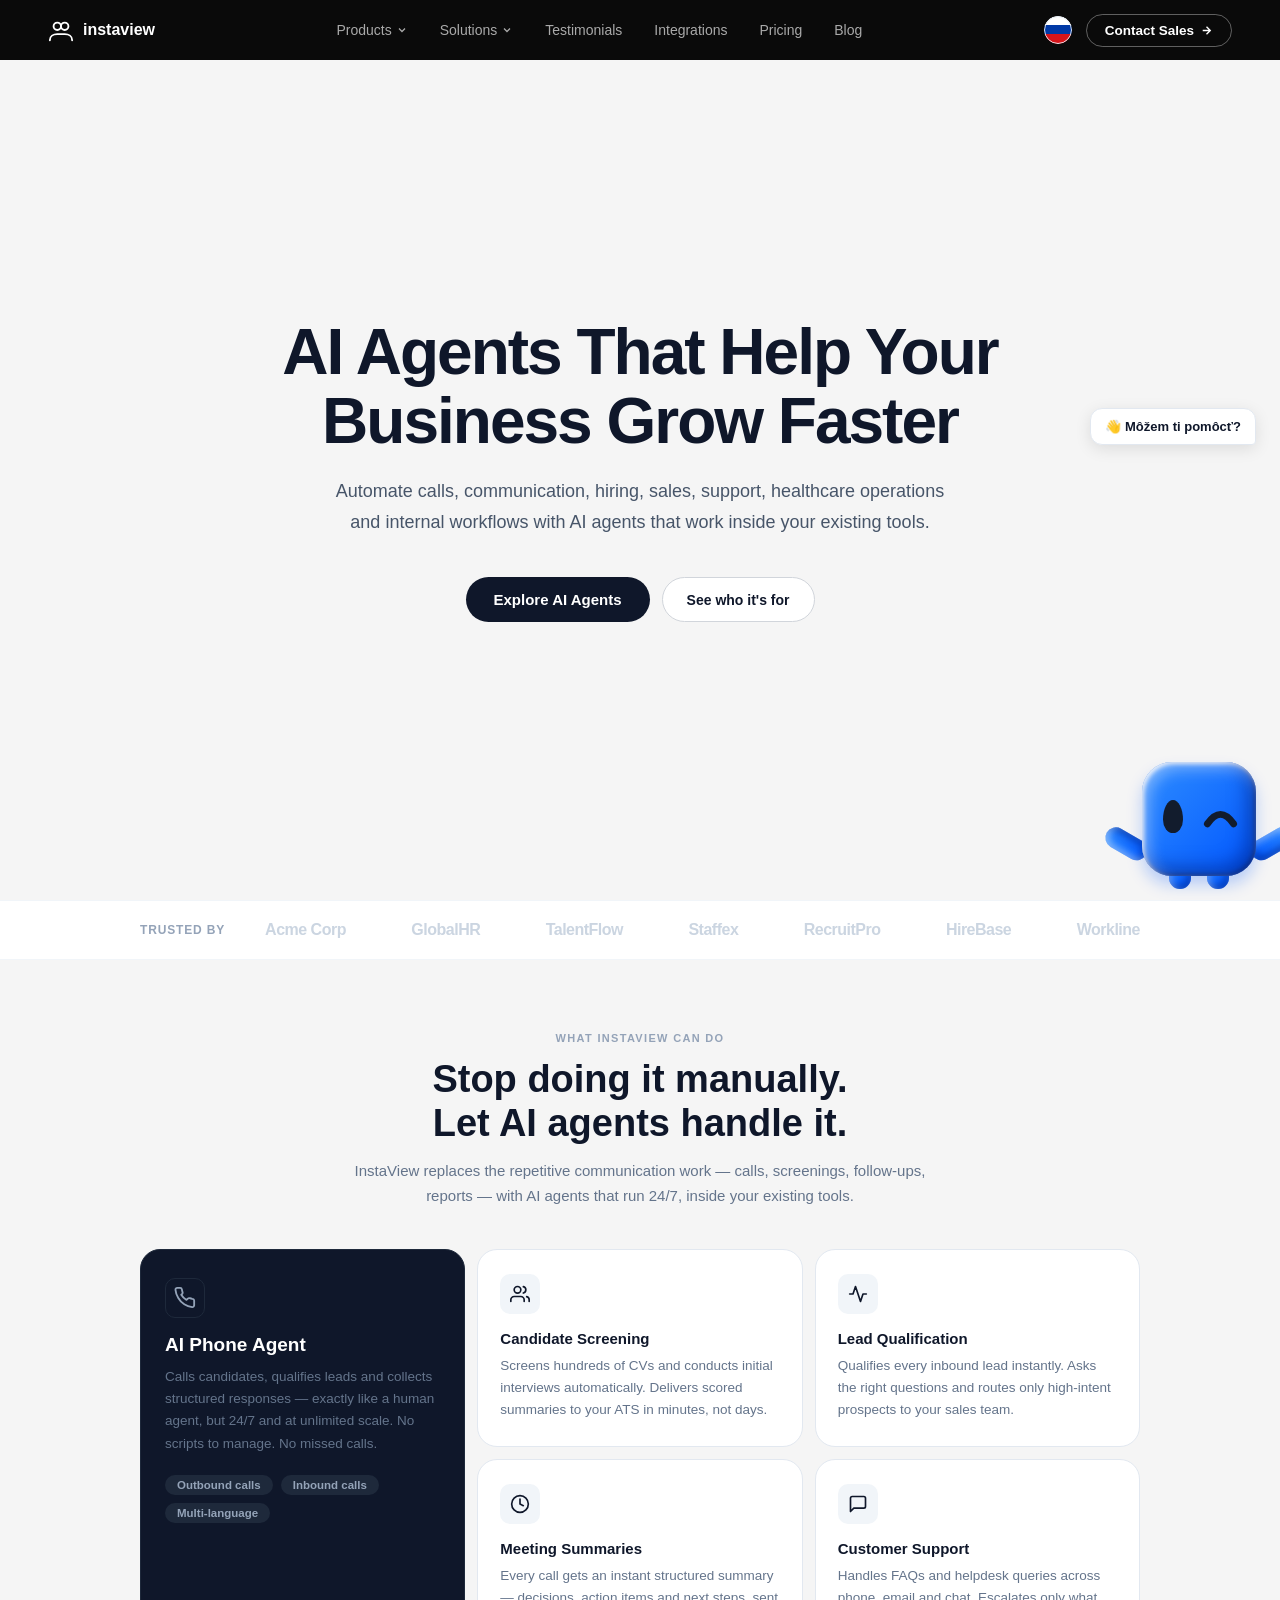
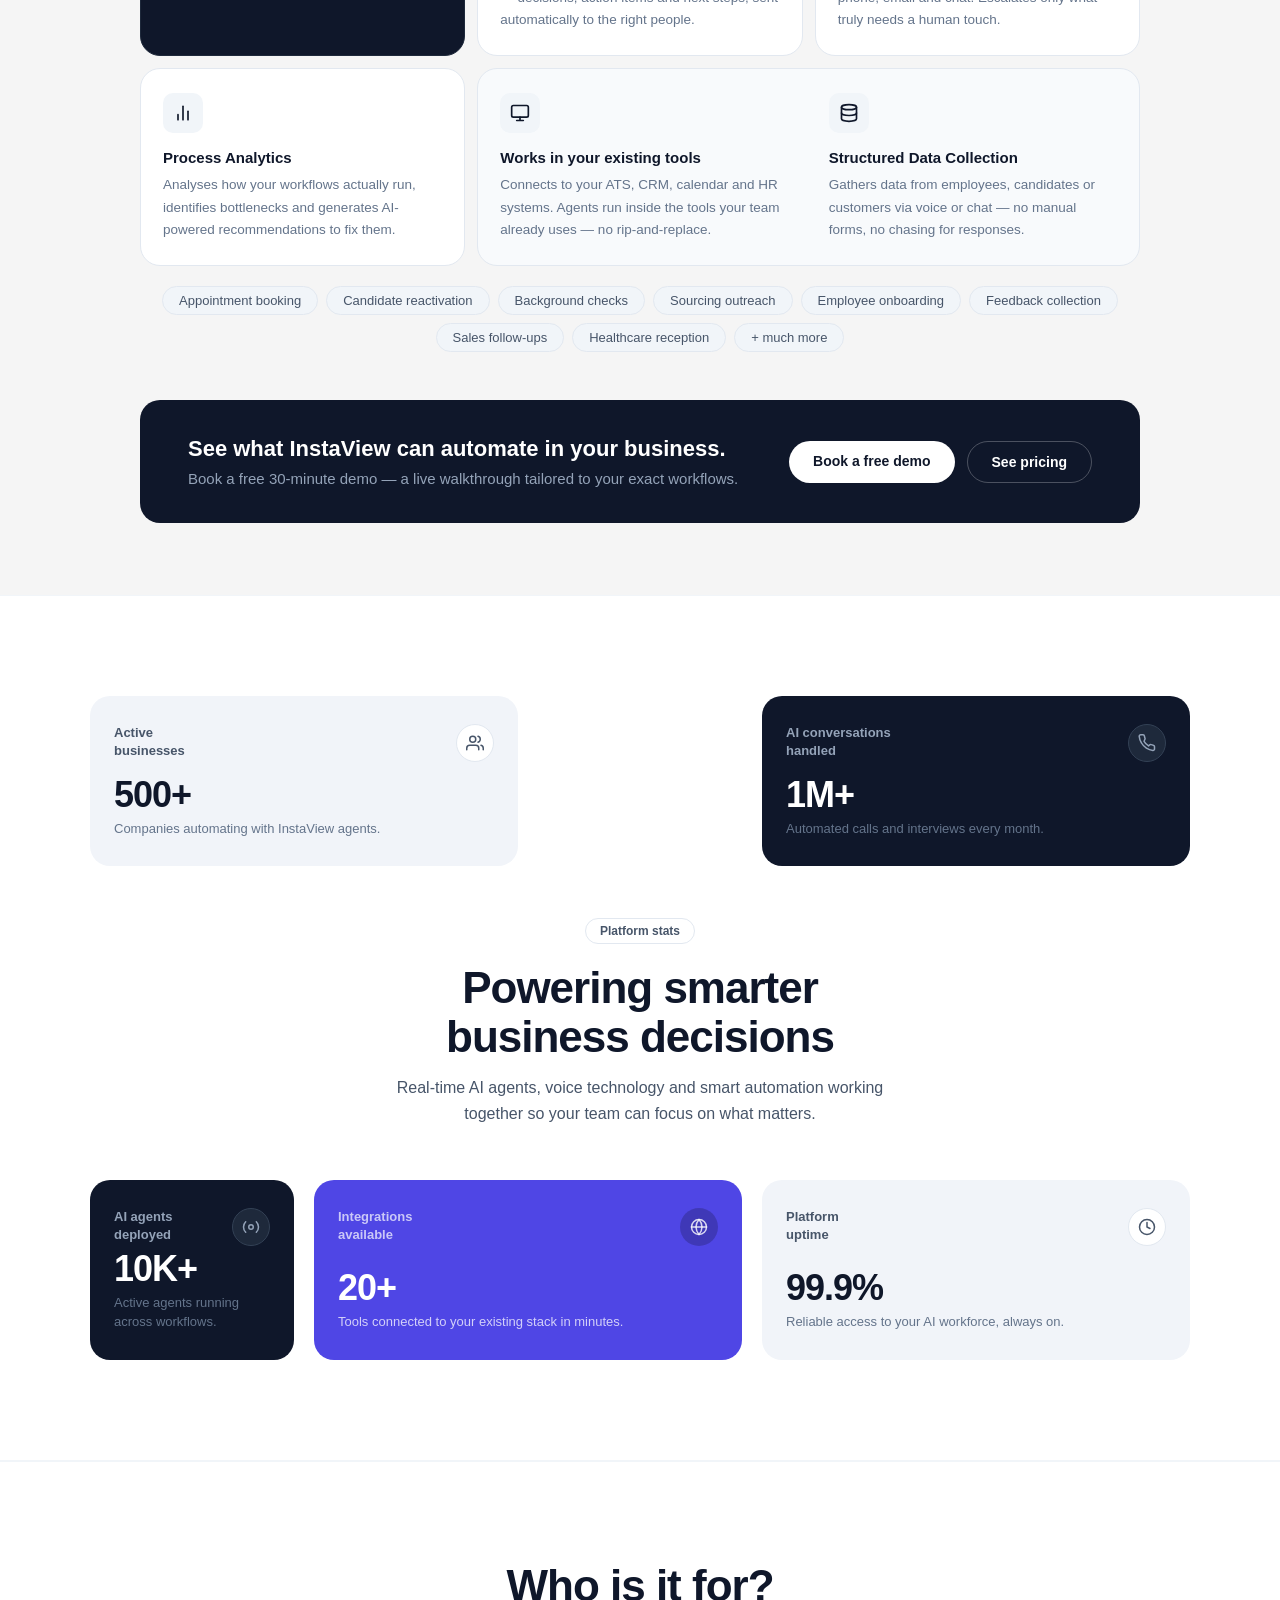
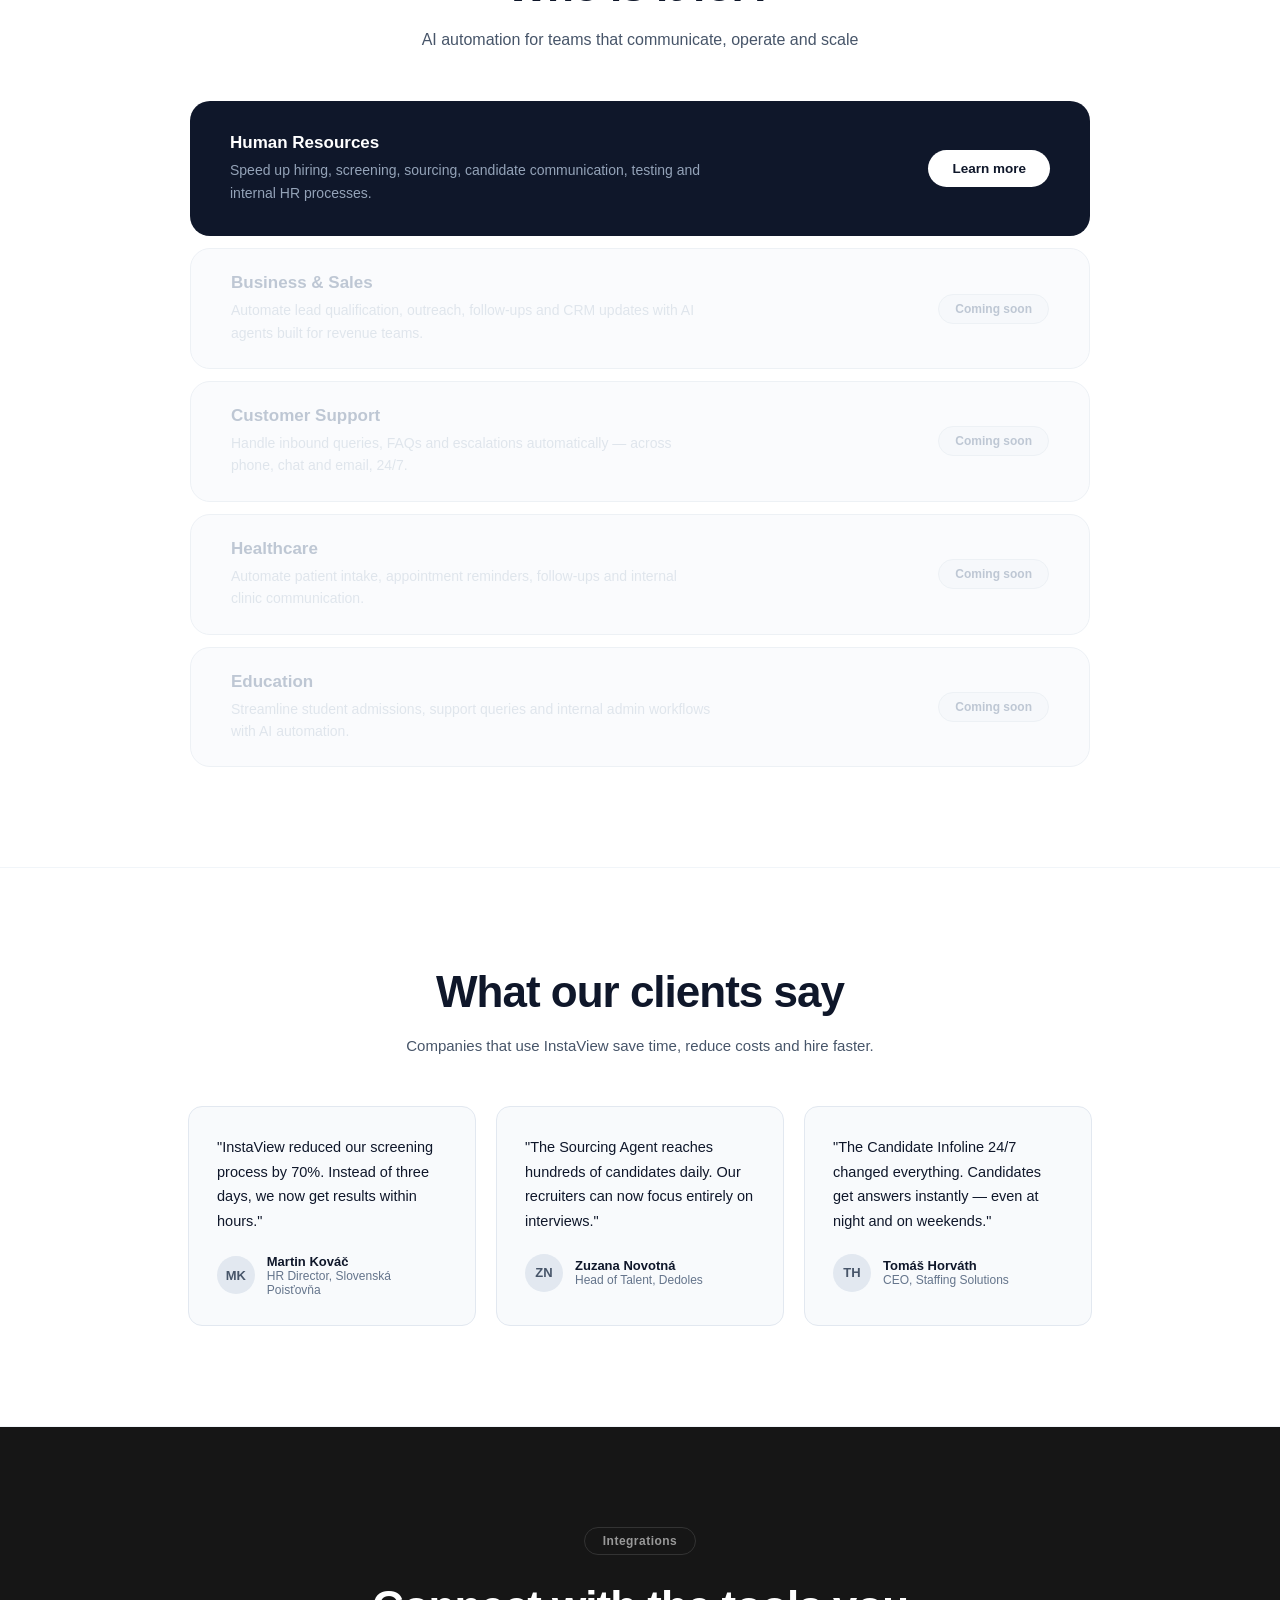
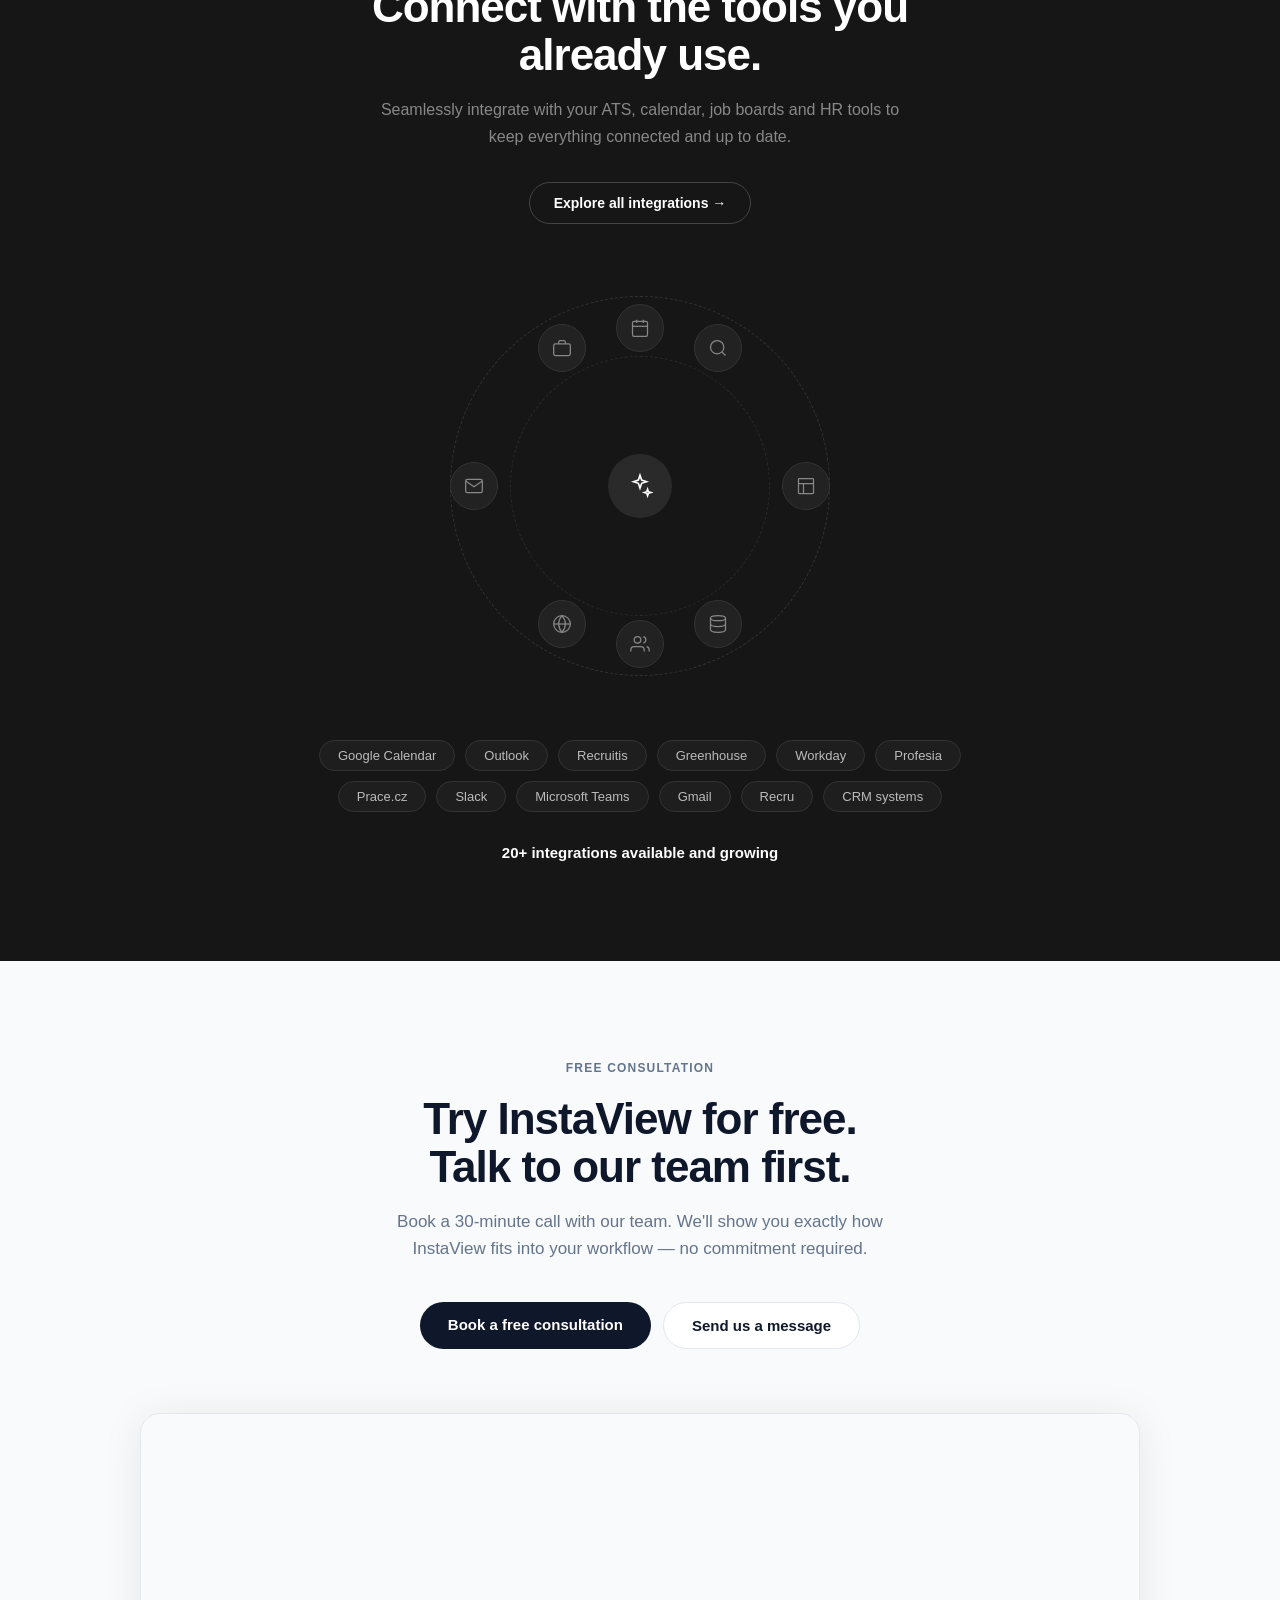
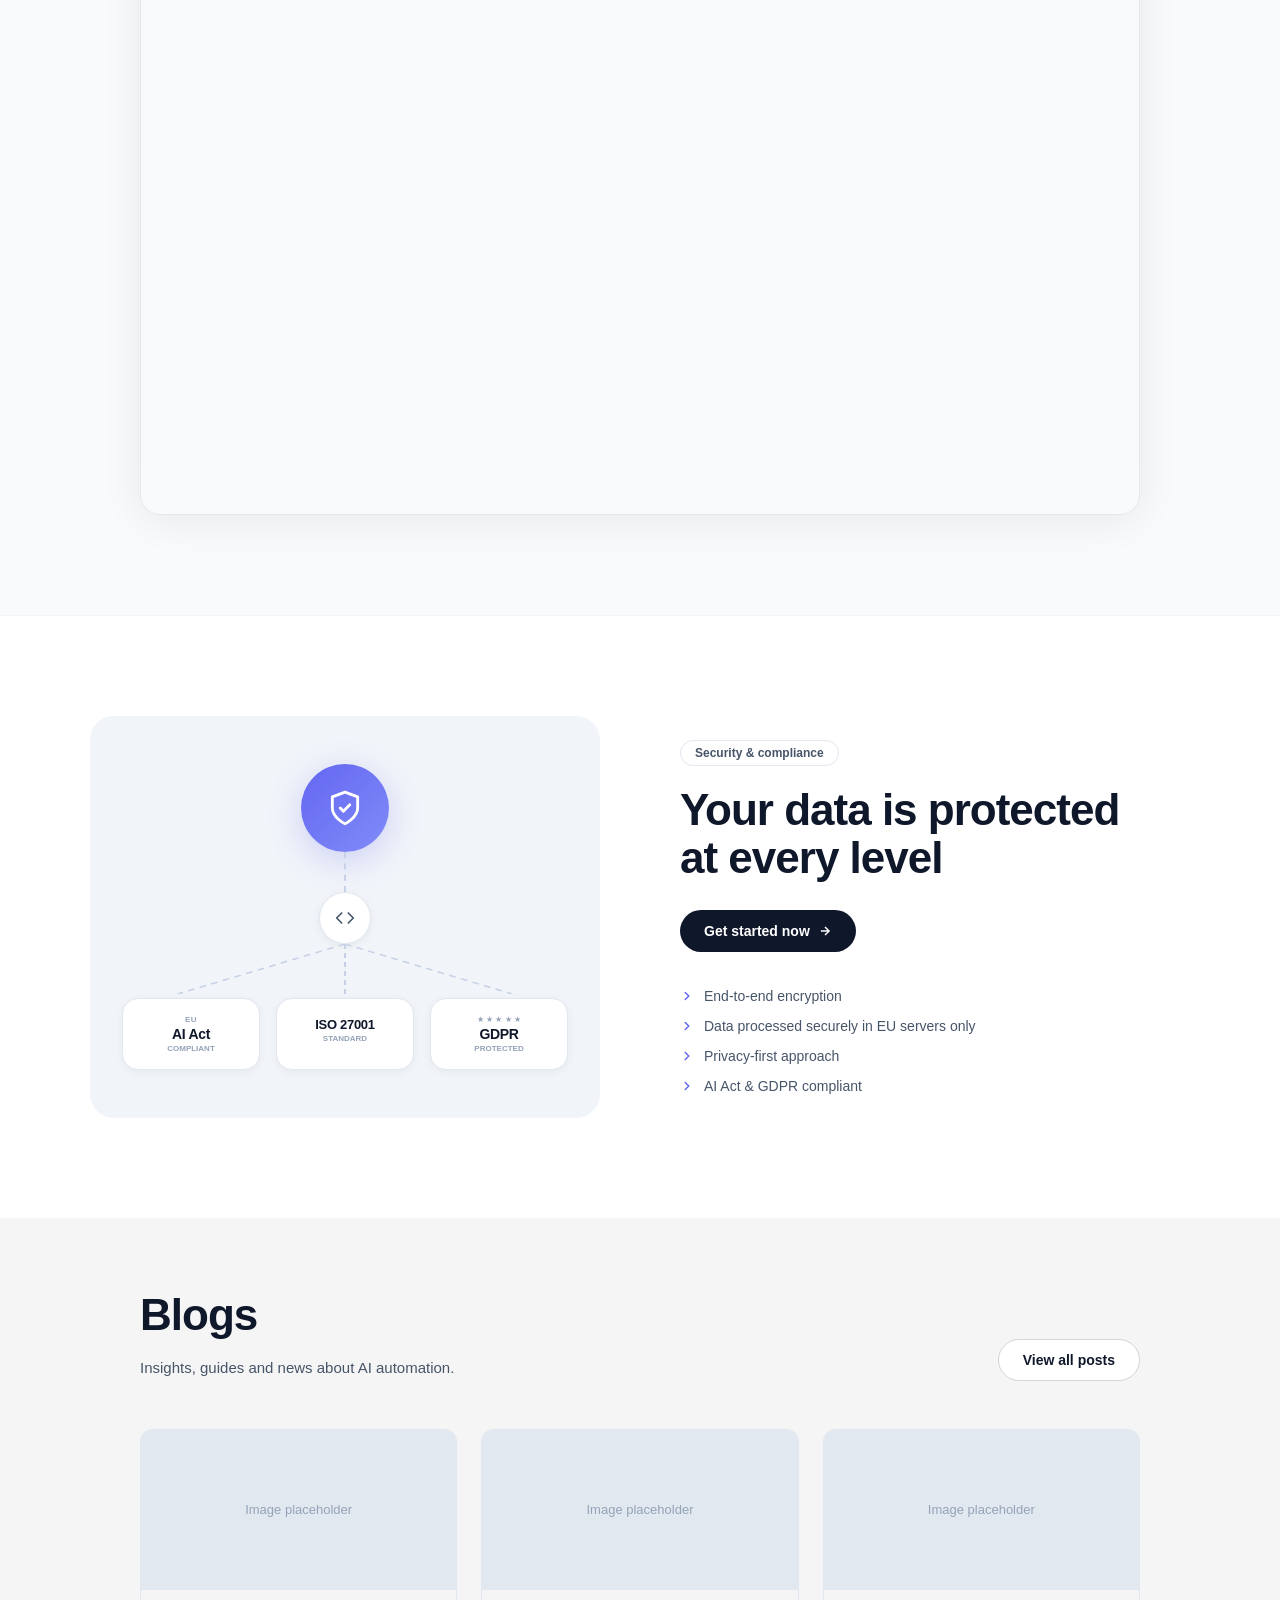
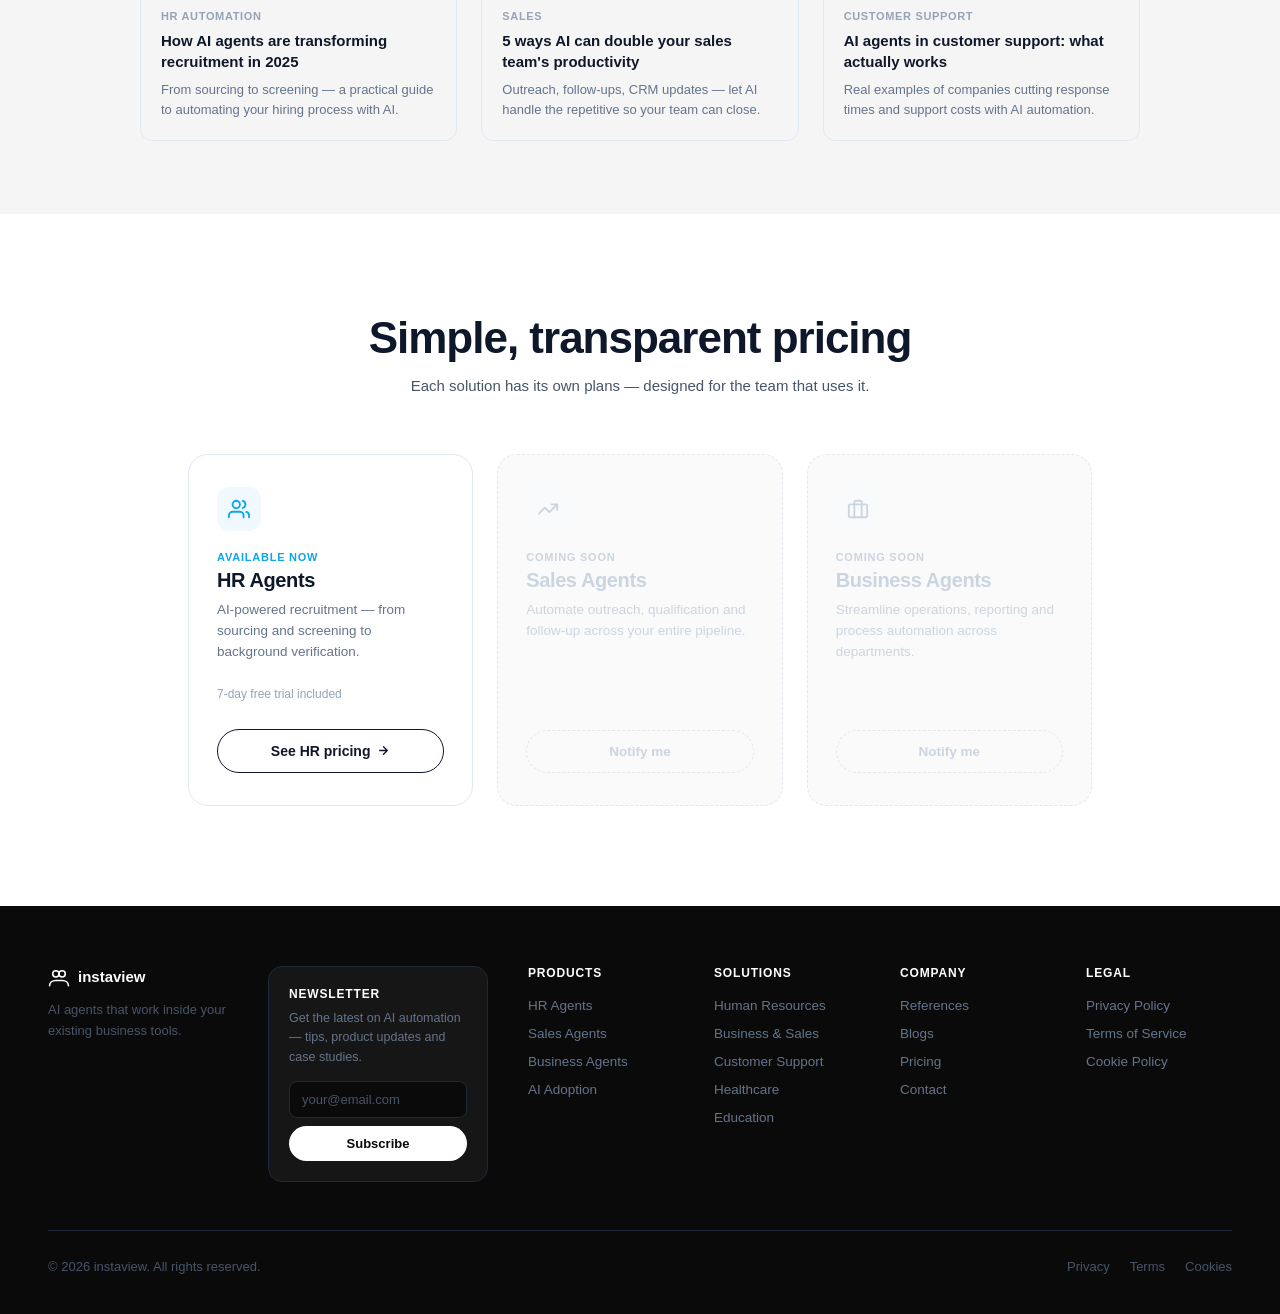
==== finance-platform.html @ 68d3f339 "Replace with LOBI 3D agent: gradient body, 3D plastic shadows, raised arms, oval+wink eyes" ====
<!DOCTYPE html>
<html lang="en">
<head>
  <meta charset="UTF-8" />
  <meta name="viewport" content="width=device-width, initial-scale=1.0" />
  <title>InstaView – AI Agents</title>
  <style>
    *, *::before, *::after { box-sizing: border-box; margin: 0; padding: 0; }

    body {
      font-family: -apple-system, BlinkMacSystemFont, 'SF Pro Display', 'SF Pro Text', 'Helvetica Neue', Arial, sans-serif;
      background: #fff;
      color: #0f172a;
      overflow-x: hidden;
    }

    /* ─── NAVBAR ────────────────────────────────────────────── */
    nav {
      position: fixed;
      top: 0; left: 0; right: 0;
      z-index: 200;
      background: #0a0a0a;
      display: flex;
      align-items: center;
      justify-content: space-between;
      padding: 0 48px;
      height: 60px;
    }

    .nav-logo {
      display: flex;
      align-items: center;
      gap: 9px;
      text-decoration: none;
      color: #fff;
      font-size: 16px;
      font-weight: 700;
    }

    .nav-links {
      display: flex;
      gap: 32px;
      list-style: none;
      height: 60px;
      align-items: center;
    }
    .nav-links > li {
      position: relative;
      height: 100%;
      display: flex;
      align-items: center;
    }
    .nav-links a {
      text-decoration: none;
      color: rgba(255,255,255,0.65);
      font-size: 14px;
      font-weight: 500;
      display: flex;
      align-items: center;
      gap: 4px;
      height: 100%;
      transition: color .15s;
    }
    .nav-links a:hover { color: #fff; }

    .nav-right {
      display: flex;
      align-items: center;
      gap: 14px;
    }
    .flag-btn {
      width: 28px; height: 28px;
      border-radius: 50%;
      overflow: hidden;
      border: none;
      cursor: pointer;
      padding: 0;
      flex-shrink: 0;
      background: none;
    }
    .nav-cta {
      background: transparent;
      color: #fff;
      border: 1.5px solid rgba(255,255,255,0.35);
      padding: 8px 18px;
      border-radius: 100px;
      font-size: 13.5px;
      font-weight: 600;
      cursor: pointer;
      font-family: inherit;
      display: flex;
      align-items: center;
      gap: 6px;
      transition: border-color .15s;
    }
    .nav-cta:hover { border-color: #fff; }

    /* ─── MEGA DROPDOWN ─────────────────────────────────────── */
    .has-dropdown:hover .mega-dropdown { display: flex; }

    .mega-dropdown {
      display: none;
      position: fixed;
      top: 60px;
      left: 50%;
      transform: translateX(-50%);
      background: #fff;
      border: 1px solid #e2e8f0;
      border-radius: 16px;
      box-shadow: 0 20px 60px rgba(0,0,0,.12);
      z-index: 300;
      overflow: hidden;
    }
    .dd-sidebar {
      width: 190px;
      background: #f8fafc;
      border-right: 1px solid #f1f5f9;
      padding: 8px 0 20px;
      flex-shrink: 0;
    }
    .dd-sidebar-label {
      font-size: 10px;
      font-weight: 700;
      text-transform: uppercase;
      letter-spacing: .08em;
      color: #94a3b8;
      padding: 0 18px 10px;
    }
    .dd-cat {
      padding: 11px 18px;
      font-size: 13px;
      font-weight: 600;
      color: #64748b;
      cursor: pointer;
      transition: background .1s, color .1s;
      display: flex;
      align-items: center;
      gap: 8px;
    }
    .dd-cat.active { background: #fff; color: #0f172a; border-right: 2px solid #0f172a; }
    .dd-cat:hover:not(.active) { background: #f1f5f9; color: #0f172a; }
    .dd-cat-dot {
      width: 6px; height: 6px; border-radius: 50%;
      background: #e2e8f0; flex-shrink: 0;
    }
    .dd-cat.active .dd-cat-dot { background: #0f172a; }
    .dd-cat-soon {
      font-size: 10px;
      font-weight: 600;
      color: #cbd5e1;
      background: #f1f5f9;
      border: 1px solid #e8edf2;
      border-radius: 100px;
      padding: 1px 6px;
      letter-spacing: .02em;
      white-space: nowrap;
      flex-shrink: 0;
    }
    .dd-cat-disabled {
      color: #94a3b8 !important;
      display: flex;
      align-items: center;
      justify-content: space-between;
      gap: 6px;
    }

    .dd-content { flex: 1; padding: 28px 24px; display: none; }
    .dd-content.active { display: flex; gap: 32px; align-items: flex-start; }
    .dd-col { }
    .dd-col-title {
      font-size: 10px;
      font-weight: 700;
      text-transform: uppercase;
      letter-spacing: .08em;
      color: #6366f1;
      margin-bottom: 16px;
      padding-bottom: 10px;
      border-bottom: 1px solid #f1f5f9;
    }
    .dd-item {
      display: flex;
      align-items: flex-start;
      gap: 12px;
      padding: 10px 8px;
      border-radius: 10px;
      cursor: pointer;
      transition: background .1s;
      text-decoration: none;
      margin-bottom: 2px;
    }
    .dd-item:hover { background: #f8fafc; }
    .dd-icon {
      width: 38px; height: 38px;
      border-radius: 10px;
      background: linear-gradient(135deg, #6366f1, #818cf8);
      display: flex;
      align-items: center;
      justify-content: center;
      font-size: 10px;
      font-weight: 800;
      color: #fff;
      flex-shrink: 0;
      letter-spacing: -.3px;
    }
    .dd-item-title { font-size: 13px; font-weight: 700; color: #0f172a; margin-bottom: 2px; }
    .dd-item-desc { font-size: 11.5px; color: #64748b; line-height: 1.45; }

    /* ─── SHARED SECTION STYLES ─────────────────────────────── */
    .section {
      padding: 100px 48px;
      max-width: 1000px;
      margin: 0 auto;
    }
    .section-center { text-align: center; }

    .section-bg {
      background: #f5f5f5;
      max-width: 100%;
      padding: 72px 48px;
    }
    .section-bg .section-inner {
      max-width: 1000px;
      margin: 0 auto;
    }

    h2.big {
      font-size: 44px;
      font-weight: 800;
      line-height: 1.1;
      letter-spacing: -1px;
      color: #0f172a;
    }
    p.lead {
      font-size: 17px;
      color: #475569;
      line-height: 1.7;
      margin-top: 16px;
    }

    /* CTA buttons */
    .btn {
      display: inline-flex;
      align-items: center;
      gap: 8px;
      padding: 12px 24px;
      border-radius: 100px;
      font-size: 14px;
      font-weight: 600;
      cursor: pointer;
      font-family: inherit;
      text-decoration: none;
      border: 1.5px solid #d1d5db;
      background: #fff;
      color: #0f172a;
      transition: background .15s, border-color .15s;
    }
    .btn:hover { background: #f9fafb; border-color: #9ca3af; }

    .btn-dark {
      background: #0f172a;
      color: #fff;
      border-color: #0f172a;
    }
    .btn-dark:hover { background: #1e293b; border-color: #1e293b; }

    /* ─── HERO ──────────────────────────────────────────────── */
    .hero {
      min-height: 100vh;
      background: #f5f5f5;
      display: flex;
      flex-direction: column;
      align-items: center;
      justify-content: center;
      text-align: center;
      padding: 120px 48px 80px;
    }
    .hero h1 {
      font-size: 64px;
      font-weight: 800;
      line-height: 1.08;
      letter-spacing: -2px;
      color: #0f172a;
      max-width: 820px;
    }
    .hero p {
      font-size: 18px;
      color: #475569;
      line-height: 1.7;
      max-width: 620px;
      margin: 20px auto 0;
    }
    .hero-btns {
      display: flex;
      gap: 12px;
      margin-top: 40px;
      justify-content: center;
    }

    /* ─── WHAT CAN YOU DO ───────────────────────────────────── */
    .wcy-cards {
      display: grid;
      grid-template-columns: repeat(4, 1fr);
      gap: 16px;
      margin-top: 52px;
    }
    .wcy-card {
      background: #fff;
      border: 1px solid #e2e8f0;
      border-radius: 16px;
      padding: 28px 24px;
      display: flex;
      flex-direction: column;
      gap: 12px;
    }
    .wcy-card-icon {
      width: 40px;
      height: 40px;
      border-radius: 10px;
      background: #f1f5f9;
      display: flex;
      align-items: center;
      justify-content: center;
      flex-shrink: 0;
    }
    .wcy-card h3 {
      font-size: 15px;
      font-weight: 700;
      color: #0f172a;
      line-height: 1.3;
    }
    .wcy-card p {
      font-size: 13.5px;
      color: #64748b;
      line-height: 1.6;
    }
    .wcy-card-dark {
      background: #161616;
      border-color: #1e293b;
    }
    .wcy-card-dark h3 { color: #f1f5f9; }
    .wcy-card-dark p { color: #64748b; }
    .wcy-icon-dark {
      background: #0f172a;
      border: 1px solid #1e293b;
    }

    /* ─── BENTO GRID ────────────────────────────────────────── */
    .bento-grid {
      display: grid;
      grid-template-columns: repeat(3, 1fr);
      gap: 12px;
    }
    .bento-card {
      background: #fff;
      border: 1px solid #e2e8f0;
      border-radius: 20px;
      padding: 24px 22px;
    }
    .bento-large {
      grid-column: span 1;
      grid-row: span 2;
    }
    .bento-dark {
      background: #0f172a;
      border-color: #1e293b;
    }
    .bento-wide {
      grid-column: span 2;
    }
    .bento-title {
      font-size: 15px;
      font-weight: 700;
      color: #0f172a;
      margin-bottom: 8px;
    }
    .bento-desc {
      font-size: 13.5px;
      color: #64748b;
      line-height: 1.65;
    }
    .bento-tag {
      font-size: 11.5px;
      font-weight: 600;
      color: #94a3b8;
      background: #1e293b;
      border-radius: 100px;
      padding: 4px 12px;
    }
    .usecase-pill {
      font-size: 13px;
      font-weight: 500;
      color: #475569;
      background: #f1f5f9;
      border: 1px solid #e2e8f0;
      border-radius: 100px;
      padding: 6px 16px;
    }
    .wcy-bottom {
      display: flex;
      align-items: center;
      justify-content: space-between;
      margin-top: 48px;
      background: #0f172a;
      border-radius: 20px;
      padding: 36px 48px;
      gap: 32px;
    }
    .wcy-bottom-text h3 {
      font-size: 22px;
      font-weight: 700;
      color: #fff;
      margin-bottom: 8px;
    }
    .wcy-bottom-text p {
      font-size: 15px;
      color: #94a3b8;
    }
    .wcy-bottom-btns {
      display: flex;
      gap: 12px;
      flex-shrink: 0;
    }
    .btn-white {
      background: #fff;
      color: #0f172a;
      border: none;
      border-radius: 100px;
      padding: 12px 24px;
      font-size: 14px;
      font-weight: 600;
      cursor: pointer;
      text-decoration: none;
      display: inline-block;
      white-space: nowrap;
    }
    .btn-outline-white {
      background: transparent;
      color: #fff;
      border: 1.5px solid #ffffff40;
      border-radius: 100px;
      padding: 12px 24px;
      font-size: 14px;
      font-weight: 600;
      cursor: pointer;
      text-decoration: none;
      display: inline-block;
      white-space: nowrap;
    }
    .btn-outline-white:hover { border-color: #fff; }

    /* ─── CALENDLY CTA SECTION ──────────────────────────────── */
    .cta-section {
      background: #f8fafc;
      padding: 100px 48px;
      display: flex;
      flex-direction: column;
      align-items: center;
      text-align: center;
    }
    .cta-section .cta-tag {
      font-size: 12px;
      font-weight: 700;
      letter-spacing: 0.1em;
      text-transform: uppercase;
      color: #64748b;
      margin-bottom: 20px;
    }
    .cta-section h2 {
      font-size: 44px;
      font-weight: 800;
      color: #0f172a;
      line-height: 1.1;
      letter-spacing: -1px;
      max-width: 640px;
      margin-bottom: 16px;
    }
    .cta-section .cta-sub {
      font-size: 17px;
      color: #64748b;
      max-width: 520px;
      line-height: 1.6;
      margin-bottom: 40px;
    }
    .cta-btns {
      display: flex;
      gap: 12px;
      justify-content: center;
      flex-wrap: wrap;
      margin-bottom: 64px;
    }
    .btn-dark {
      background: #0f172a;
      color: #fff;
      border: none;
      border-radius: 100px;
      padding: 14px 28px;
      font-size: 15px;
      font-weight: 600;
      cursor: pointer;
      text-decoration: none;
      display: inline-block;
    }
    .btn-dark:hover { background: #1e293b; }
    .btn-light {
      background: #fff;
      color: #0f172a;
      border: 1.5px solid #e2e8f0;
      border-radius: 100px;
      padding: 14px 28px;
      font-size: 15px;
      font-weight: 600;
      cursor: pointer;
      text-decoration: none;
      display: inline-block;
    }
    .btn-light:hover { border-color: #94a3b8; }
    .calendly-wrap {
      width: 100%;
      max-width: 1000px;
      border-radius: 20px;
      overflow: hidden;
      box-shadow: 0 4px 40px rgba(0,0,0,0.08);
      border: 1px solid #e2e8f0;
    }

    /* ─── WHO IS IT FOR ─────────────────────────────────────── */
    .for-list {
      margin-top: 48px;
      display: flex;
      flex-direction: column;
      gap: 0;
      border-top: 1px solid #e2e8f0;
    }
    .for-item {
      display: grid;
      grid-template-columns: 200px 1fr auto;
      align-items: center;
      gap: 32px;
      padding: 28px 0;
      border-bottom: 1px solid #e2e8f0;
    }
    .for-title {
      font-size: 16px;
      font-weight: 700;
      color: #0f172a;
    }
    .for-desc {
      font-size: 14.5px;
      color: #475569;
      line-height: 1.6;
    }

    /* ─── BLOGS ─────────────────────────────────────────────── */
    .blog-grid {
      display: grid;
      grid-template-columns: repeat(3, 1fr);
      gap: 24px;
      margin-top: 48px;
    }
    .blog-card {
      border: 1px solid #e2e8f0;
      border-radius: 12px;
      overflow: hidden;
    }
    .blog-thumb {
      height: 160px;
      background: #e2e8f0;
      display: flex;
      align-items: center;
      justify-content: center;
      font-size: 13px;
      color: #94a3b8;
      font-weight: 500;
    }
    .blog-body { padding: 20px; }
    .blog-tag {
      font-size: 11px;
      font-weight: 700;
      text-transform: uppercase;
      letter-spacing: .06em;
      color: #94a3b8;
      margin-bottom: 8px;
    }
    .blog-title {
      font-size: 15px;
      font-weight: 700;
      color: #0f172a;
      line-height: 1.4;
      margin-bottom: 8px;
    }
    .blog-desc {
      font-size: 13px;
      color: #64748b;
      line-height: 1.55;
    }

    /* ─── FOOTER ────────────────────────────────────────────── */
    footer {
      background: #0a0a0a;
      padding: 60px 48px 40px;
    }
    .footer-top {
      display: grid;
      grid-template-columns: 180px 220px repeat(4, 1fr);
      gap: 40px;
      padding-bottom: 48px;
      border-bottom: 1px solid #1e293b;
    }
    .footer-newsletter {
      background: #161616;
      border: 1px solid #1e293b;
      border-radius: 14px;
      padding: 20px;
    }
    .footer-newsletter p {
      font-size: 12.5px;
      color: #64748b;
      line-height: 1.55;
      margin-top: 8px;
      margin-bottom: 14px;
    }
    .newsletter-form {
      display: flex;
      flex-direction: column;
      gap: 8px;
    }
    .newsletter-form input {
      background: #0a0a0a;
      border: 1px solid #1e293b;
      border-radius: 8px;
      padding: 10px 12px;
      font-size: 13px;
      color: #fff;
      outline: none;
      width: 100%;
      font-family: inherit;
    }
    .newsletter-form input::placeholder { color: #475569; }
    .newsletter-form input:focus { border-color: #334155; }
    .newsletter-form button {
      background: #fff;
      color: #0a0a0a;
      border: none;
      border-radius: 100px;
      padding: 10px;
      font-size: 13px;
      font-weight: 600;
      cursor: pointer;
      font-family: inherit;
      transition: background .15s;
    }
    .newsletter-form button:hover { background: #e2e8f0; }
    .footer-brand { display: flex; flex-direction: column; gap: 12px; }
    .footer-logo {
      display: flex;
      align-items: center;
      gap: 8px;
      color: #fff;
      font-weight: 700;
      font-size: 15px;
      text-decoration: none;
    }
    .footer-tagline { font-size: 13px; color: #475569; line-height: 1.6; }

    .footer-col-title {
      font-size: 12px;
      font-weight: 700;
      text-transform: uppercase;
      letter-spacing: .07em;
      color: #fff;
      margin-bottom: 16px;
    }
    .footer-links {
      list-style: none;
      display: flex;
      flex-direction: column;
      gap: 10px;
    }
    .footer-links a {
      color: #64748b;
      text-decoration: none;
      font-size: 13.5px;
      transition: color .15s;
    }
    .footer-links a:hover { color: #fff; }

    .footer-bottom {
      display: flex;
      justify-content: space-between;
      align-items: center;
      padding-top: 28px;
      font-size: 13px;
      color: #475569;
    }
    .footer-bottom-links {
      display: flex;
      gap: 20px;
      list-style: none;
    }
    .footer-bottom-links a { color: #475569; text-decoration: none; }
    .footer-bottom-links a:hover { color: #fff; }

    /* ─── PRICING ────────────────────────────────────────────── */
    .ptab {
      padding: 9px 20px;
      border-radius: 100px;
      font-size: 13.5px;
      font-weight: 600;
      border: none;
      background: transparent;
      color: #64748b;
      cursor: pointer;
      font-family: inherit;
      transition: background .15s, color .15s;
      white-space: nowrap;
    }
    .ptab-active {
      background: #fff;
      color: #0f172a;
      box-shadow: 0 1px 4px rgba(0,0,0,.08);
    }

    .price-grid {
      display: grid;
      grid-template-columns: repeat(4, 1fr);
      gap: 16px;
    }

    .pcard {
      border: 1.5px solid #e2e8f0;
      border-radius: 16px;
      padding: 28px 24px;
      background: #fff;
      display: flex;
      flex-direction: column;
    }
    .pcard-featured {
      background: #1e293b;
      border-color: #1e293b;
    }

    .pcard-name {
      font-size: 13px;
      font-weight: 700;
      text-transform: uppercase;
      letter-spacing: .06em;
      color: #64748b;
      margin-bottom: 6px;
    }
    .pcard-desc {
      font-size: 13px;
      color: #94a3b8;
      line-height: 1.5;
      margin-bottom: 16px;
    }
    .pcard-price {
      display: flex;
      align-items: baseline;
      gap: 4px;
      margin-bottom: 6px;
    }
    .pcard-amount {
      font-size: 36px;
      font-weight: 800;
      letter-spacing: -1px;
      color: #0f172a;
    }
    .pcard-period {
      font-size: 13px;
      color: #94a3b8;
    }
    .pcard-trial {
      font-size: 11.5px;
      color: #94a3b8;
      margin-bottom: 20px;
      padding-bottom: 20px;
      border-bottom: 1px solid #f1f5f9;
    }
    .pcard-featured .pcard-trial {
      border-bottom-color: #334155;
    }
    .pcard-free-headline {
      font-size: 36px;
      font-weight: 800;
      color: #0f172a;
      letter-spacing: -1px;
      line-height: 1;
      margin-bottom: 5px;
    }
    .pcard-free-sub {
      font-size: 12.5px;
      color: #94a3b8;
      margin-bottom: 20px;
      padding-bottom: 20px;
      border-bottom: 1px solid #f1f5f9;
    }
    .pcard-features {
      list-style: none;
      display: flex;
      flex-direction: column;
      gap: 9px;
      flex: 1;
      margin-bottom: 24px;
    }
    .pcard-features li {
      font-size: 13px;
      color: #475569;
      display: flex;
      align-items: center;
      gap: 8px;
    }
    .pcard-features li::before {
      content: '';
      width: 5px; height: 5px;
      border-radius: 50%;
      background: #cbd5e1;
      flex-shrink: 0;
    }

    .pcard-btn {
      width: 100%;
      padding: 11px;
      border-radius: 10px;
      font-size: 13.5px;
      font-weight: 600;
      cursor: pointer;
      font-family: inherit;
      border: 1.5px solid #e2e8f0;
      background: #fff;
      color: #0f172a;
      transition: background .15s, border-color .15s;
    }
    .pcard-btn:hover { background: #f8fafc; }
    .pcard-btn-featured {
      background: #fff;
      border-color: #fff;
      color: #0f172a;
    }
    .pcard-btn-featured:hover { background: #f1f5f9; }

    /* ─── DIVIDER ────────────────────────────────────────────── */
    hr.div { border: none; border-top: 1px solid #f1f5f9; margin: 0; }
  </style>
</head>
<body>

<!-- ═══ NAVBAR ═══════════════════════════════════════════════════ -->
<nav>
  <a href="#" class="nav-logo">
    <svg width="26" height="26" viewBox="0 0 28 28" fill="none">
      <circle cx="10" cy="10" r="4" stroke="white" stroke-width="2"/>
      <circle cx="18" cy="10" r="4" stroke="white" stroke-width="2"/>
      <path d="M2 25c0-4 3.6-6.5 8-6.5h8c4.4 0 8 2.5 8 6.5" stroke="white" stroke-width="2" stroke-linecap="round"/>
    </svg>
    instaview
  </a>

  <ul class="nav-links">

    <!-- Products -->
    <li class="has-dropdown">
      <a href="#">Products <svg width="12" height="12" viewBox="0 0 24 24" fill="none" stroke="currentColor" stroke-width="2.5"><polyline points="6 9 12 15 18 9"/></svg></a>
      <div class="mega-dropdown" style="min-width:820px;">

        <!-- sidebar -->
        <div class="dd-sidebar">
          <div class="dd-sidebar-label">Category</div>
          <a href="hr-solution.html" class="dd-cat active" style="text-decoration:none;"><span class="dd-cat-dot"></span>Human Resources</a>
          <div class="dd-cat dd-cat-disabled"><span class="dd-cat-dot"></span>Business &amp; Sales<span class="dd-cat-soon">Soon</span></div>
          <div class="dd-cat dd-cat-disabled"><span class="dd-cat-dot"></span>Customer Support<span class="dd-cat-soon">Soon</span></div>
          <div class="dd-cat dd-cat-disabled"><span class="dd-cat-dot"></span>Healthcare<span class="dd-cat-soon">Soon</span></div>
          <div class="dd-cat dd-cat-disabled"><span class="dd-cat-dot"></span>Education<span class="dd-cat-soon">Soon</span></div>
        </div>

        <!-- HR content -->
        <div class="dd-content active">
          <!-- HR Agents -->
          <div class="dd-col" style="flex:1;">
            <div class="dd-col-title">HR Agents</div>
            <a class="dd-item" href="#">
              <div class="dd-icon">SA</div>
              <div><div class="dd-item-title">Sourcing Agent</div><div class="dd-item-desc">Finds and engages candidates across LinkedIn, job boards and databases.</div></div>
            </a>
            <a class="dd-item" href="#">
              <div class="dd-icon">SP</div>
              <div><div class="dd-item-title">Screening Phone Agent</div><div class="dd-item-desc">Automated pre-qualification calls with structured summaries for recruiters.</div></div>
            </a>
            <a class="dd-item" href="#">
              <div class="dd-icon">OM</div>
              <div><div class="dd-item-title">Online Meeting Agent</div><div class="dd-item-desc">AI notes, key questions and follow-ups after every online interview.</div></div>
            </a>
            <a class="dd-item" href="#">
              <div class="dd-icon">CE</div>
              <div><div class="dd-item-title">Candidate Expertise Screening</div><div class="dd-item-desc">Deep assessment of candidate skills and domain knowledge before the interview stage.</div></div>
            </a>
            <a class="dd-item" href="#">
              <div class="dd-icon">CT</div>
              <div><div class="dd-item-title">Critical Thinking Assessment</div><div class="dd-item-desc">Evaluates problem-solving ability and analytical reasoning through AI-driven scenarios.</div></div>
            </a>
          </div>
          <!-- HR Operations -->
          <div class="dd-col" style="flex:1;">
            <div class="dd-col-title">HR Operations</div>
            <a class="dd-item" href="#">
              <div class="dd-icon">RD</div>
              <div><div class="dd-item-title">Database Reactivation</div><div class="dd-item-desc">Re-engages your existing candidate database with personalised AI outreach.</div></div>
            </a>
            <a class="dd-item" href="#">
              <div class="dd-icon">AR</div>
              <div><div class="dd-item-title">AI Resume Screening</div><div class="dd-item-desc">Analyses CVs, scores fit and prioritises candidates automatically.</div></div>
            </a>
            <a class="dd-item" href="#">
              <div class="dd-icon">BV</div>
              <div><div class="dd-item-title">Background Verification</div><div class="dd-item-desc">Automated verification of candidate references, credentials and employment history.</div></div>
            </a>
            <a class="dd-item" href="#">
              <div class="dd-icon">CI</div>
              <div><div class="dd-item-title">Candidate Infoline 24/7</div><div class="dd-item-desc">AI-powered hotline that answers candidate questions around the clock.</div></div>
            </a>
            <a class="dd-item" href="#">
              <div class="dd-icon">CP</div>
              <div><div class="dd-item-title">Company Process Analysis</div><div class="dd-item-desc">Audits your HR workflows and maps opportunities for AI automation.</div></div>
            </a>
          </div>
        </div>

      </div>
    </li>

    <!-- Solutions -->
    <li class="has-dropdown">
      <a href="#">Solutions <svg width="12" height="12" viewBox="0 0 24 24" fill="none" stroke="currentColor" stroke-width="2.5"><polyline points="6 9 12 15 18 9"/></svg></a>
      <div class="mega-dropdown" style="min-width:520px;">

        <!-- sidebar -->
        <div class="dd-sidebar">
          <div class="dd-sidebar-label">Industry</div>
          <div class="dd-cat active"><span class="dd-cat-dot"></span>Human Resources</div>
          <div class="dd-cat dd-cat-disabled"><span class="dd-cat-dot"></span>Business &amp; Sales<span class="dd-cat-soon">Soon</span></div>
          <div class="dd-cat dd-cat-disabled"><span class="dd-cat-dot"></span>Customer Support<span class="dd-cat-soon">Soon</span></div>
          <div class="dd-cat dd-cat-disabled"><span class="dd-cat-dot"></span>Healthcare<span class="dd-cat-soon">Soon</span></div>
          <div class="dd-cat dd-cat-disabled"><span class="dd-cat-dot"></span>Education<span class="dd-cat-soon">Soon</span></div>
        </div>

        <!-- HR content -->
        <div class="dd-content active">
          <div class="dd-col" style="flex:1;">
            <div class="dd-col-title">Human Resources</div>
            <a class="dd-item" href="hr-solution.html">
              <div class="dd-icon">HR</div>
              <div>
                <div class="dd-item-title">Human Resources Solution</div>
                <div class="dd-item-desc">Speed up hiring, automate screening, sourcing and all candidate communication with AI agents built for HR teams.</div>
              </div>
            </a>
            <a class="dd-item" href="hr-solution.html" style="margin-top:4px; background:#f8fafc; border:1px solid #f1f5f9;">
              <div style="flex:1;">
                <div style="font-size:12px;font-weight:600;color:#0f172a;margin-bottom:4px;">What's included</div>
                <div style="display:flex;flex-wrap:wrap;gap:6px;">
                  <span style="font-size:11px;background:#f1f5f9;color:#475569;padding:3px 8px;border-radius:100px;">Screening calls</span>
                  <span style="font-size:11px;background:#f1f5f9;color:#475569;padding:3px 8px;border-radius:100px;">Sourcing</span>
                  <span style="font-size:11px;background:#f1f5f9;color:#475569;padding:3px 8px;border-radius:100px;">CV analysis</span>
                  <span style="font-size:11px;background:#f1f5f9;color:#475569;padding:3px 8px;border-radius:100px;">Assessments</span>
                  <span style="font-size:11px;background:#f1f5f9;color:#475569;padding:3px 8px;border-radius:100px;">Background checks</span>
                </div>
              </div>
              <svg width="16" height="16" viewBox="0 0 24 24" fill="none" stroke="#94a3b8" stroke-width="2" stroke-linecap="round" stroke-linejoin="round" style="flex-shrink:0;margin-top:2px;"><path d="M5 12h14M12 5l7 7-7 7"/></svg>
            </a>
          </div>
        </div>

      </div>
    </li>

    <li><a href="#references">Testimonials</a></li>
    <li><a href="#integration">Integrations</a></li>
    <li><a href="#pricing">Pricing</a></li>
    <li><a href="#blogs">Blog</a></li>
  </ul>

  <div class="nav-right">
    <button class="flag-btn" title="Language">
      <svg xmlns="http://www.w3.org/2000/svg" viewBox="0 0 28 28" width="28" height="28">
        <clipPath id="circle"><circle cx="14" cy="14" r="14"/></clipPath>
        <g clip-path="url(#circle)">
          <rect width="28" height="10" fill="#fff"/>
          <rect y="9" width="28" height="10" fill="#0039a6"/>
          <rect y="18" width="28" height="10" fill="#d7141a"/>
        </g>
        <circle cx="14" cy="14" r="13.5" fill="none" stroke="#e2e8f0" stroke-width="1"/>
      </svg>
    </button>
    <button class="nav-cta">
      Contact Sales
      <svg width="13" height="13" viewBox="0 0 24 24" fill="none" stroke="currentColor" stroke-width="2.5"><path d="M5 12h14M12 5l7 7-7 7"/></svg>
    </button>
  </div>
</nav>

<!-- ═══ 1. HERO ═══════════════════════════════════════════════════ -->
<section class="hero">
  <h1>AI Agents That Help Your Business Grow Faster</h1>
  <p>Automate calls, communication, hiring, sales, support, healthcare operations and internal workflows with AI agents that work inside your existing tools.</p>
  <div class="hero-btns">
    <a href="#produkty" class="btn btn-dark">Explore AI Agents</a>
    <a href="#who" class="btn">See who it's for</a>
  </div>
</section>

<!-- ── LOGO BAR ─────────────────────────────────────────────────── -->
<div style="background:#fff; border-top:1px solid #f1f5f9; border-bottom:1px solid #f1f5f9; padding:20px 48px;">
  <div style="display:flex; align-items:center; gap:0; max-width:1000px; margin:0 auto;">
    <span style="font-size:12px; font-weight:600; color:#94a3b8; white-space:nowrap; margin-right:40px; text-transform:uppercase; letter-spacing:.07em;">Trusted by</span>
    <div style="display:flex; align-items:center; justify-content:space-between; flex:1; flex-wrap:wrap; gap:24px;">
      <span style="font-size:16px; font-weight:800; color:#cbd5e1; letter-spacing:-0.5px;">Acme Corp</span>
      <span style="font-size:16px; font-weight:800; color:#cbd5e1; letter-spacing:-0.5px;">GlobalHR</span>
      <span style="font-size:16px; font-weight:800; color:#cbd5e1; letter-spacing:-0.5px;">TalentFlow</span>
      <span style="font-size:16px; font-weight:800; color:#cbd5e1; letter-spacing:-0.5px;">Staffex</span>
      <span style="font-size:16px; font-weight:800; color:#cbd5e1; letter-spacing:-0.5px;">RecruitPro</span>
      <span style="font-size:16px; font-weight:800; color:#cbd5e1; letter-spacing:-0.5px;">HireBase</span>
      <span style="font-size:16px; font-weight:800; color:#cbd5e1; letter-spacing:-0.5px;">Workline</span>
    </div>
  </div>
</div>

<!-- ═══ 2. WHAT CAN YOU DO ════════════════════════════════════════ -->
<div class="section-bg">
  <div class="section-inner">

    <!-- heading -->
    <div style="max-width:620px; margin:0 auto 40px; text-align:center;">
      <p style="font-size:11px;font-weight:700;letter-spacing:0.12em;text-transform:uppercase;color:#94a3b8;margin-bottom:14px;">What InstaView can do</p>
      <h2 style="font-size:38px;font-weight:800;color:#0f172a;line-height:1.15;margin-bottom:14px;">Stop doing it manually.<br>Let AI agents handle it.</h2>
      <p style="font-size:15px;color:#64748b;line-height:1.65;">InstaView replaces the repetitive communication work — calls, screenings, follow-ups, reports — with AI agents that run 24/7, inside your existing tools.</p>
    </div>

    <!-- bento grid -->
    <div class="bento-grid">

      <!-- LARGE: AI Calls -->
      <div class="bento-card bento-large bento-dark" style="padding:28px 24px;">
        <div class="wcy-card-icon wcy-icon-dark" style="margin-bottom:16px;">
          <svg width="22" height="22" viewBox="0 0 24 24" fill="none" stroke="#94a3b8" stroke-width="2" stroke-linecap="round" stroke-linejoin="round"><path d="M22 16.92v3a2 2 0 0 1-2.18 2 19.79 19.79 0 0 1-8.63-3.07A19.5 19.5 0 0 1 4.69 12 19.79 19.79 0 0 1 1.61 3.12 2 2 0 0 1 3.6 1h3a2 2 0 0 1 2 1.72c.127.96.361 1.903.7 2.81a2 2 0 0 1-.45 2.11L7.91 8.37a16 16 0 0 0 5.73 5.73l1.44-1.44a2 2 0 0 1 2.11-.45c.907.339 1.85.573 2.81.7A2 2 0 0 1 22 14.92z"/></svg>
        </div>
        <h3 style="font-size:19px;font-weight:800;color:#fff;margin-bottom:10px;">AI Phone Agent</h3>
        <p style="font-size:13.5px;color:#64748b;line-height:1.65;max-width:300px;">Calls candidates, qualifies leads and collects structured responses — exactly like a human agent, but 24/7 and at unlimited scale. No scripts to manage. No missed calls.</p>
        <div style="margin-top:20px;display:flex;gap:8px;flex-wrap:wrap;">
          <span class="bento-tag">Outbound calls</span>
          <span class="bento-tag">Inbound calls</span>
          <span class="bento-tag">Multi-language</span>
        </div>
      </div>

      <!-- Candidate Screening -->
      <div class="bento-card">
        <div class="wcy-card-icon" style="margin-bottom:16px;">
          <svg width="20" height="20" viewBox="0 0 24 24" fill="none" stroke="#0f172a" stroke-width="2" stroke-linecap="round" stroke-linejoin="round"><path d="M17 21v-2a4 4 0 0 0-4-4H5a4 4 0 0 0-4 4v2"/><circle cx="9" cy="7" r="4"/><path d="M23 21v-2a4 4 0 0 0-3-3.87"/><path d="M16 3.13a4 4 0 0 1 0 7.75"/></svg>
        </div>
        <h3 class="bento-title">Candidate Screening</h3>
        <p class="bento-desc">Screens hundreds of CVs and conducts initial interviews automatically. Delivers scored summaries to your ATS in minutes, not days.</p>
      </div>

      <!-- Lead Qualification -->
      <div class="bento-card">
        <div class="wcy-card-icon" style="margin-bottom:16px;">
          <svg width="20" height="20" viewBox="0 0 24 24" fill="none" stroke="#0f172a" stroke-width="2" stroke-linecap="round" stroke-linejoin="round"><polyline points="22 12 18 12 15 21 9 3 6 12 2 12"/></svg>
        </div>
        <h3 class="bento-title">Lead Qualification</h3>
        <p class="bento-desc">Qualifies every inbound lead instantly. Asks the right questions and routes only high-intent prospects to your sales team.</p>
      </div>

      <!-- Meeting Summaries -->
      <div class="bento-card">
        <div class="wcy-card-icon" style="margin-bottom:16px;">
          <svg width="20" height="20" viewBox="0 0 24 24" fill="none" stroke="#0f172a" stroke-width="2" stroke-linecap="round" stroke-linejoin="round"><circle cx="12" cy="12" r="10"/><polyline points="12 6 12 12 16 14"/></svg>
        </div>
        <h3 class="bento-title">Meeting Summaries</h3>
        <p class="bento-desc">Every call gets an instant structured summary — decisions, action items and next steps, sent automatically to the right people.</p>
      </div>

      <!-- Customer Support -->
      <div class="bento-card">
        <div class="wcy-card-icon" style="margin-bottom:16px;">
          <svg width="20" height="20" viewBox="0 0 24 24" fill="none" stroke="#0f172a" stroke-width="2" stroke-linecap="round" stroke-linejoin="round"><path d="M21 15a2 2 0 0 1-2 2H7l-4 4V5a2 2 0 0 1 2-2h14a2 2 0 0 1 2 2z"/></svg>
        </div>
        <h3 class="bento-title">Customer Support</h3>
        <p class="bento-desc">Handles FAQs and helpdesk queries across phone, email and chat. Escalates only what truly needs a human touch.</p>
      </div>

      <!-- Process Analytics -->
      <div class="bento-card">
        <div class="wcy-card-icon" style="margin-bottom:16px;">
          <svg width="20" height="20" viewBox="0 0 24 24" fill="none" stroke="#0f172a" stroke-width="2" stroke-linecap="round" stroke-linejoin="round"><line x1="18" y1="20" x2="18" y2="10"/><line x1="12" y1="20" x2="12" y2="4"/><line x1="6" y1="20" x2="6" y2="14"/></svg>
        </div>
        <h3 class="bento-title">Process Analytics</h3>
        <p class="bento-desc">Analyses how your workflows actually run, identifies bottlenecks and generates AI-powered recommendations to fix them.</p>
      </div>

      <!-- WIDE: integrations + data -->
      <div class="bento-card bento-wide" style="background:#f8fafc;">
        <div style="display:grid;grid-template-columns:1fr 1fr;gap:40px;align-items:center;">
          <div>
            <div class="wcy-card-icon" style="margin-bottom:16px;">
              <svg width="20" height="20" viewBox="0 0 24 24" fill="none" stroke="#0f172a" stroke-width="2" stroke-linecap="round" stroke-linejoin="round"><rect x="2" y="3" width="20" height="14" rx="2"/><path d="M8 21h8m-4-4v4"/></svg>
            </div>
            <h3 class="bento-title">Works in your existing tools</h3>
            <p class="bento-desc">Connects to your ATS, CRM, calendar and HR systems. Agents run inside the tools your team already uses — no rip-and-replace.</p>
          </div>
          <div>
            <div class="wcy-card-icon" style="margin-bottom:16px;">
              <svg width="20" height="20" viewBox="0 0 24 24" fill="none" stroke="#0f172a" stroke-width="2" stroke-linecap="round" stroke-linejoin="round"><ellipse cx="12" cy="5" rx="9" ry="3"/><path d="M21 12c0 1.66-4 3-9 3s-9-1.34-9-3"/><path d="M3 5v14c0 1.66 4 3 9 3s9-1.34 9-3V5"/></svg>
            </div>
            <h3 class="bento-title">Structured Data Collection</h3>
            <p class="bento-desc">Gathers data from employees, candidates or customers via voice or chat — no manual forms, no chasing for responses.</p>
          </div>
        </div>
      </div>

    </div>

    <!-- use-case pills -->
    <div style="margin-top:20px;display:flex;flex-wrap:wrap;gap:8px;justify-content:center;">
      <span class="usecase-pill">Appointment booking</span>
      <span class="usecase-pill">Candidate reactivation</span>
      <span class="usecase-pill">Background checks</span>
      <span class="usecase-pill">Sourcing outreach</span>
      <span class="usecase-pill">Employee onboarding</span>
      <span class="usecase-pill">Feedback collection</span>
      <span class="usecase-pill">Sales follow-ups</span>
      <span class="usecase-pill">Healthcare reception</span>
      <span class="usecase-pill">+ much more</span>
    </div>

    <!-- CTA bar -->
    <div class="wcy-bottom" style="margin-top:48px;">
      <div class="wcy-bottom-text">
        <h3>See what InstaView can automate in your business.</h3>
        <p>Book a free 30-minute demo — a live walkthrough tailored to your exact workflows.</p>
      </div>
      <div class="wcy-bottom-btns">
        <a href="#contact" class="btn-white">Book a free demo</a>
        <a href="#pricing" class="btn-outline-white">See pricing</a>
      </div>
    </div>

  </div>
</div>

<hr class="div">

<!-- ═══ PLATFORM STATS ═══════════════════════════════════════════ -->
<section style="background:#fff;padding:100px 48px;">
  <div style="max-width:1100px;margin:0 auto;">
    <div style="display:grid;grid-template-columns:1fr 1fr 1fr 1fr 1fr;grid-template-rows:auto auto auto;gap:20px;align-items:center;">

      <!-- top-left: light -->
      <div style="grid-column:1/3;grid-row:1;background:#f1f4f9;border-radius:20px;padding:28px 24px;min-height:170px;display:flex;flex-direction:column;justify-content:space-between;">
        <div style="display:flex;align-items:flex-start;justify-content:space-between;">
          <span style="font-size:13px;font-weight:600;color:#475569;line-height:1.4;">Active<br>businesses</span>
          <div style="width:38px;height:38px;border-radius:50%;background:#fff;border:1px solid #e2e8f0;display:flex;align-items:center;justify-content:center;flex-shrink:0;">
            <svg width="18" height="18" viewBox="0 0 24 24" fill="none" stroke="#475569" stroke-width="2" stroke-linecap="round" stroke-linejoin="round"><path d="M17 21v-2a4 4 0 0 0-4-4H5a4 4 0 0 0-4 4v2"/><circle cx="9" cy="7" r="4"/><path d="M23 21v-2a4 4 0 0 0-3-3.87"/><path d="M16 3.13a4 4 0 0 1 0 7.75"/></svg>
          </div>
        </div>
        <div>
          <div style="font-size:36px;font-weight:800;color:#0f172a;letter-spacing:-1px;line-height:1;margin-bottom:6px;">500+</div>
          <div style="font-size:13px;color:#64748b;line-height:1.5;">Companies automating with InstaView agents.</div>
        </div>
      </div>

      <!-- top spacer -->
      <div style="grid-column:3;grid-row:1;"></div>

      <!-- top-right: dark -->
      <div style="grid-column:4/6;grid-row:1;background:#0f172a;border-radius:20px;padding:28px 24px;min-height:170px;display:flex;flex-direction:column;justify-content:space-between;">
        <div style="display:flex;align-items:flex-start;justify-content:space-between;">
          <span style="font-size:13px;font-weight:600;color:#94a3b8;line-height:1.4;">AI conversations<br>handled</span>
          <div style="width:38px;height:38px;border-radius:50%;background:#1e293b;border:1px solid #334155;display:flex;align-items:center;justify-content:center;flex-shrink:0;">
            <svg width="18" height="18" viewBox="0 0 24 24" fill="none" stroke="#94a3b8" stroke-width="2" stroke-linecap="round" stroke-linejoin="round"><path d="M22 16.92v3a2 2 0 0 1-2.18 2 19.79 19.79 0 0 1-8.63-3.07A19.5 19.5 0 0 1 4.69 12 19.79 19.79 0 0 1 1.61 3.12 2 2 0 0 1 3.6 1h3a2 2 0 0 1 2 1.72 12.84 12.84 0 0 0 .7 2.81 2 2 0 0 1-.45 2.11L8.09 9.91a16 16 0 0 0 6 6l1.27-1.27a2 2 0 0 1 2.11-.45 12.84 12.84 0 0 0 2.81.7A2 2 0 0 1 22 16.92z"/></svg>
          </div>
        </div>
        <div>
          <div style="font-size:36px;font-weight:800;color:#fff;letter-spacing:-1px;line-height:1;margin-bottom:6px;">1M+</div>
          <div style="font-size:13px;color:#64748b;line-height:1.5;">Automated calls and interviews every month.</div>
        </div>
      </div>

      <!-- center text -->
      <div style="grid-column:1/6;grid-row:2;text-align:center;padding:32px 0;">
        <span style="display:inline-block;font-size:12px;font-weight:600;color:#475569;border:1px solid #e2e8f0;border-radius:100px;padding:5px 14px;margin-bottom:20px;">Platform stats</span>
        <h2 style="font-size:44px;font-weight:800;color:#0f172a;letter-spacing:-1px;line-height:1.1;margin-bottom:14px;">Powering smarter<br>business decisions</h2>
        <p style="font-size:16px;color:#475569;max-width:520px;margin:0 auto;line-height:1.65;">Real-time AI agents, voice technology and smart automation working together so your team can focus on what matters.</p>
      </div>

      <!-- bottom-left: dark -->
      <div style="grid-column:1/2;grid-row:3;background:#0f172a;border-radius:20px;padding:28px 24px;min-height:180px;display:flex;flex-direction:column;justify-content:space-between;">
        <div style="display:flex;align-items:flex-start;justify-content:space-between;">
          <span style="font-size:13px;font-weight:600;color:#94a3b8;line-height:1.4;">AI agents<br>deployed</span>
          <div style="width:38px;height:38px;border-radius:50%;background:#1e293b;border:1px solid #334155;display:flex;align-items:center;justify-content:center;flex-shrink:0;">
            <svg width="18" height="18" viewBox="0 0 24 24" fill="none" stroke="#94a3b8" stroke-width="2" stroke-linecap="round" stroke-linejoin="round"><circle cx="12" cy="12" r="3"/><path d="M19.07 4.93a10 10 0 0 1 0 14.14"/><path d="M4.93 4.93a10 10 0 0 0 0 14.14"/></svg>
          </div>
        </div>
        <div>
          <div style="font-size:36px;font-weight:800;color:#fff;letter-spacing:-1px;line-height:1;margin-bottom:6px;">10K+</div>
          <div style="font-size:13px;color:#64748b;line-height:1.5;">Active agents running across workflows.</div>
        </div>
      </div>

      <!-- bottom-center: indigo -->
      <div style="grid-column:2/4;grid-row:3;background:#4f46e5;border-radius:20px;padding:28px 24px;min-height:180px;display:flex;flex-direction:column;justify-content:space-between;">
        <div style="display:flex;align-items:flex-start;justify-content:space-between;">
          <span style="font-size:13px;font-weight:600;color:rgba(255,255,255,.7);line-height:1.4;">Integrations<br>available</span>
          <div style="width:38px;height:38px;border-radius:50%;background:rgba(0,0,0,.2);display:flex;align-items:center;justify-content:center;flex-shrink:0;">
            <svg width="18" height="18" viewBox="0 0 24 24" fill="none" stroke="rgba(255,255,255,.8)" stroke-width="2" stroke-linecap="round" stroke-linejoin="round"><circle cx="12" cy="12" r="10"/><line x1="2" y1="12" x2="22" y2="12"/><path d="M12 2a15.3 15.3 0 0 1 4 10 15.3 15.3 0 0 1-4 10 15.3 15.3 0 0 1-4-10 15.3 15.3 0 0 1 4-10z"/></svg>
          </div>
        </div>
        <div>
          <div style="font-size:36px;font-weight:800;color:#fff;letter-spacing:-1px;line-height:1;margin-bottom:6px;">20+</div>
          <div style="font-size:13px;color:rgba(255,255,255,.75);line-height:1.5;">Tools connected to your existing stack in minutes.</div>
        </div>
      </div>

      <!-- bottom-right: light -->
      <div style="grid-column:4/6;grid-row:3;background:#f1f4f9;border-radius:20px;padding:28px 24px;min-height:180px;display:flex;flex-direction:column;justify-content:space-between;">
        <div style="display:flex;align-items:flex-start;justify-content:space-between;">
          <span style="font-size:13px;font-weight:600;color:#475569;line-height:1.4;">Platform<br>uptime</span>
          <div style="width:38px;height:38px;border-radius:50%;background:#fff;border:1px solid #e2e8f0;display:flex;align-items:center;justify-content:center;flex-shrink:0;">
            <svg width="18" height="18" viewBox="0 0 24 24" fill="none" stroke="#475569" stroke-width="2" stroke-linecap="round" stroke-linejoin="round"><circle cx="12" cy="12" r="10"/><polyline points="12 6 12 12 16 14"/></svg>
          </div>
        </div>
        <div>
          <div style="font-size:36px;font-weight:800;color:#0f172a;letter-spacing:-1px;line-height:1;margin-bottom:6px;">99.9%</div>
          <div style="font-size:13px;color:#64748b;line-height:1.5;">Reliable access to your AI workforce, always on.</div>
        </div>
      </div>

    </div>
  </div>
</section>

<hr class="div">

<hr class="div">

<!-- ═══ 3. WHO IS IT FOR ══════════════════════════════════════════ -->
<section class="section" id="who">
  <div style="text-align:center; max-width:580px; margin:0 auto 48px;">
    <h2 class="big">Who is it for?</h2>
    <p class="lead" style="font-size:16px;">AI automation for teams that communicate, operate and scale</p>
  </div>

  <div style="max-width:900px;margin:0 auto;display:flex;flex-direction:column;gap:12px;">

    <!-- Active: Human Resources -->
    <div style="display:flex;align-items:center;justify-content:space-between;gap:32px;background:#0f172a;border-radius:20px;padding:32px 40px;">
      <div>
        <div style="font-size:17px;font-weight:700;color:#fff;margin-bottom:6px;">Human Resources</div>
        <div style="font-size:14px;color:#94a3b8;line-height:1.6;max-width:480px;">Speed up hiring, screening, sourcing, candidate communication, testing and internal HR processes.</div>
      </div>
      <a href="hr-solution.html" style="white-space:nowrap;flex-shrink:0;padding:11px 24px;border-radius:100px;font-size:13.5px;font-weight:600;background:#fff;color:#0f172a;text-decoration:none;display:inline-block;">Learn more</a>
    </div>

    <!-- Coming soon: Business & Sales -->
    <div style="display:flex;align-items:center;justify-content:space-between;gap:32px;background:#f8fafc;border:1.5px solid #e2e8f0;border-radius:20px;padding:24px 40px;opacity:.6;cursor:default;">
      <div>
        <div style="font-size:17px;font-weight:700;color:#94a3b8;margin-bottom:6px;">Business &amp; Sales</div>
        <div style="font-size:14px;color:#cbd5e1;line-height:1.6;max-width:480px;">Automate lead qualification, outreach, follow-ups and CRM updates with AI agents built for revenue teams.</div>
      </div>
      <span style="white-space:nowrap;flex-shrink:0;padding:7px 16px;border-radius:100px;font-size:12px;font-weight:600;background:#f1f5f9;color:#94a3b8;border:1px solid #e2e8f0;">Coming soon</span>
    </div>

    <!-- Coming soon: Customer Support -->
    <div style="display:flex;align-items:center;justify-content:space-between;gap:32px;background:#f8fafc;border:1.5px solid #e2e8f0;border-radius:20px;padding:24px 40px;opacity:.6;cursor:default;">
      <div>
        <div style="font-size:17px;font-weight:700;color:#94a3b8;margin-bottom:6px;">Customer Support</div>
        <div style="font-size:14px;color:#cbd5e1;line-height:1.6;max-width:480px;">Handle inbound queries, FAQs and escalations automatically — across phone, chat and email, 24/7.</div>
      </div>
      <span style="white-space:nowrap;flex-shrink:0;padding:7px 16px;border-radius:100px;font-size:12px;font-weight:600;background:#f1f5f9;color:#94a3b8;border:1px solid #e2e8f0;">Coming soon</span>
    </div>

    <!-- Coming soon: Healthcare -->
    <div style="display:flex;align-items:center;justify-content:space-between;gap:32px;background:#f8fafc;border:1.5px solid #e2e8f0;border-radius:20px;padding:24px 40px;opacity:.6;cursor:default;">
      <div>
        <div style="font-size:17px;font-weight:700;color:#94a3b8;margin-bottom:6px;">Healthcare</div>
        <div style="font-size:14px;color:#cbd5e1;line-height:1.6;max-width:480px;">Automate patient intake, appointment reminders, follow-ups and internal clinic communication.</div>
      </div>
      <span style="white-space:nowrap;flex-shrink:0;padding:7px 16px;border-radius:100px;font-size:12px;font-weight:600;background:#f1f5f9;color:#94a3b8;border:1px solid #e2e8f0;">Coming soon</span>
    </div>

    <!-- Coming soon: Education -->
    <div style="display:flex;align-items:center;justify-content:space-between;gap:32px;background:#f8fafc;border:1.5px solid #e2e8f0;border-radius:20px;padding:24px 40px;opacity:.6;cursor:default;">
      <div>
        <div style="font-size:17px;font-weight:700;color:#94a3b8;margin-bottom:6px;">Education</div>
        <div style="font-size:14px;color:#cbd5e1;line-height:1.6;max-width:480px;">Streamline student admissions, support queries and internal admin workflows with AI automation.</div>
      </div>
      <span style="white-space:nowrap;flex-shrink:0;padding:7px 16px;border-radius:100px;font-size:12px;font-weight:600;background:#f1f5f9;color:#94a3b8;border:1px solid #e2e8f0;">Coming soon</span>
    </div>

  </div>
</section>

<hr class="div">

<!-- ═══ 4. TESTIMONIALS ══════════════════════════════════════════ -->
<section class="section" id="references">
  <div style="text-align:center; max-width:560px; margin:0 auto;">
    <h2 class="big">What our clients say</h2>
    <p class="lead" style="font-size:15px;">Companies that use InstaView save time, reduce costs and hire faster.</p>
  </div>

  <div style="display:grid; grid-template-columns:repeat(3,1fr); gap:20px; margin-top:48px;">

    <div style="background:#f8fafc; border:1px solid #e2e8f0; border-radius:14px; padding:28px;">
      <p style="font-size:14.5px; color:#0f172a; line-height:1.7; margin-bottom:20px;">"InstaView reduced our screening process by 70%. Instead of three days, we now get results within hours."</p>
      <div style="display:flex; align-items:center; gap:12px;">
        <div style="width:38px; height:38px; border-radius:50%; background:#e2e8f0; display:flex; align-items:center; justify-content:center; font-size:13px; font-weight:700; color:#475569;">MK</div>
        <div>
          <div style="font-size:13px; font-weight:700; color:#0f172a;">Martin Kováč</div>
          <div style="font-size:12px; color:#64748b;">HR Director, Slovenská Poisťovňa</div>
        </div>
      </div>
    </div>

    <div style="background:#f8fafc; border:1px solid #e2e8f0; border-radius:14px; padding:28px;">
      <p style="font-size:14.5px; color:#0f172a; line-height:1.7; margin-bottom:20px;">"The Sourcing Agent reaches hundreds of candidates daily. Our recruiters can now focus entirely on interviews."</p>
      <div style="display:flex; align-items:center; gap:12px;">
        <div style="width:38px; height:38px; border-radius:50%; background:#e2e8f0; display:flex; align-items:center; justify-content:center; font-size:13px; font-weight:700; color:#475569;">ZN</div>
        <div>
          <div style="font-size:13px; font-weight:700; color:#0f172a;">Zuzana Novotná</div>
          <div style="font-size:12px; color:#64748b;">Head of Talent, Dedoles</div>
        </div>
      </div>
    </div>

    <div style="background:#f8fafc; border:1px solid #e2e8f0; border-radius:14px; padding:28px;">
      <p style="font-size:14.5px; color:#0f172a; line-height:1.7; margin-bottom:20px;">"The Candidate Infoline 24/7 changed everything. Candidates get answers instantly — even at night and on weekends."</p>
      <div style="display:flex; align-items:center; gap:12px;">
        <div style="width:38px; height:38px; border-radius:50%; background:#e2e8f0; display:flex; align-items:center; justify-content:center; font-size:13px; font-weight:700; color:#475569;">TH</div>
        <div>
          <div style="font-size:13px; font-weight:700; color:#0f172a;">Tomáš Horváth</div>
          <div style="font-size:12px; color:#64748b;">CEO, Staffing Solutions</div>
        </div>
      </div>
    </div>

  </div>
</section>

<hr class="div">

<!-- ═══ 5. INTEGRATION ════════════════════════════════════════════ -->
<div id="integration" style="background:#161616; padding:100px 48px; text-align:center;">

  <div style="display:inline-block; border:1px solid #333; border-radius:100px; padding:6px 18px; font-size:12px; font-weight:600; color:#999; margin-bottom:28px; letter-spacing:.04em;">
    Integrations
  </div>

  <h2 style="font-size:44px; font-weight:800; color:#fff; line-height:1.1; letter-spacing:-1px; max-width:560px; margin:0 auto;">
    Connect with the tools you already use.
  </h2>
  <p style="font-size:16px; color:#888; line-height:1.7; max-width:520px; margin:16px auto 32px;">
    Seamlessly integrate with your ATS, calendar, job boards and HR tools to keep everything connected and up to date.
  </p>

  <a href="#" style="display:inline-flex; align-items:center; gap:8px; background:transparent; color:#fff; border:1.5px solid #444; padding:12px 24px; border-radius:100px; font-size:14px; font-weight:600; text-decoration:none; margin-bottom:72px; transition:border-color .15s;" onmouseover="this.style.borderColor='#888'" onmouseout="this.style.borderColor='#444'">
    Explore all integrations →
  </a>

  <!-- Circular diagram -->
  <div style="position:relative; width:380px; height:380px; margin:0 auto 64px;">

    <!-- Outer circle -->
    <div style="position:absolute; inset:0; border-radius:50%; border:1px dashed #333;"></div>
    <!-- Inner circle -->
    <div style="position:absolute; inset:60px; border-radius:50%; border:1px dashed #2a2a2a;"></div>

    <!-- Center icon -->
    <div style="position:absolute; top:50%; left:50%; transform:translate(-50%,-50%); width:64px; height:64px; background:#2a2a2a; border-radius:50%; display:flex; align-items:center; justify-content:center;">
      <svg width="26" height="26" viewBox="0 0 24 24" fill="none" stroke="#fff" stroke-width="1.5"><path d="M12 2l1.5 4.5L18 8l-4.5 1.5L12 14l-1.5-4.5L6 8l4.5-1.5L12 2z"/><path d="M19 15l.75 2.25L22 18l-2.25.75L19 21l-.75-2.25L16 18l2.25-.75L19 15z"/></svg>
    </div>

    <!-- Top icons (outer ring) -->
    <!-- Top-left: briefcase -->
    <div style="position:absolute; top:28px; left:88px; width:48px; height:48px; background:#222; border-radius:50%; display:flex; align-items:center; justify-content:center; border:1px solid #333;">
      <svg width="20" height="20" viewBox="0 0 24 24" fill="none" stroke="#888" stroke-width="1.5"><rect x="2" y="7" width="20" height="14" rx="2"/><path d="M16 7V5a2 2 0 0 0-2-2h-4a2 2 0 0 0-2 2v2"/></svg>
    </div>
    <!-- Top-center: calendar -->
    <div style="position:absolute; top:8px; left:50%; transform:translateX(-50%); width:48px; height:48px; background:#222; border-radius:50%; display:flex; align-items:center; justify-content:center; border:1px solid #333;">
      <svg width="20" height="20" viewBox="0 0 24 24" fill="none" stroke="#888" stroke-width="1.5"><rect x="3" y="4" width="18" height="18" rx="2"/><line x1="16" y1="2" x2="16" y2="6"/><line x1="8" y1="2" x2="8" y2="6"/><line x1="3" y1="10" x2="21" y2="10"/></svg>
    </div>
    <!-- Top-right: search -->
    <div style="position:absolute; top:28px; right:88px; width:48px; height:48px; background:#222; border-radius:50%; display:flex; align-items:center; justify-content:center; border:1px solid #333;">
      <svg width="20" height="20" viewBox="0 0 24 24" fill="none" stroke="#888" stroke-width="1.5"><circle cx="11" cy="11" r="8"/><line x1="21" y1="21" x2="16.65" y2="16.65"/></svg>
    </div>

    <!-- Middle icons (outer ring) -->
    <!-- Left: email -->
    <div style="position:absolute; top:50%; left:0; transform:translateY(-50%); width:48px; height:48px; background:#222; border-radius:50%; display:flex; align-items:center; justify-content:center; border:1px solid #333;">
      <svg width="20" height="20" viewBox="0 0 24 24" fill="none" stroke="#888" stroke-width="1.5"><path d="M4 4h16c1.1 0 2 .9 2 2v12c0 1.1-.9 2-2 2H4c-1.1 0-2-.9-2-2V6c0-1.1.9-2 2-2z"/><polyline points="22,6 12,13 2,6"/></svg>
    </div>
    <!-- Right: building/ATS -->
    <div style="position:absolute; top:50%; right:0; transform:translateY(-50%); width:48px; height:48px; background:#222; border-radius:50%; display:flex; align-items:center; justify-content:center; border:1px solid #333;">
      <svg width="20" height="20" viewBox="0 0 24 24" fill="none" stroke="#888" stroke-width="1.5"><rect x="3" y="3" width="18" height="18" rx="1"/><path d="M3 9h18M9 21V9"/></svg>
    </div>

    <!-- Bottom icons (outer ring) -->
    <!-- Bottom-left: globe -->
    <div style="position:absolute; bottom:28px; left:88px; width:48px; height:48px; background:#222; border-radius:50%; display:flex; align-items:center; justify-content:center; border:1px solid #333;">
      <svg width="20" height="20" viewBox="0 0 24 24" fill="none" stroke="#888" stroke-width="1.5"><circle cx="12" cy="12" r="10"/><line x1="2" y1="12" x2="22" y2="12"/><path d="M12 2a15.3 15.3 0 0 1 4 10 15.3 15.3 0 0 1-4 10 15.3 15.3 0 0 1-4-10 15.3 15.3 0 0 1 4-10z"/></svg>
    </div>
    <!-- Bottom-center: users -->
    <div style="position:absolute; bottom:8px; left:50%; transform:translateX(-50%); width:48px; height:48px; background:#222; border-radius:50%; display:flex; align-items:center; justify-content:center; border:1px solid #333;">
      <svg width="20" height="20" viewBox="0 0 24 24" fill="none" stroke="#888" stroke-width="1.5"><path d="M17 21v-2a4 4 0 0 0-4-4H5a4 4 0 0 0-4 4v2"/><circle cx="9" cy="7" r="4"/><path d="M23 21v-2a4 4 0 0 0-3-3.87"/><path d="M16 3.13a4 4 0 0 1 0 7.75"/></svg>
    </div>
    <!-- Bottom-right: database -->
    <div style="position:absolute; bottom:28px; right:88px; width:48px; height:48px; background:#222; border-radius:50%; display:flex; align-items:center; justify-content:center; border:1px solid #333;">
      <svg width="20" height="20" viewBox="0 0 24 24" fill="none" stroke="#888" stroke-width="1.5"><ellipse cx="12" cy="5" rx="9" ry="3"/><path d="M21 12c0 1.66-4 3-9 3s-9-1.34-9-3"/><path d="M3 5v14c0 1.66 4 3 9 3s9-1.34 9-3V5"/></svg>
    </div>

  </div>

  <!-- Tool badges -->
  <div style="display:flex; flex-wrap:wrap; justify-content:center; gap:10px; max-width:700px; margin:0 auto 32px;">
    <span style="border:1px solid #333; border-radius:100px; padding:7px 18px; font-size:13px; color:#bbb; background:#1e1e1e;">Google Calendar</span>
    <span style="border:1px solid #333; border-radius:100px; padding:7px 18px; font-size:13px; color:#bbb; background:#1e1e1e;">Outlook</span>
    <span style="border:1px solid #333; border-radius:100px; padding:7px 18px; font-size:13px; color:#bbb; background:#1e1e1e;">Recruitis</span>
    <span style="border:1px solid #333; border-radius:100px; padding:7px 18px; font-size:13px; color:#bbb; background:#1e1e1e;">Greenhouse</span>
    <span style="border:1px solid #333; border-radius:100px; padding:7px 18px; font-size:13px; color:#bbb; background:#1e1e1e;">Workday</span>
    <span style="border:1px solid #333; border-radius:100px; padding:7px 18px; font-size:13px; color:#bbb; background:#1e1e1e;">Profesia</span>
    <span style="border:1px solid #333; border-radius:100px; padding:7px 18px; font-size:13px; color:#bbb; background:#1e1e1e;">Prace.cz</span>
    <span style="border:1px solid #333; border-radius:100px; padding:7px 18px; font-size:13px; color:#bbb; background:#1e1e1e;">Slack</span>
    <span style="border:1px solid #333; border-radius:100px; padding:7px 18px; font-size:13px; color:#bbb; background:#1e1e1e;">Microsoft Teams</span>
    <span style="border:1px solid #333; border-radius:100px; padding:7px 18px; font-size:13px; color:#bbb; background:#1e1e1e;">Gmail</span>
    <span style="border:1px solid #333; border-radius:100px; padding:7px 18px; font-size:13px; color:#bbb; background:#1e1e1e;">Recru</span>
    <span style="border:1px solid #333; border-radius:100px; padding:7px 18px; font-size:13px; color:#bbb; background:#1e1e1e;">CRM systems</span>
  </div>

  <p style="font-size:15px; font-weight:700; color:#fff;">20+ integrations available and growing</p>
</div>

<!-- ═══ CONTACT / CALENDLY CTA ═══════════════════════════════════ -->
<section class="cta-section" id="contact">
  <p class="cta-tag">Free consultation</p>
  <h2>Try InstaView for free.<br>Talk to our team first.</h2>
  <p class="cta-sub">Book a 30-minute call with our team. We'll show you exactly how InstaView fits into your workflow — no commitment required.</p>
  <div class="cta-btns">
    <a href="https://calendly.com/lubosrepka16/lubos-repka-instaview" target="_blank" class="btn-dark">Book a free consultation</a>
    <a href="mailto:lubosrepka16@gmail.com" class="btn-light">Send us a message</a>
  </div>
  <div class="calendly-wrap">
    <iframe
      src="https://calendly.com/lubosrepka16/lubos-repka-instaview?embed_domain=instaview.ai&embed_type=Inline&hide_gdpr_banner=1&primary_color=0f172a"
      width="100%"
      height="700"
      frameborder="0"
      scrolling="no"
      style="display:block; border:none;">
    </iframe>
  </div>
</section>

<hr class="div">

<!-- ═══ SECURITY SECTION ══════════════════════════════════════════ -->
<section style="background:#fff;padding:100px 48px;">
  <div style="max-width:1100px;margin:0 auto;display:grid;grid-template-columns:1fr 1fr;gap:80px;align-items:center;">

    <!-- LEFT: visual diagram -->
    <div style="background:#f1f4f9;border-radius:24px;padding:48px 32px;display:flex;flex-direction:column;align-items:center;gap:0;">
      <div style="width:88px;height:88px;border-radius:50%;background:linear-gradient(135deg,#6366f1,#818cf8);display:flex;align-items:center;justify-content:center;box-shadow:0 8px 32px rgba(99,102,241,.25);">
        <svg width="38" height="38" viewBox="0 0 24 24" fill="none" stroke="#fff" stroke-width="1.8" stroke-linecap="round" stroke-linejoin="round"><path d="M12 22s8-4 8-10V5l-8-3-8 3v7c0 6 8 10 8 10z"/><polyline points="9 12 11 14 15 10"/></svg>
      </div>
      <div style="width:1px;height:40px;border-left:2px dashed #c7d2e7;margin:0 auto;"></div>
      <div style="width:52px;height:52px;border-radius:50%;background:#fff;border:1.5px solid #e2e8f0;display:flex;align-items:center;justify-content:center;box-shadow:0 2px 8px rgba(0,0,0,.06);">
        <svg width="20" height="20" viewBox="0 0 24 24" fill="none" stroke="#475569" stroke-width="2" stroke-linecap="round" stroke-linejoin="round"><polyline points="16 18 22 12 16 6"/><polyline points="8 6 2 12 8 18"/></svg>
      </div>
      <div style="position:relative;width:100%;margin-top:0;">
        <svg width="100%" height="50" viewBox="0 0 320 50" preserveAspectRatio="none" style="display:block;">
          <line x1="160" y1="0" x2="40" y2="50" stroke="#c7d2e7" stroke-width="1.5" stroke-dasharray="5 4"/>
          <line x1="160" y1="0" x2="160" y2="50" stroke="#c7d2e7" stroke-width="1.5" stroke-dasharray="5 4"/>
          <line x1="160" y1="0" x2="280" y2="50" stroke="#c7d2e7" stroke-width="1.5" stroke-dasharray="5 4"/>
        </svg>
      </div>
      <div style="display:flex;gap:16px;width:100%;justify-content:space-between;margin-top:4px;">
        <div style="flex:1;background:#fff;border:1.5px solid #e2e8f0;border-radius:16px;padding:16px 10px;text-align:center;box-shadow:0 2px 8px rgba(0,0,0,.05);">
          <div style="font-size:8px;font-weight:700;color:#94a3b8;letter-spacing:.06em;text-transform:uppercase;margin-bottom:2px;">EU</div>
          <div style="font-size:14px;font-weight:800;color:#0f172a;letter-spacing:-0.3px;">AI Act</div>
          <div style="font-size:8px;font-weight:600;color:#94a3b8;margin-top:2px;">COMPLIANT</div>
        </div>
        <div style="flex:1;background:#fff;border:1.5px solid #e2e8f0;border-radius:16px;padding:16px 10px;text-align:center;box-shadow:0 2px 8px rgba(0,0,0,.05);">
          <div style="font-size:8px;font-weight:700;color:#94a3b8;letter-spacing:.06em;text-transform:uppercase;margin-bottom:2px;"> </div>
          <div style="font-size:13px;font-weight:800;color:#0f172a;letter-spacing:-0.3px;">ISO 27001</div>
          <div style="font-size:8px;font-weight:600;color:#94a3b8;margin-top:2px;">STANDARD</div>
        </div>
        <div style="flex:1;background:#fff;border:1.5px solid #e2e8f0;border-radius:16px;padding:16px 10px;text-align:center;box-shadow:0 2px 8px rgba(0,0,0,.05);">
          <div style="display:flex;justify-content:center;gap:2px;margin-bottom:2px;"><span style="font-size:8px;color:#94a3b8;">★ ★ ★ ★ ★</span></div>
          <div style="font-size:14px;font-weight:800;color:#0f172a;letter-spacing:-0.3px;">GDPR</div>
          <div style="font-size:8px;font-weight:600;color:#94a3b8;margin-top:2px;">PROTECTED</div>
        </div>
      </div>
    </div>

    <!-- RIGHT: text -->
    <div>
      <span style="display:inline-block;font-size:12px;font-weight:600;color:#475569;border:1px solid #e2e8f0;border-radius:100px;padding:5px 14px;margin-bottom:20px;">Security &amp; compliance</span>
      <h2 style="font-size:44px;font-weight:800;color:#0f172a;line-height:1.1;letter-spacing:-1px;margin-bottom:28px;">Your data is protected<br>at every level</h2>
      <a href="#contact" style="display:inline-flex;align-items:center;gap:8px;background:#0f172a;color:#fff;padding:13px 24px;border-radius:100px;font-size:14px;font-weight:600;text-decoration:none;margin-bottom:36px;">Get started now <svg width="14" height="14" viewBox="0 0 24 24" fill="none" stroke="currentColor" stroke-width="2.5"><path d="M5 12h14M12 5l7 7-7 7"/></svg></a>
      <ul style="list-style:none;display:flex;flex-direction:column;gap:14px;">
        <li style="display:flex;align-items:center;gap:10px;font-size:14px;color:#475569;"><svg width="14" height="14" viewBox="0 0 24 24" fill="none" stroke="#6366f1" stroke-width="2.5" stroke-linecap="round"><polyline points="9 18 15 12 9 6"/></svg>End-to-end encryption</li>
        <li style="display:flex;align-items:center;gap:10px;font-size:14px;color:#475569;"><svg width="14" height="14" viewBox="0 0 24 24" fill="none" stroke="#6366f1" stroke-width="2.5" stroke-linecap="round"><polyline points="9 18 15 12 9 6"/></svg>Data processed securely in EU servers only</li>
        <li style="display:flex;align-items:center;gap:10px;font-size:14px;color:#475569;"><svg width="14" height="14" viewBox="0 0 24 24" fill="none" stroke="#6366f1" stroke-width="2.5" stroke-linecap="round"><polyline points="9 18 15 12 9 6"/></svg>Privacy-first approach</li>
        <li style="display:flex;align-items:center;gap:10px;font-size:14px;color:#475569;"><svg width="14" height="14" viewBox="0 0 24 24" fill="none" stroke="#6366f1" stroke-width="2.5" stroke-linecap="round"><polyline points="9 18 15 12 9 6"/></svg>AI Act &amp; GDPR compliant</li>
      </ul>
    </div>

  </div>
</section>

<hr class="div">

<!-- ═══ 6. BLOGS ══════════════════════════════════════════════════ -->
<div class="section-bg" id="blogs">
  <div class="section-inner">
    <div style="display:flex; justify-content:space-between; align-items:flex-end; flex-wrap:wrap; gap:16px;">
      <div>
        <h2 class="big">Blogs</h2>
        <p class="lead" style="font-size:15px;">Insights, guides and news about AI automation.</p>
      </div>
      <a href="#" class="btn">View all posts</a>
    </div>

    <div class="blog-grid">
      <div class="blog-card">
        <div class="blog-thumb">Image placeholder</div>
        <div class="blog-body">
          <div class="blog-tag">HR Automation</div>
          <div class="blog-title">How AI agents are transforming recruitment in 2025</div>
          <div class="blog-desc">From sourcing to screening — a practical guide to automating your hiring process with AI.</div>
        </div>
      </div>
      <div class="blog-card">
        <div class="blog-thumb">Image placeholder</div>
        <div class="blog-body">
          <div class="blog-tag">Sales</div>
          <div class="blog-title">5 ways AI can double your sales team's productivity</div>
          <div class="blog-desc">Outreach, follow-ups, CRM updates — let AI handle the repetitive so your team can close.</div>
        </div>
      </div>
      <div class="blog-card">
        <div class="blog-thumb">Image placeholder</div>
        <div class="blog-body">
          <div class="blog-tag">Customer Support</div>
          <div class="blog-title">AI agents in customer support: what actually works</div>
          <div class="blog-desc">Real examples of companies cutting response times and support costs with AI automation.</div>
        </div>
      </div>
    </div>
  </div>
</div>

<hr class="div">

<!-- ═══ PRICING ══════════════════════════════════════════════════ -->
<section class="section" id="pricing">

  <div style="text-align:center; max-width:580px; margin:0 auto 56px;">
    <h2 class="big">Simple, transparent pricing</h2>
    <p class="lead" style="font-size:15px; margin-top:10px;">Each solution has its own plans — designed for the team that uses it.</p>
  </div>

  <div style="max-width:920px; margin:0 auto; display:grid; grid-template-columns:repeat(3,1fr); gap:24px;">

    <!-- HR Agents -->
    <div style="border:1.5px solid #e2e8f0; border-radius:20px; padding:32px 28px; background:#fff; display:flex; flex-direction:column; gap:0;">
      <div style="width:44px;height:44px;background:#f0f9ff;border-radius:12px;display:flex;align-items:center;justify-content:center;margin-bottom:20px;">
        <svg width="22" height="22" viewBox="0 0 24 24" fill="none" stroke="#0ea5e9" stroke-width="2" stroke-linecap="round" stroke-linejoin="round"><path d="M17 21v-2a4 4 0 0 0-4-4H5a4 4 0 0 0-4 4v2"/><circle cx="9" cy="7" r="4"/><path d="M23 21v-2a4 4 0 0 0-3-3.87"/><path d="M16 3.13a4 4 0 0 1 0 7.75"/></svg>
      </div>
      <div style="font-size:11px;font-weight:700;text-transform:uppercase;letter-spacing:.07em;color:#0ea5e9;margin-bottom:6px;">Available now</div>
      <div style="font-size:20px;font-weight:800;color:#0f172a;letter-spacing:-0.4px;margin-bottom:8px;">HR Agents</div>
      <div style="font-size:13.5px;color:#64748b;line-height:1.55;margin-bottom:24px;">AI-powered recruitment — from sourcing and screening to background verification.</div>
      <div style="font-size:12px;color:#94a3b8;margin-bottom:28px;">7-day free trial included</div>
      <a href="hr-solution.html#pricing" style="display:inline-flex;align-items:center;justify-content:center;gap:7px;font-size:14px;font-weight:600;color:#0f172a;text-decoration:none;padding:13px 20px;border:1.5px solid #0f172a;border-radius:100px;transition:background .15s,color .15s;margin-top:auto;" onmouseover="this.style.background='#0f172a';this.style.color='#fff'" onmouseout="this.style.background='transparent';this.style.color='#0f172a'">See HR pricing <svg width="13" height="13" viewBox="0 0 24 24" fill="none" stroke="currentColor" stroke-width="2.5" stroke-linecap="round" stroke-linejoin="round"><path d="M5 12h14M12 5l7 7-7 7"/></svg></a>
    </div>

    <!-- Sales Agents (coming soon) -->
    <div style="border:1.5px dashed #e2e8f0; border-radius:20px; padding:32px 28px; background:#fafafa; display:flex; flex-direction:column; gap:0;">
      <div style="width:44px;height:44px;background:#f8fafc;border-radius:12px;display:flex;align-items:center;justify-content:center;margin-bottom:20px;">
        <svg width="22" height="22" viewBox="0 0 24 24" fill="none" stroke="#cbd5e1" stroke-width="2" stroke-linecap="round" stroke-linejoin="round"><polyline points="22 7 13.5 15.5 8.5 10.5 2 17"/><polyline points="16 7 22 7 22 13"/></svg>
      </div>
      <div style="font-size:11px;font-weight:700;text-transform:uppercase;letter-spacing:.07em;color:#cbd5e1;margin-bottom:6px;">Coming soon</div>
      <div style="font-size:20px;font-weight:800;color:#cbd5e1;letter-spacing:-0.4px;margin-bottom:8px;">Sales Agents</div>
      <div style="font-size:13.5px;color:#cbd5e1;line-height:1.55;margin-bottom:24px;">Automate outreach, qualification and follow-up across your entire pipeline.</div>
      <div style="margin-top:auto;display:inline-flex;align-items:center;justify-content:center;font-size:13.5px;font-weight:600;color:#cbd5e1;padding:13px 20px;border:1.5px dashed #e2e8f0;border-radius:100px;">Notify me</div>
    </div>

    <!-- Business Agents (coming soon) -->
    <div style="border:1.5px dashed #e2e8f0; border-radius:20px; padding:32px 28px; background:#fafafa; display:flex; flex-direction:column; gap:0;">
      <div style="width:44px;height:44px;background:#f8fafc;border-radius:12px;display:flex;align-items:center;justify-content:center;margin-bottom:20px;">
        <svg width="22" height="22" viewBox="0 0 24 24" fill="none" stroke="#cbd5e1" stroke-width="2" stroke-linecap="round" stroke-linejoin="round"><rect x="2" y="7" width="20" height="14" rx="2" ry="2"/><path d="M16 21V5a2 2 0 0 0-2-2h-4a2 2 0 0 0-2 2v16"/></svg>
      </div>
      <div style="font-size:11px;font-weight:700;text-transform:uppercase;letter-spacing:.07em;color:#cbd5e1;margin-bottom:6px;">Coming soon</div>
      <div style="font-size:20px;font-weight:800;color:#cbd5e1;letter-spacing:-0.4px;margin-bottom:8px;">Business Agents</div>
      <div style="font-size:13.5px;color:#cbd5e1;line-height:1.55;margin-bottom:24px;">Streamline operations, reporting and process automation across departments.</div>
      <div style="margin-top:auto;display:inline-flex;align-items:center;justify-content:center;font-size:13.5px;font-weight:600;color:#cbd5e1;padding:13px 20px;border:1.5px dashed #e2e8f0;border-radius:100px;">Notify me</div>
    </div>

  </div>

  <!-- VOICE PRICING -->

</section>

<!-- ═══ FOOTER ════════════════════════════════════════════════════ -->
<footer>
  <div class="footer-top">
    <div class="footer-brand">
      <a href="#" class="footer-logo">
        <svg width="22" height="22" viewBox="0 0 28 28" fill="none">
          <circle cx="10" cy="10" r="4" stroke="white" stroke-width="2"/>
          <circle cx="18" cy="10" r="4" stroke="white" stroke-width="2"/>
          <path d="M2 25c0-4 3.6-6.5 8-6.5h8c4.4 0 8 2.5 8 6.5" stroke="white" stroke-width="2" stroke-linecap="round"/>
        </svg>
        instaview
      </a>
      <p class="footer-tagline">AI agents that work inside your existing business tools.</p>
    </div>

    <div class="footer-newsletter">
      <div class="footer-col-title" style="margin-bottom:0;">Newsletter</div>
      <p>Get the latest on AI automation — tips, product updates and case studies.</p>
      <form class="newsletter-form" onsubmit="handleNewsletter(event)">
        <input type="email" placeholder="your@email.com" required />
        <button type="submit">Subscribe</button>
      </form>
    </div>

    <div>
      <div class="footer-col-title">Products</div>
      <ul class="footer-links">
        <li><a href="#">HR Agents</a></li>
        <li><a href="#">Sales Agents</a></li>
        <li><a href="#">Business Agents</a></li>
        <li><a href="#">AI Adoption</a></li>
      </ul>
    </div>

    <div>
      <div class="footer-col-title">Solutions</div>
      <ul class="footer-links">
        <li><a href="#">Human Resources</a></li>
        <li><a href="#">Business &amp; Sales</a></li>
        <li><a href="#">Customer Support</a></li>
        <li><a href="#">Healthcare</a></li>
        <li><a href="#">Education</a></li>
      </ul>
    </div>

    <div>
      <div class="footer-col-title">Company</div>
      <ul class="footer-links">
        <li><a href="#">References</a></li>
        <li><a href="#">Blogs</a></li>
        <li><a href="#">Pricing</a></li>
        <li><a href="#">Contact</a></li>
      </ul>
    </div>

    <div>
      <div class="footer-col-title">Legal</div>
      <ul class="footer-links">
        <li><a href="#">Privacy Policy</a></li>
        <li><a href="#">Terms of Service</a></li>
        <li><a href="#">Cookie Policy</a></li>
      </ul>
    </div>
  </div>

  <div class="footer-bottom">
    <span>© 2026 instaview. All rights reserved.</span>
    <ul class="footer-bottom-links">
      <li><a href="#">Privacy</a></li>
      <li><a href="#">Terms</a></li>
      <li><a href="#">Cookies</a></li>
    </ul>
  </div>
</footer>

<script>
  // ── PRICING TABS ──────────────────────────────────────────
  let isAnnual = false;

  function handleNewsletter(e) {
    e.preventDefault();
    const btn = e.target.querySelector('button');
    const input = e.target.querySelector('input');
    btn.textContent = '✓ Subscribed!';
    btn.style.background = '#dcfce7';
    btn.style.color = '#15803d';
    input.value = '';
    input.disabled = true;
    btn.disabled = true;
  }

  function switchPricing(key) {
    document.querySelectorAll('.pricing-panel').forEach(p => p.style.display = 'none');
    document.querySelectorAll('.ptab').forEach(t => t.classList.remove('ptab-active'));
    document.getElementById('pricing-' + key).style.display = 'block';
    document.getElementById('tab-' + key).classList.add('ptab-active');
  }

  function toggleBilling() {
    isAnnual = !isAnnual;
    const knob = document.getElementById('billing-knob');
    const lblM = document.getElementById('lbl-monthly');
    const lblA = document.getElementById('lbl-annual');
    knob.style.transform = isAnnual ? 'translateX(20px)' : 'translateX(0)';
    lblM.style.color = isAnnual ? '#64748b' : '#0f172a';
    lblM.style.fontWeight = isAnnual ? '500' : '600';
    lblA.style.color = isAnnual ? '#0f172a' : '#64748b';
    lblA.style.fontWeight = isAnnual ? '600' : '500';

    document.querySelectorAll('.pcard-amount').forEach(el => {
      const monthly = parseInt(el.dataset.monthly);
      const annual = parseInt(el.dataset.annual);
      if (!monthly) return;
      el.textContent = '€' + (isAnnual ? annual : monthly);
    });
  }

  // ── DROPDOWN CATS ─────────────────────────────────────────
  function switchCat(el, key) {
    const dropdown = el.closest('.mega-dropdown');
    dropdown.querySelectorAll('.dd-cat').forEach(c => c.classList.remove('active'));
    el.classList.add('active');
    dropdown.querySelectorAll('.dd-content').forEach(c => c.classList.remove('active'));
    const panel = dropdown.querySelector('#dd-' + key);
    if (panel) panel.classList.add('active');
  }
</script>

<!-- ═══ MASCOT AI WIDGET — MAIN PAGE ════════════════════════════ -->
<div id="msc-wrap" class="msc-state-idle">

  <div id="msc-greeting">👋 Môžem ti pomôcť?</div>

  <div id="msc-panel">
    <div class="msc-ph">
      <div class="msc-ph-avatar">
        <svg viewBox="0 0 100 122" width="26" height="32"><defs><linearGradient id="mhg" x1="20%" y1="0%" x2="80%" y2="100%"><stop offset="0%" stop-color="#a5b4fc"/><stop offset="100%" stop-color="#818cf8"/></linearGradient></defs><ellipse cx="11" cy="63" rx="13" ry="8" fill="url(#mhg)" transform="rotate(-22 11 63)"/><ellipse cx="89" cy="63" rx="13" ry="8" fill="url(#mhg)" transform="rotate(22 89 63)"/><rect x="17" y="15" width="66" height="74" rx="21" fill="url(#mhg)"/><rect x="26" y="82" width="18" height="24" rx="9" fill="url(#mhg)"/><rect x="56" y="82" width="18" height="24" rx="9" fill="url(#mhg)"/><ellipse cx="37" cy="57" rx="5" ry="7" fill="rgba(255,255,255,.8)"/><path d="M52,56 Q62,49 72,56" stroke="rgba(255,255,255,.8)" stroke-width="3" fill="none" stroke-linecap="round"/></svg>
      </div>
      <div>
        <div class="msc-ph-name">InstaView AI</div>
        <div class="msc-ph-sub"><span class="msc-ph-dot"></span>Online · vždy tu</div>
      </div>
      <button class="msc-ph-close" onclick="mscClose()" aria-label="Zavrieť">
        <svg width="16" height="16" viewBox="0 0 24 24" fill="none" stroke="rgba(255,255,255,.8)" stroke-width="2.5" stroke-linecap="round"><line x1="18" y1="6" x2="6" y2="18"/><line x1="6" y1="6" x2="18" y2="18"/></svg>
      </button>
    </div>
    <div class="msc-msgs" id="msc-msgs">
      <div class="msc-msg-ai"><div class="msc-bubble">Ahoj! 👋 Som AI od InstaView. Môžem ti povedať viac o tom, ako automatizujeme nábor a HR procesy. Na čo sa chceš opýtať?</div></div>
    </div>
    <div class="msc-quick-wrap" id="msc-quick-wrap">
      <button class="msc-quick-btn" onclick="mscQuick('Ako funguje AI screening?')">Ako funguje AI screening?</button>
      <button class="msc-quick-btn" onclick="mscQuick('Koľko to stojí?')">Koľko to stojí?</button>
      <button class="msc-quick-btn" onclick="mscQuick('Chcem demo')">Chcem demo</button>
    </div>
    <form class="msc-input-row" onsubmit="mscSend(event)">
      <input class="msc-input" id="msc-input" type="text" placeholder="Napíš správu…" autocomplete="off"/>
      <button class="msc-send-btn" type="submit" aria-label="Odoslať">
        <svg width="15" height="15" viewBox="0 0 24 24" fill="none" stroke="#fff" stroke-width="2.5" stroke-linecap="round" stroke-linejoin="round"><line x1="22" y1="2" x2="11" y2="13"/><polygon points="22 2 15 22 11 13 2 9 22 2"/></svg>
      </button>
    </form>
  </div>

  <div id="msc-char" onclick="mscToggle()">
    <div id="msc-dots"><span></span><span></span><span></span></div>
    <div class="agent-container">
    <div class="agent-floor-shadow"></div>
    <div class="agent-3d">
      <div class="agent-arm left"></div>
      <div class="agent-arm right"></div>
      <div class="agent-leg left"></div>
      <div class="agent-leg right"></div>
      <div class="agent-body">
        <div class="agent-eyes">
          <div class="agent-eye oval"></div>
          <div class="agent-eye wink">
            <svg viewBox="0 0 100 60" width="100%" height="100%" style="overflow:visible;">
              <path d="M 5 50 Q 50 -15 95 50" fill="none" stroke="#121C2D" stroke-width="24" stroke-linecap="round"/>
            </svg>
          </div>
        </div>
      </div>
    </div>
  </div>
  
  
  
  </div>

</div>
<style>
/* ── Mascot Widget ─────────────────────────────────── */
#msc-wrap {
  position: fixed;
  bottom: 24px;
  right: 24px;
  z-index: 9999;
  display: flex;
  flex-direction: column;
  align-items: flex-end;
  gap: 10px;
  font-family: -apple-system, BlinkMacSystemFont, 'Segoe UI', sans-serif;
}
#msc-char {
  cursor: pointer;
  position: relative;
  user-select: none;
  animation: msc-float 3s ease-in-out infinite;
  transition: transform .15s;
}
#msc-char:active { transform: scale(.93); }
@keyframes msc-float {
  0%,100% { transform: translateY(0); }
  50%      { transform: translateY(-7px); }
}


  25%     { transform: rotate(-4deg); }
  75%     { transform: rotate(4deg); }
}


  50%     { transform: scaleY(1.06); }
}

/* Thinking dots */
#msc-dots {
  display: none;
  justify-content: center;
  gap: 5px;
  margin-bottom: 2px;
}
.msc-state-thinking #msc-dots { display: flex; }
#msc-dots span {
  width: 8px; height: 8px;
  border-radius: 50%;
  background: #6366f1;
  animation: msc-dot-bounce .7s ease-in-out infinite;
}
#msc-dots span:nth-child(2) { animation-delay: .15s; }
#msc-dots span:nth-child(3) { animation-delay: .3s; }
@keyframes msc-dot-bounce {
  0%,100% { transform: translateY(0); opacity:.5; }
  50%     { transform: translateY(-6px); opacity:1; }
}

/* Greeting tooltip */
#msc-greeting {
  background: #fff;
  border: 1px solid #e2e8f0;
  border-radius: 12px 12px 4px 12px;
  padding: 10px 14px;
  font-size: 13px;
  font-weight: 600;
  color: #0f172a;
  box-shadow: 0 4px 16px rgba(0,0,0,.1);
  white-space: nowrap;
  opacity: 0;
  transform: scale(.85) translateY(6px);
  transition: opacity .3s ease, transform .3s ease;
  pointer-events: none;
}
#msc-greeting.show {
  opacity: 1;
  transform: scale(1) translateY(0);
  pointer-events: auto;
  cursor: pointer;
}

/* Panel */
#msc-panel {
  background: #fff;
  border: 1px solid #e2e8f0;
  border-radius: 16px;
  box-shadow: 0 8px 40px rgba(0,0,0,.14);
  width: 310px;
  overflow: hidden;
  display: flex;
  flex-direction: column;
  opacity: 0;
  transform: translateY(12px) scale(.96);
  pointer-events: none;
  transition: opacity .22s ease, transform .22s ease;
}
#msc-panel.open {
  opacity: 1;
  transform: translateY(0) scale(1);
  pointer-events: auto;
}
.msc-ph {
  display: flex; align-items: center; gap: 10px;
  padding: 12px 16px;
  background: linear-gradient(135deg,#6366f1,#4f46e5);
}
.msc-ph-avatar {
  width: 34px; height: 34px; border-radius: 50%;
  background: rgba(255,255,255,.2);
  display: flex; align-items: center; justify-content: center;
  flex-shrink: 0;
  overflow: hidden;
}
.msc-ph-name { font-size: 13px; font-weight: 700; color: #fff; }
.msc-ph-sub { font-size: 11px; color: rgba(255,255,255,.8); display:flex; align-items:center; gap:5px; margin-top:1px; }
.msc-ph-dot { width:6px;height:6px;border-radius:50%;background:#4ade80;animation:msc-blink 1.4s ease-in-out infinite; }
@keyframes msc-blink { 0%,100%{opacity:1;} 50%{opacity:.3;} }
.msc-ph-close { margin-left:auto; background:none; border:none; cursor:pointer; padding:4px; display:flex; opacity:.75; }
.msc-ph-close:hover { opacity:1; }

.msc-msgs {
  flex:1; max-height:220px; overflow-y:auto;
  padding: 14px 14px 8px;
  display: flex; flex-direction: column; gap: 10px;
}
.msc-msg-ai, .msc-msg-user { display: flex; }
.msc-msg-ai { justify-content: flex-start; }
.msc-msg-user { justify-content: flex-end; }
.msc-bubble {
  max-width: 85%; padding: 9px 13px;
  border-radius: 14px; font-size: 13px; line-height: 1.5;
}
.msc-msg-ai .msc-bubble { background:#f1f5f9; color:#0f172a; border-bottom-left-radius:4px; }
.msc-msg-user .msc-bubble { background:linear-gradient(135deg,#6366f1,#4f46e5); color:#fff; border-bottom-right-radius:4px; }

.msc-quick-wrap {
  display: flex; flex-wrap: wrap; gap: 6px;
  padding: 0 14px 10px;
}
.msc-quick-btn {
  font-size:11.5px; font-weight:600; color:#6366f1;
  background:#eff1fe; border:1px solid #c7d2fe;
  border-radius:100px; padding:5px 11px;
  cursor:pointer; font-family:inherit;
  transition: background .15s;
  white-space: nowrap;
}
.msc-quick-btn:hover { background:#e0e7ff; }

.msc-input-row {
  display:flex; align-items:center; gap:8px;
  padding:10px 12px; border-top:1px solid #f1f5f9;
}
.msc-input {
  flex:1; border:1px solid #e2e8f0; border-radius:100px;
  padding:8px 14px; font-size:13px; font-family:inherit;
  outline:none; color:#0f172a;
  transition: border-color .15s;
}
.msc-input:focus { border-color:#6366f1; }
.msc-send-btn {
  width:34px; height:34px; border-radius:50%;
  background:linear-gradient(135deg,#6366f1,#4f46e5);
  border:none; cursor:pointer;
  display:flex; align-items:center; justify-content:center;
  flex-shrink:0; transition:opacity .15s;
}
.msc-send-btn:hover { opacity:.85; }



  40%  { transform: translateY(-8px) rotateY(180deg) scale(.85); }
  100% { transform: translateY(0) rotateY(360deg) scale(1); }
}




/* ── LOBI/KUBI 3D Agent Widget (60% scale) ──────────── */
.agent-container {
  position: relative;
  width: 140px;
  height: 160px;
  display: flex;
  justify-content: center;
  align-items: center;
  background: transparent;
  cursor: pointer;
  perspective: 700px;
}

@keyframes floatAgent {
  0%,100% { transform: translateY(0px); }
  50%      { transform: translateY(-12px); }
}
@keyframes floatShadow {
  0%,100% { transform: scale(1);   opacity: 0.15; }
  50%      { transform: scale(0.8); opacity: 0.08; }
}

.agent-3d {
  position: relative;
  width: 114px;
  height: 114px;
  animation: floatAgent 3.5s ease-in-out infinite;
  z-index: 2;
}

/* Torque spin */
.msc-state-idle.msc-spinning .agent-3d {
  animation: agentTorque .8s cubic-bezier(.4,0,.2,1) !important;
}
@keyframes agentTorque {
  0%   { transform: rotateY(0deg)   scale(1); }
  45%  { transform: rotateY(180deg) scale(.82); }
  100% { transform: rotateY(360deg) scale(1); }
}
/* Thinking wobble */
.msc-state-thinking .agent-3d {
  animation: agentWobble .55s ease-in-out infinite !important;
}
@keyframes agentWobble {
  0%,100% { transform: rotate(0);    }
  25%     { transform: rotate(-6deg); }
  75%     { transform: rotate(6deg);  }
}
/* Talking bounce */
.msc-state-talking .agent-3d {
  animation: agentBounce .4s ease-in-out infinite !important;
}
@keyframes agentBounce {
  0%,100% { transform: scaleY(1);    }
  50%     { transform: scaleY(1.07); }
}

/* Floor shadow */
.agent-floor-shadow {
  position: absolute;
  bottom: 20px;
  width: 96px;
  height: 12px;
  background: #0F172A;
  border-radius: 50%;
  animation: floatShadow 3.5s ease-in-out infinite;
  z-index: 1;
}

/* Body — full 3D plastic effect */
.agent-body {
  position: absolute;
  width: 100%; height: 100%;
  background: linear-gradient(135deg, #2E8CFF 0%, #0056FF 100%);
  border-radius: 30px;
  box-shadow:
    inset 7px   7px  15px rgba(255,255,255,0.40),
    inset -9px -9px  18px rgba(0,30,120,0.50),
    inset 2px   2px   4px rgba(255,255,255,0.90),
    inset -2px -2px   4px rgba(0,20,80,0.60),
    0 9px 15px rgba(0,86,255,0.25);
  display: flex;
  justify-content: center;
  align-items: center;
  z-index: 10;
}

/* Arms & legs — same 3D gradient */
.agent-arm, .agent-leg {
  position: absolute;
  background: linear-gradient(135deg, #2E8CFF, #0056FF);
  border-radius: 24px;
  z-index: 1;
  box-shadow:
    inset 3px  3px  7px rgba(255,255,255,0.40),
    inset -4px -4px 7px rgba(0,30,120,0.50);
}

.agent-arm {
  top: 39px;
  width: 21px;
  height: 45px;
}
.agent-arm.left {
  left: -12px;
  transform-origin: bottom right;
  transform: rotate(-60deg);
}
.agent-arm.right {
  right: -12px;
  transform-origin: bottom left;
  transform: rotate(60deg);
}

.agent-leg {
  bottom: -13px;
  width: 22px;
  height: 30px;
}
.agent-leg.left  { left: 27px; }
.agent-leg.right { right: 27px; }

/* Eyes */
.agent-eyes {
  display: flex;
  align-items: center;
  justify-content: center;
  gap: 23px;
  margin-top: -6px;
}

.agent-eye.oval {
  width: 20px;
  height: 33px;
  background: #121C2D;
  border-radius: 50% 50% 50% 50% / 60% 60% 40% 40%;
  flex-shrink: 0;
  transition: all .25s;
}

.agent-eye.wink {
  width: 29px;
  height: 18px;
  display: flex;
  align-items: center;
  margin-top: 3px;
  flex-shrink: 0;
}

/* Thinking — spinner eyes */
.msc-state-thinking .agent-eye.oval {
  background: transparent !important;
  border: 3px solid #121C2D;
  border-top-color: transparent;
  border-radius: 50%;
  width: 22px; height: 22px;
  animation: agentSpinEye .6s linear infinite !important;
}
.msc-state-thinking .agent-eye.wink {
  width: 22px; height: 22px; margin-top: 0;
  border: 3px solid #121C2D;
  border-top-color: transparent;
  border-radius: 50%;
  animation: agentSpinEye .6s linear infinite reverse !important;
}
.msc-state-thinking .agent-eye.wink svg { display: none; }
@keyframes agentSpinEye { to { transform: rotate(360deg); } }

/* Mouth */
.agent-mouth {
  display: none;
  width: 34px; height: 0;
  background: #121C2D;
  border-radius: 0 0 17px 17px;
  overflow: hidden;
  transition: height .2s;
  position: absolute;
  bottom: 28px;
  left: 50%; transform: translateX(-50%);
}
.msc-state-talking .agent-mouth {
  display: block;
  height: 14px;
  animation: agentMouth .4s ease-in-out infinite alternate;
}
@keyframes agentMouth { 0%{height:8px} 100%{height:16px} }

</style>
<script>
(function() {
  const aiReplies = {
    'ako funguje ai screening?': 'AI agent zavolá kandidátovi, vedie štruktúrovaný rozhovor a okamžite vygeneruje hodnotenie. Celý proces trvá 10–15 minút bez účasti recruitera. 🤖',
    'koľko to stojí?': 'Ceny závisí od počtu pozícií a rozsahu. Pozri sekciu Pricing alebo nás kontaktuj na info@instaview.sk — radi pripravíme ponuku na mieru. 💬',
    'chcem demo': 'Super! Prejdi na HR stránku kde ti AI zavolá naživo. Alebo nás kontaktuj a dohodneme si demo call. 🚀',
  };

  let panelOpen = false;
  let state = 'idle';

    function setState(s) {
    state = s;
    var wrap = document.getElementById('msc-wrap');
    if (wrap) wrap.className = 'msc-state-' + s;
  }

  window.mscToggle = function() {
    panelOpen ? mscClose() : mscOpen();
  };

  function mscOpen() {
    panelOpen = true;
    document.getElementById('msc-panel').classList.add('open');
    document.getElementById('msc-greeting').classList.remove('show');
    setState('talking');
    setTimeout(() => setState('idle'), 1200);
  }

  window.mscClose = function() {
    panelOpen = false;
    document.getElementById('msc-panel').classList.remove('open');
    setState('idle');
  };

  window.mscQuick = function(text) {
    document.getElementById('msc-quick-wrap').style.display = 'none';
    addMsg(text, 'user');
    setState('thinking');
    setTimeout(() => {
      const reply = aiReplies[text.toLowerCase()] || 'Dobrá otázka! Kontaktuj nás na info@instaview.sk a radi odpovieme. 😊';
      addMsg(reply, 'ai');
      setState('talking');
      setTimeout(() => setState('idle'), 2000);
    }, 1000);
  };

  window.mscSend = function(e) {
    e.preventDefault();
    const inp = document.getElementById('msc-input');
    const val = inp.value.trim();
    if (!val) return;
    document.getElementById('msc-quick-wrap').style.display = 'none';
    addMsg(val, 'user');
    inp.value = '';
    setState('thinking');
    setTimeout(() => {
      const key = val.toLowerCase();
      const reply = aiReplies[key] || 'Ďakujem za správu! Pre podrobnejšie info nás kontaktuj na info@instaview.sk. 😊';
      addMsg(reply, 'ai');
      setState('talking');
      setTimeout(() => setState('idle'), 2000);
    }, 1000);
  };

  function addMsg(text, who) {
    const msgs = document.getElementById('msc-msgs');
    const d = document.createElement('div');
    d.className = 'msc-msg-' + who;
    d.innerHTML = '<div class="msc-bubble">' + text + '</div>';
    msgs.appendChild(d);
    msgs.scrollTop = msgs.scrollHeight;
  }

  // Greeting on load
  setTimeout(() => {
    const g = document.getElementById('msc-greeting');
    if (g) {
      g.classList.add('show');
      g.onclick = mscOpen;
      setTimeout(() => g.classList.remove('show'), 6000);
    }
  }, 1800);


  // Periodic torque spin every 6s when idle
  setInterval(function() {
    var wrap = document.getElementById('msc-wrap');
    if (wrap && wrap.className.indexOf('msc-state-idle') !== -1) {
      wrap.classList.add('msc-spinning');
      setTimeout(function() { wrap.classList.remove('msc-spinning'); }, 700);
    }
  }, 6000);
  // Close on outside click
  document.addEventListener('click', function(e) {
    const wrap = document.getElementById('msc-wrap');
    if (wrap && !wrap.contains(e.target) && panelOpen) mscClose();
  });
})();
</script>
</body>
</html>
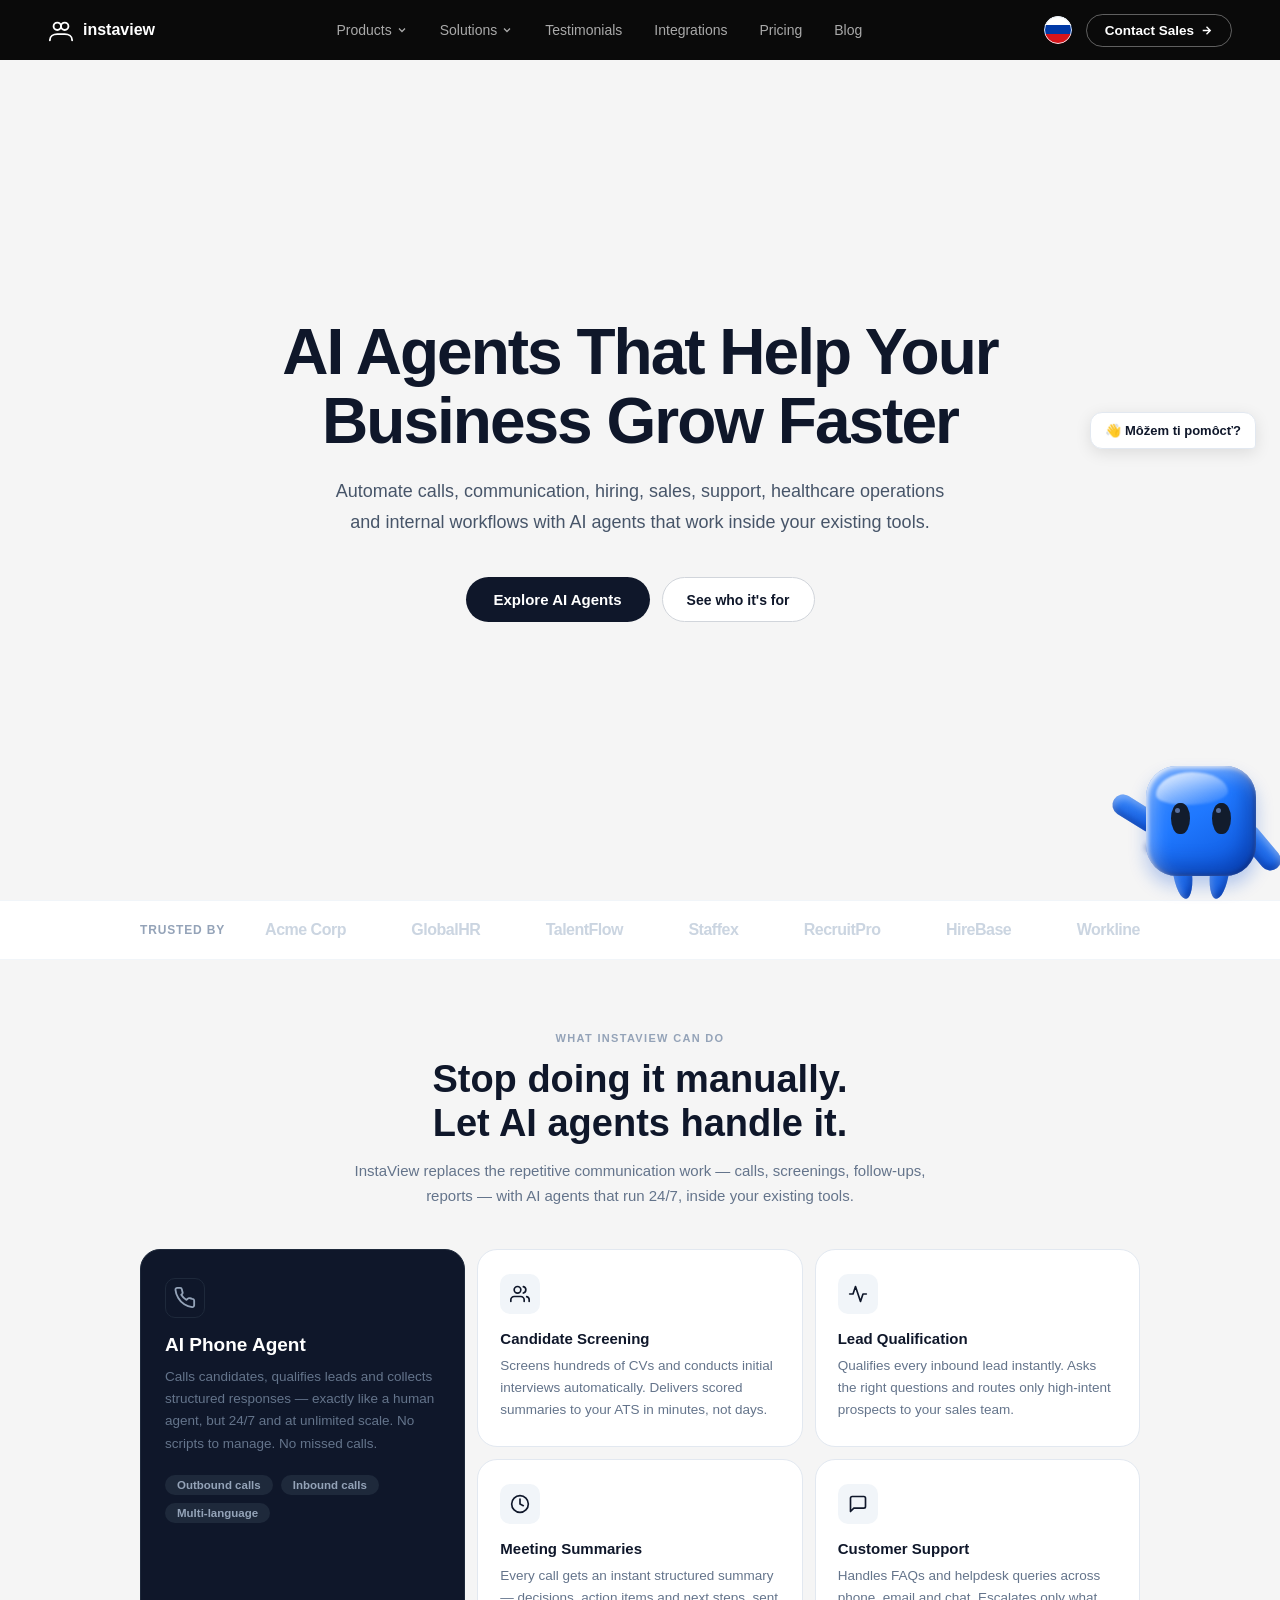
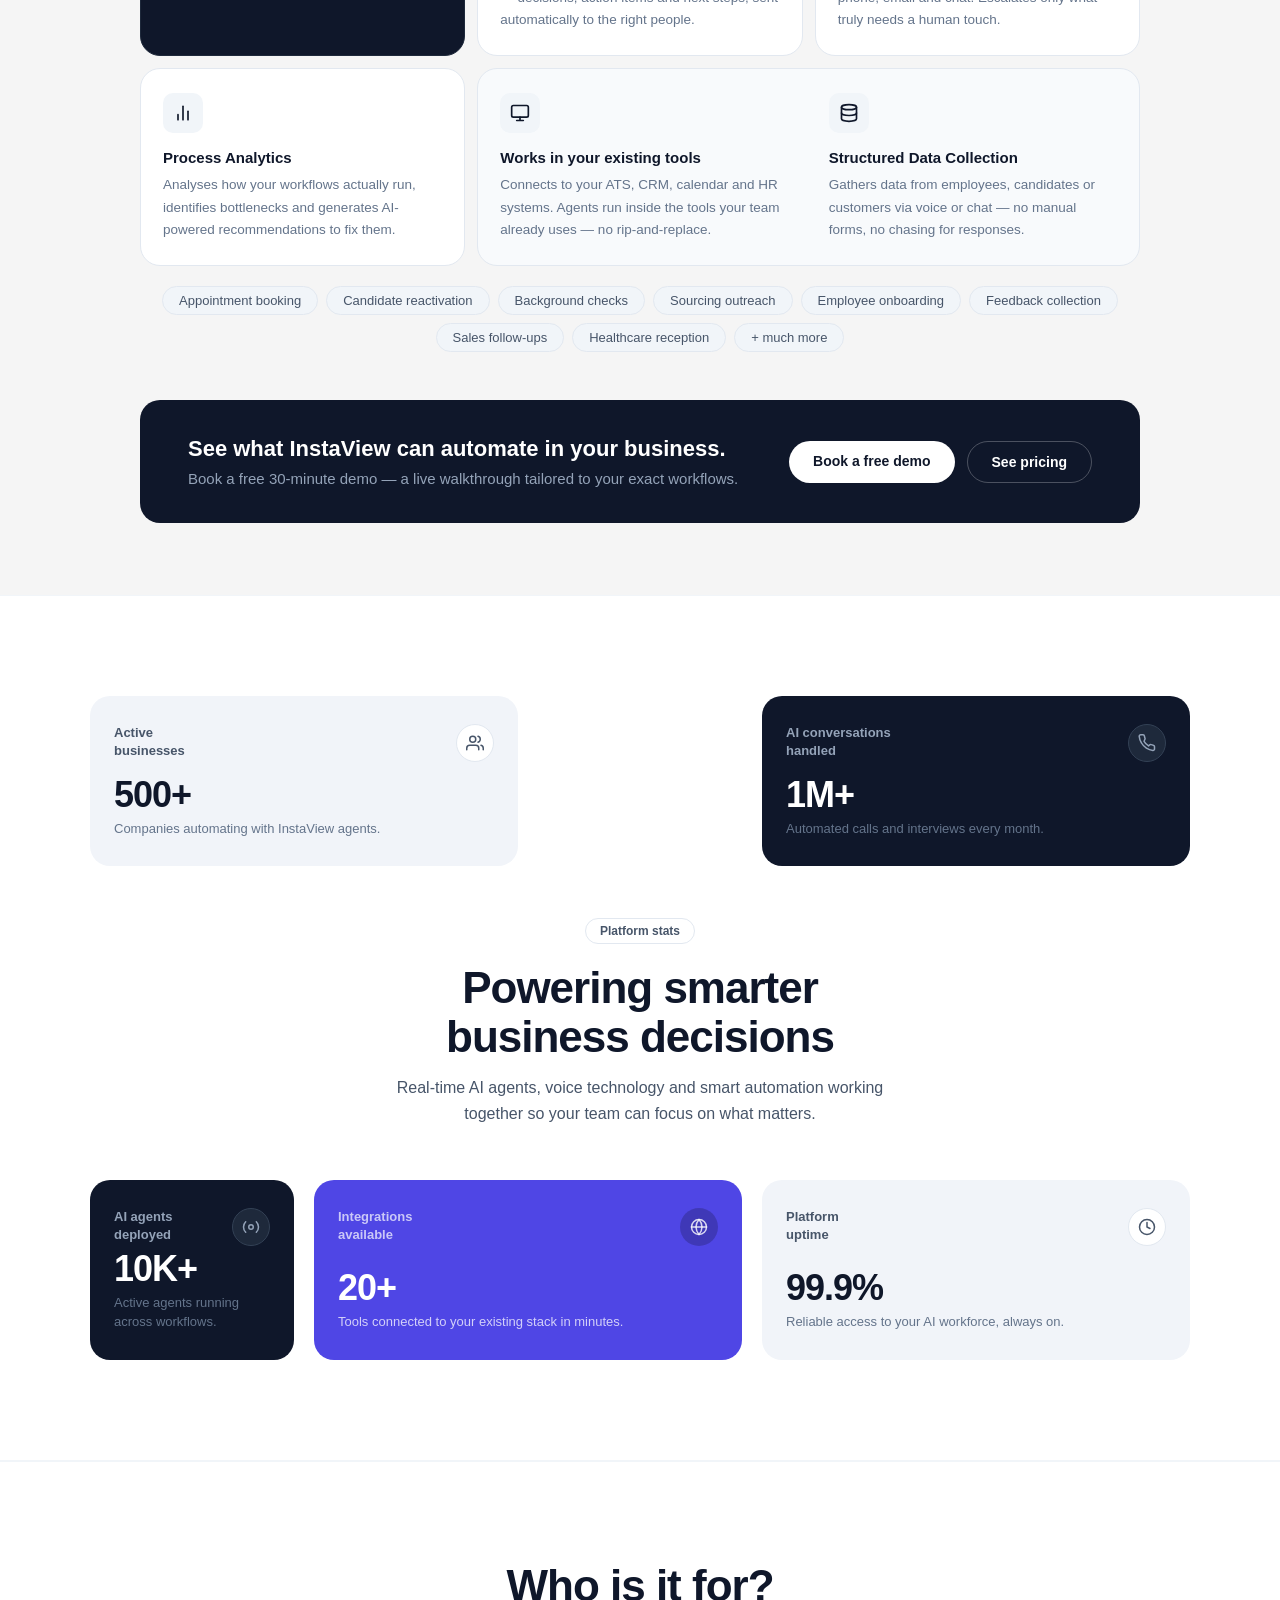
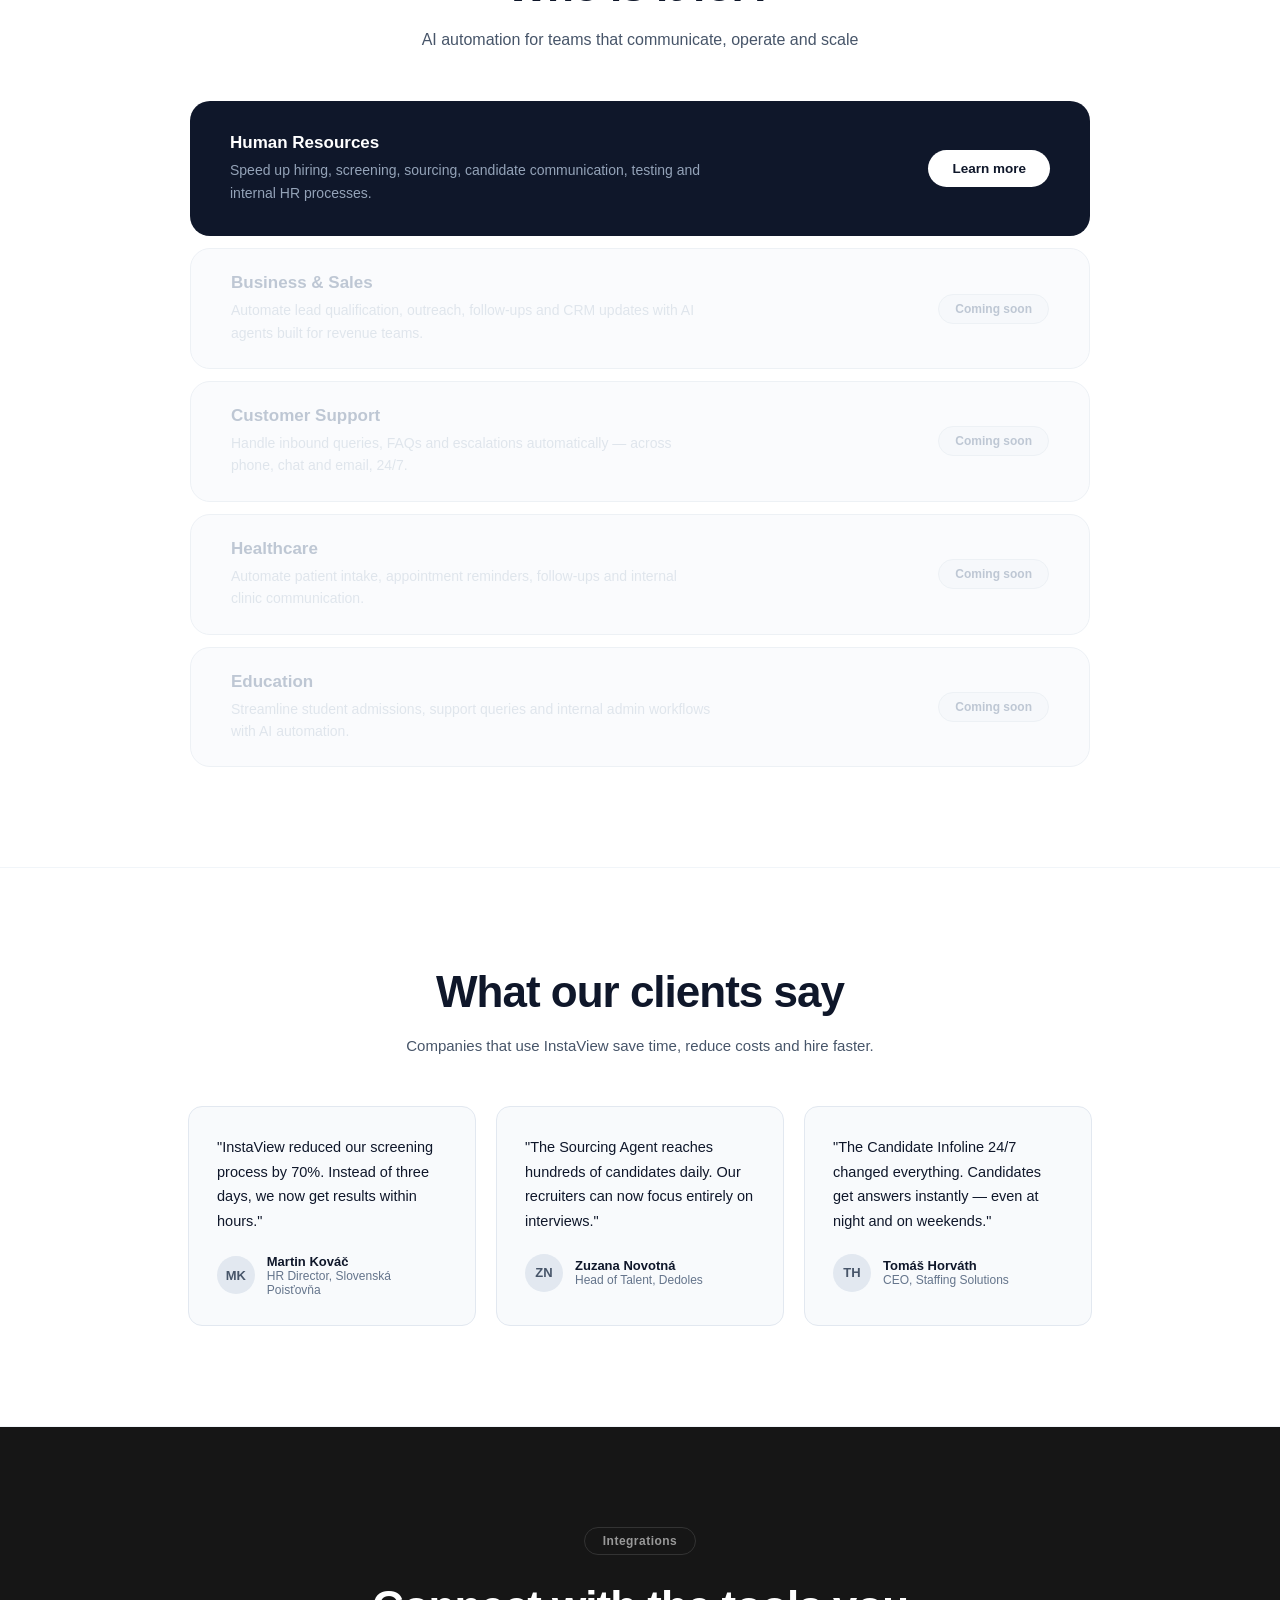
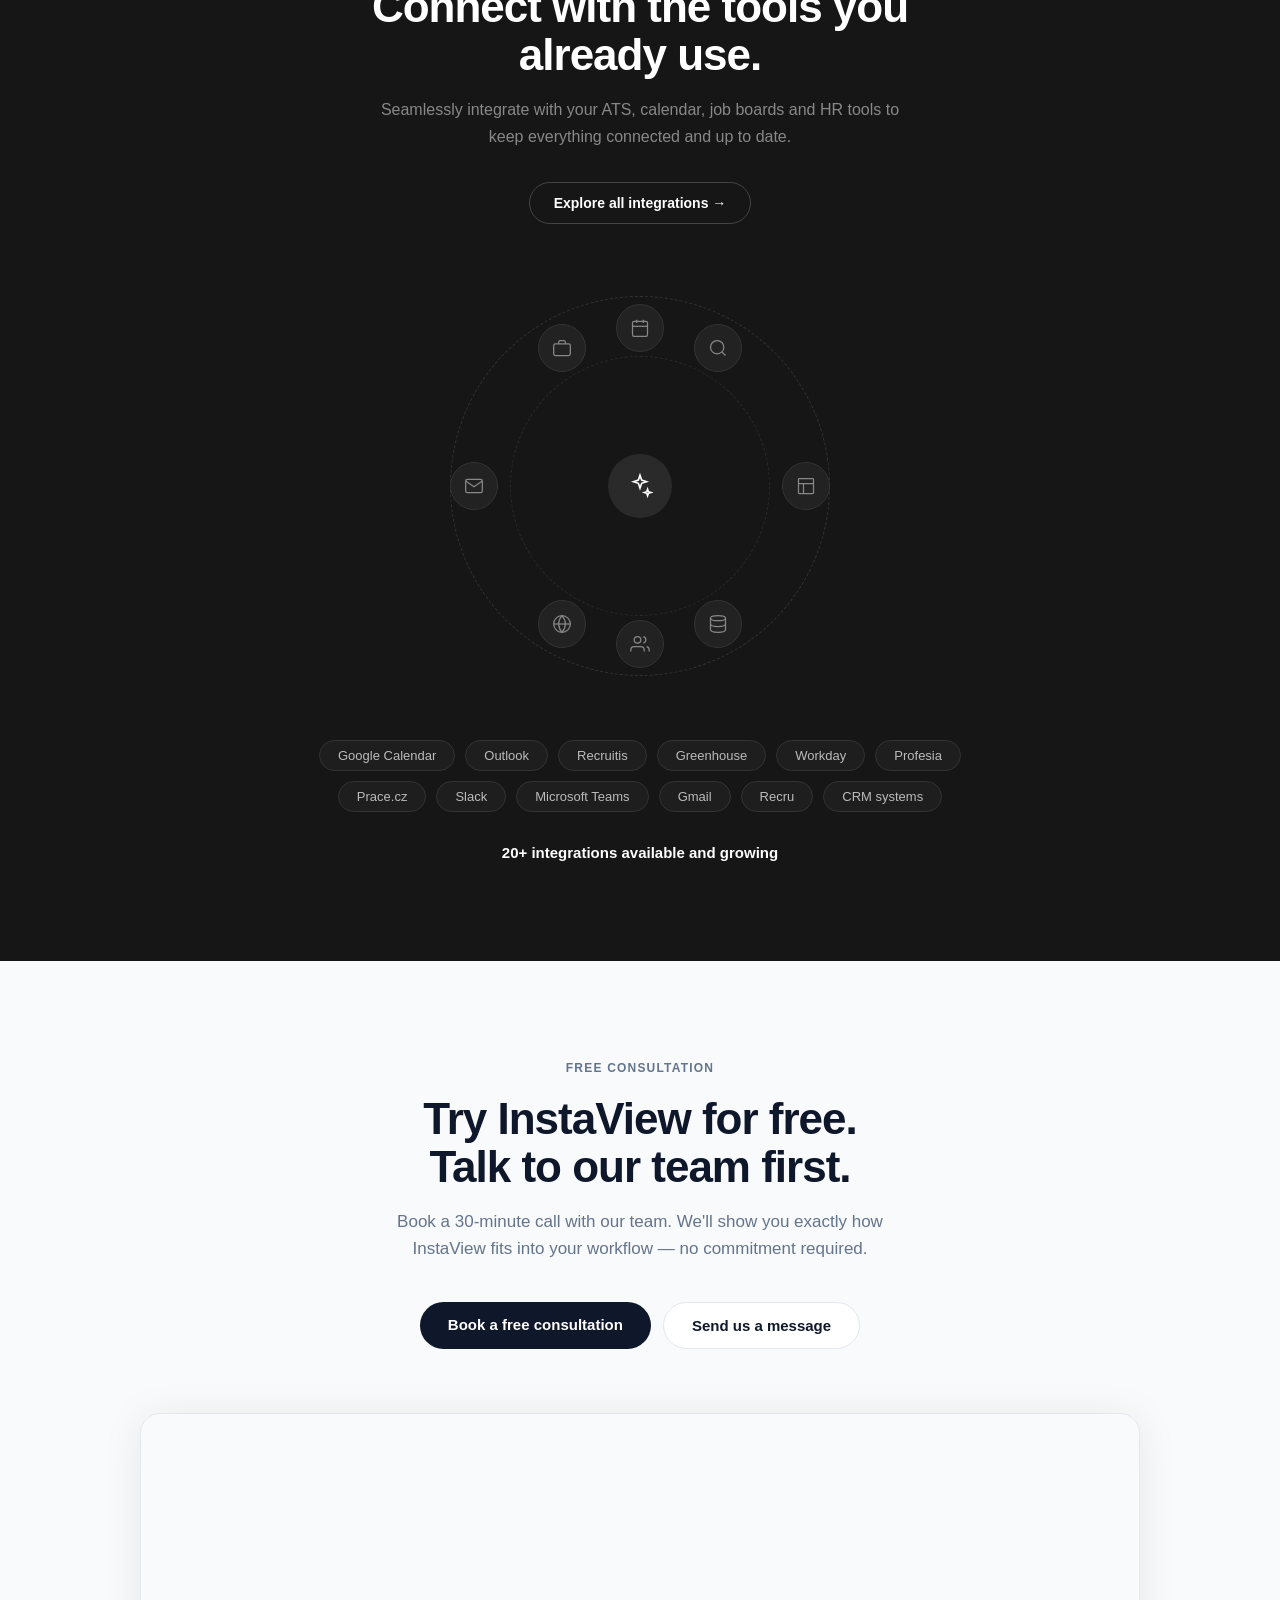
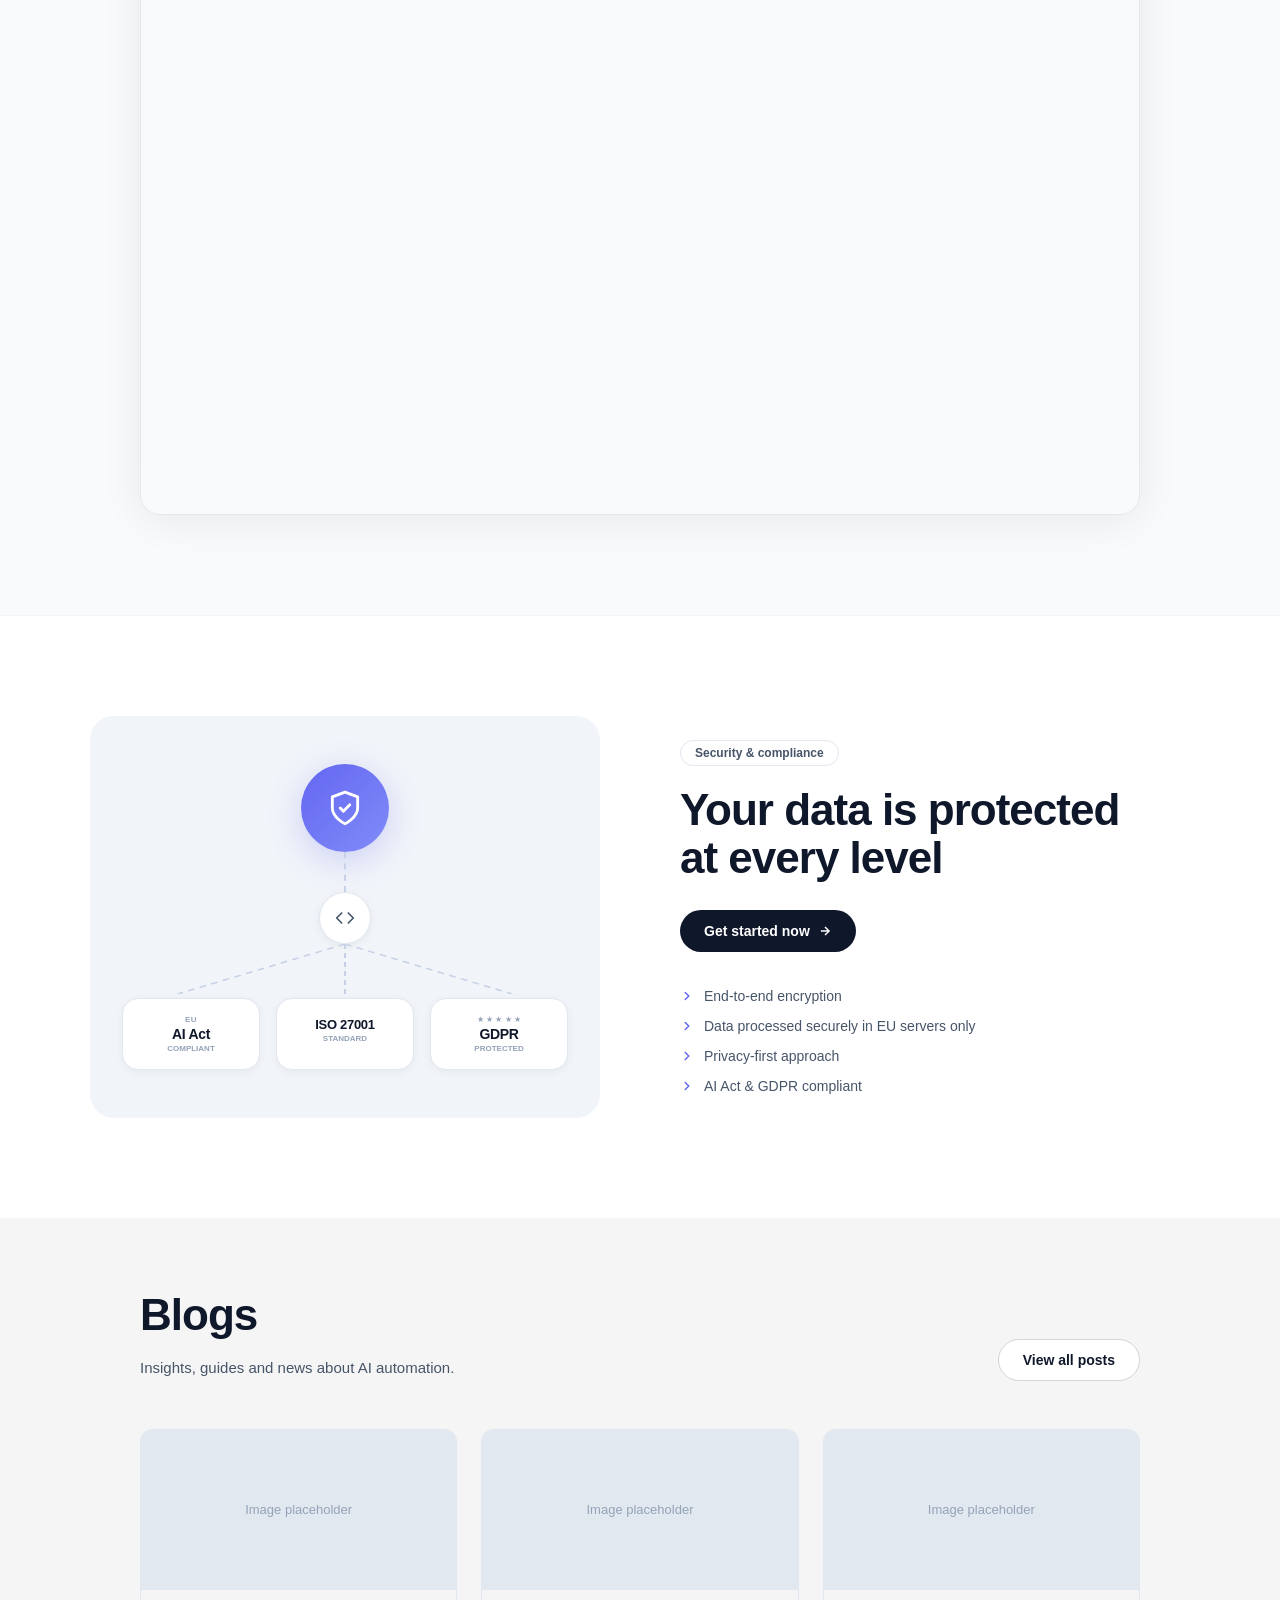
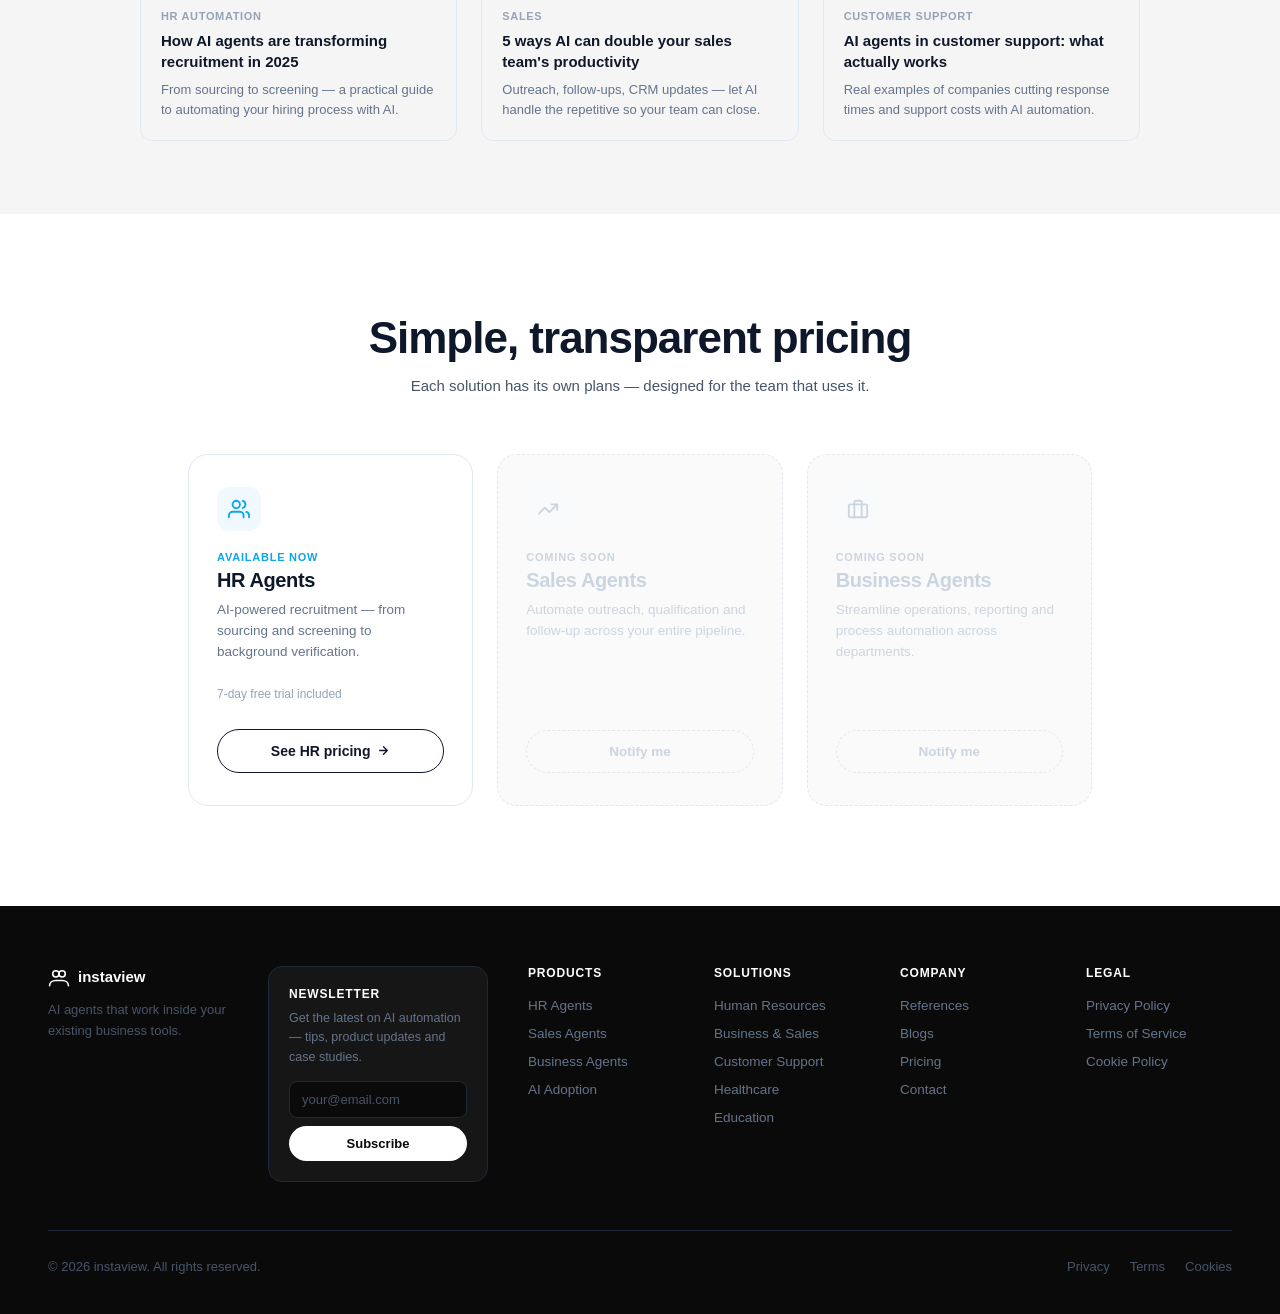
==== commit 7ab7a1de: "LOBI 3D agent: exact design at 55% scale, winking, mouse eye-tracking, wave arms" ====
--- a/finance-platform.html
+++ b/finance-platform.html
@@ -1775,23 +1775,34 @@
     <div id="msc-dots"><span></span><span></span><span></span></div>
     <div class="agent-container">
     <div class="agent-floor-shadow"></div>
-    <div class="agent-3d">
+    <div class="agent-3d" id="msc-agent">
       <div class="agent-arm left"></div>
       <div class="agent-arm right"></div>
       <div class="agent-leg left"></div>
       <div class="agent-leg right"></div>
       <div class="agent-body">
-        <div class="agent-eyes">
-          <div class="agent-eye oval"></div>
-          <div class="agent-eye wink">
-            <svg viewBox="0 0 100 60" width="100%" height="100%" style="overflow:visible;">
-              <path d="M 5 50 Q 50 -15 95 50" fill="none" stroke="#121C2D" stroke-width="24" stroke-linecap="round"/>
-            </svg>
+        <div class="agent-eyes" id="msc-agent-eyes">
+          <div class="agent-eye" data-eye="left">
+            <div class="eye-open"></div>
+            <div class="eye-wink">
+              <svg viewBox="0 0 100 60" width="100%" height="100%" style="overflow:visible;">
+                <path d="M 5 50 Q 50 -15 95 50" fill="none" stroke="#121C2D" stroke-width="24" stroke-linecap="round"/>
+              </svg>
+            </div>
           </div>
+          <div class="agent-eye" data-eye="right">
+            <div class="eye-open"></div>
+            <div class="eye-wink">
+              <svg viewBox="0 0 100 60" width="100%" height="100%" style="overflow:visible;">
+                <path d="M 5 50 Q 50 -15 95 50" fill="none" stroke="#121C2D" stroke-width="24" stroke-linecap="round"/>
+              </svg>
+            </div>
+          </div>
         </div>
       </div>
     </div>
   </div>
+  
   
   
   
@@ -1974,11 +1985,12 @@
 
 
 
-/* ── LOBI/KUBI 3D Agent Widget (60% scale) ──────────── */
+
+/* ── LOBI/KUBI 3D Agent Widget (55 % scale) ─────────── */
 .agent-container {
   position: relative;
   width: 140px;
-  height: 160px;
+  height: 158px;
   display: flex;
   justify-content: center;
   align-items: center;
@@ -1988,23 +2000,25 @@
 }
 
 @keyframes floatAgent {
-  0%,100% { transform: translateY(0px); }
+  0%,100% { transform: translateY(0); }
   50%      { transform: translateY(-12px); }
 }
 @keyframes floatShadow {
-  0%,100% { transform: scale(1);   opacity: 0.15; }
-  50%      { transform: scale(0.8); opacity: 0.08; }
-}
+  0%,100% { transform: scale(1);   opacity: .18; }
+  50%      { transform: scale(.8); opacity: .09; }
+}
+@keyframes waveLeft  { 0%,100%{transform:rotate(32deg);} 50%{transform:rotate(38deg);} }
+@keyframes waveRight { 0%,100%{transform:rotate(50deg);} 50%{transform:rotate(56deg);} }
 
 .agent-3d {
   position: relative;
-  width: 114px;
-  height: 114px;
+  width: 110px;
+  height: 110px;
   animation: floatAgent 3.5s ease-in-out infinite;
   z-index: 2;
 }
 
-/* Torque spin */
+/* Torque */
 .msc-state-idle.msc-spinning .agent-3d {
   animation: agentTorque .8s cubic-bezier(.4,0,.2,1) !important;
 }
@@ -2013,153 +2027,171 @@
   45%  { transform: rotateY(180deg) scale(.82); }
   100% { transform: rotateY(360deg) scale(1); }
 }
-/* Thinking wobble */
 .msc-state-thinking .agent-3d {
   animation: agentWobble .55s ease-in-out infinite !important;
 }
 @keyframes agentWobble {
-  0%,100% { transform: rotate(0);    }
-  25%     { transform: rotate(-6deg); }
-  75%     { transform: rotate(6deg);  }
-}
-/* Talking bounce */
+  0%,100%{transform:rotate(0);}
+  25%{transform:rotate(-6deg);}
+  75%{transform:rotate(6deg);}
+}
 .msc-state-talking .agent-3d {
   animation: agentBounce .4s ease-in-out infinite !important;
 }
 @keyframes agentBounce {
-  0%,100% { transform: scaleY(1);    }
-  50%     { transform: scaleY(1.07); }
+  0%,100%{transform:scaleY(1);}
+  50%{transform:scaleY(1.07);}
 }
 
 /* Floor shadow */
 .agent-floor-shadow {
   position: absolute;
-  bottom: 20px;
-  width: 96px;
-  height: 12px;
-  background: #0F172A;
+  bottom: 22px;
+  width: 99px;
+  height: 13px;
+  background: #1e3a8a;
   border-radius: 50%;
+  filter: blur(3px);
   animation: floatShadow 3.5s ease-in-out infinite;
   z-index: 1;
 }
 
-/* Body — full 3D plastic effect */
+/* Body */
 .agent-body {
   position: absolute;
-  width: 100%; height: 100%;
-  background: linear-gradient(135deg, #2E8CFF 0%, #0056FF 100%);
-  border-radius: 30px;
+  inset: 0;
+  background: linear-gradient(150deg, #3a8bff 0%, #1f78ff 45%, #0c54d8 100%);
+  border-radius: 31px;
   box-shadow:
-    inset 7px   7px  15px rgba(255,255,255,0.40),
-    inset -9px -9px  18px rgba(0,30,120,0.50),
-    inset 2px   2px   4px rgba(255,255,255,0.90),
-    inset -2px -2px   4px rgba(0,20,80,0.60),
-    0 9px 15px rgba(0,86,255,0.25);
+    inset 8px  9px 17px rgba(255,255,255,.35),
+    inset -10px -10px 20px rgba(0,30,120,.45),
+    inset 2px  2px  4px rgba(255,255,255,.85),
+    inset -2px -2px 4px rgba(0,20,80,.5),
+    0 10px 17px rgba(15,84,216,.28);
   display: flex;
   justify-content: center;
   align-items: center;
   z-index: 10;
 }
-
-/* Arms & legs — same 3D gradient */
-.agent-arm, .agent-leg {
+.agent-body::before {
+  content: "";
   position: absolute;
-  background: linear-gradient(135deg, #2E8CFF, #0056FF);
-  border-radius: 24px;
+  top: 6px; left: 10px;
+  width: 72px; height: 33px;
+  background: linear-gradient(160deg, rgba(255,255,255,.85), rgba(255,255,255,0));
+  border-radius: 50% 50% 60% 40% / 70% 60% 40% 30%;
+  filter: blur(1px);
+  pointer-events: none;
+}
+/* Mouth when talking */
+.msc-state-talking .agent-body::after {
+  content: "";
+  position: absolute;
+  bottom: 20px;
+  left: 50%; transform: translateX(-50%);
+  width: 30px; height: 14px;
+  background: #121C2D;
+  border-radius: 0 0 15px 15px;
+  animation: agentMouth .4s ease-in-out infinite alternate;
+}
+@keyframes agentMouth { 0%{height:8px;} 100%{height:16px;} }
+
+/* Arms */
+.agent-arm {
+  position: absolute;
+  top: 51px;
+  width: 53px;
+  height: 21px;
+  background: linear-gradient(160deg, #3a8bff, #0f56d8);
+  border-radius: 999px;
   z-index: 1;
   box-shadow:
-    inset 3px  3px  7px rgba(255,255,255,0.40),
-    inset -4px -4px 7px rgba(0,30,120,0.50);
-}
-
-.agent-arm {
-  top: 39px;
-  width: 21px;
-  height: 45px;
+    inset 3px 3px 7px rgba(255,255,255,.35),
+    inset -3px -3px 7px rgba(0,30,120,.45);
 }
 .agent-arm.left {
-  left: -12px;
-  transform-origin: bottom right;
-  transform: rotate(-60deg);
+  left: -40px;
+  transform-origin: right center;
+  transform: rotate(32deg);
+  animation: waveLeft 3.6s ease-in-out infinite;
 }
 .agent-arm.right {
-  right: -12px;
-  transform-origin: bottom left;
-  transform: rotate(60deg);
-}
-
+  right: -40px;
+  transform-origin: left center;
+  transform: rotate(50deg);
+  animation: waveRight 3.2s ease-in-out infinite;
+}
+
+/* Legs */
 .agent-leg {
-  bottom: -13px;
-  width: 22px;
-  height: 30px;
-}
-.agent-leg.left  { left: 27px; }
-.agent-leg.right { right: 27px; }
+  position: absolute;
+  bottom: -23px;
+  width: 19px;
+  height: 39px;
+  background: linear-gradient(160deg, #3a8bff, #0f56d8);
+  border-radius: 40% 40% 50% 50% / 24% 24% 76% 76%;
+  z-index: 1;
+  box-shadow:
+    inset 3px 3px 6px rgba(255,255,255,.30),
+    inset -3px -3px 6px rgba(0,30,120,.45);
+}
+.agent-leg.left  { left: 28px;  transform: rotate(-8deg); }
+.agent-leg.right { right: 28px; transform: rotate(8deg); }
 
 /* Eyes */
 .agent-eyes {
   display: flex;
   align-items: center;
   justify-content: center;
-  gap: 23px;
+  gap: 22px;
   margin-top: -6px;
-}
-
-.agent-eye.oval {
-  width: 20px;
-  height: 33px;
-  background: #121C2D;
-  border-radius: 50% 50% 50% 50% / 60% 60% 40% 40%;
-  flex-shrink: 0;
-  transition: all .25s;
-}
-
-.agent-eye.wink {
-  width: 29px;
-  height: 18px;
+  transition: transform .12s ease-out;
+}
+.agent-eye {
+  position: relative;
+  width: 19px;
+  height: 31px;
   display: flex;
   align-items: center;
-  margin-top: 3px;
-  flex-shrink: 0;
-}
-
-/* Thinking — spinner eyes */
-.msc-state-thinking .agent-eye.oval {
+  justify-content: center;
+}
+.eye-open {
+  width: 19px;
+  height: 31px;
+  background: #121C2D;
+  border-radius: 50% / 55%;
+  position: relative;
+  transition: opacity .08s linear;
+}
+.eye-open::after {
+  content: "";
+  position: absolute;
+  top: 5px; left: 4px;
+  width: 5px; height: 5px;
+  background: rgba(120,150,210,.7);
+  border-radius: 50%;
+}
+.eye-wink {
+  position: absolute;
+  width: 28px;
+  height: 18px;
+  opacity: 0;
+  transition: opacity .08s linear;
+}
+.agent-eye.winking .eye-open { opacity: 0; }
+.agent-eye.winking .eye-wink { opacity: 1; }
+
+/* Thinking state — spinner eyes */
+.msc-state-thinking .eye-open {
   background: transparent !important;
   border: 3px solid #121C2D;
   border-top-color: transparent;
-  border-radius: 50%;
-  width: 22px; height: 22px;
+  border-radius: 50% !important;
+  width: 20px; height: 20px;
   animation: agentSpinEye .6s linear infinite !important;
 }
-.msc-state-thinking .agent-eye.wink {
-  width: 22px; height: 22px; margin-top: 0;
-  border: 3px solid #121C2D;
-  border-top-color: transparent;
-  border-radius: 50%;
-  animation: agentSpinEye .6s linear infinite reverse !important;
-}
-.msc-state-thinking .agent-eye.wink svg { display: none; }
+.msc-state-thinking .eye-wink { display: none !important; }
 @keyframes agentSpinEye { to { transform: rotate(360deg); } }
-
-/* Mouth */
-.agent-mouth {
-  display: none;
-  width: 34px; height: 0;
-  background: #121C2D;
-  border-radius: 0 0 17px 17px;
-  overflow: hidden;
-  transition: height .2s;
-  position: absolute;
-  bottom: 28px;
-  left: 50%; transform: translateX(-50%);
-}
-.msc-state-talking .agent-mouth {
-  display: block;
-  height: 14px;
-  animation: agentMouth .4s ease-in-out infinite alternate;
-}
-@keyframes agentMouth { 0%{height:8px} 100%{height:16px} }
 
 </style>
 <script>
@@ -2255,6 +2287,43 @@
       setTimeout(function() { wrap.classList.remove('msc-spinning'); }, 700);
     }
   }, 6000);
+
+  // Winking + mouse tracking for LOBI agent
+  (function() {
+    var leftEye  = document.querySelector('#msc-char [data-eye="left"]');
+    var rightEye = document.querySelector('#msc-char [data-eye="right"]');
+    var agentEl  = document.getElementById('msc-agent');
+    var eyesEl   = document.getElementById('msc-agent-eyes');
+
+    function wink(eye, dur) {
+      if (!eye) return;
+      eye.classList.add('winking');
+      setTimeout(function(){ eye.classList.remove('winking'); }, dur || 220);
+    }
+
+    // Auto-wink every ~4 s
+    setInterval(function() {
+      if (Math.random() < 0.3) { wink(leftEye, 160); wink(rightEye, 160); }
+      else { wink(rightEye); }
+    }, 3800);
+
+    // Click wink
+    if (agentEl) agentEl.addEventListener('click', function(e){ e.stopPropagation(); wink(rightEye); mscToggle(); });
+
+    // Mouse tracking (eyes only, subtle)
+    var tx = 0, ty = 0, cx = 0, cy = 0;
+    document.addEventListener('pointermove', function(e) {
+      tx = (e.clientX / window.innerWidth  - 0.5) * 2;
+      ty = (e.clientY / window.innerHeight - 0.5) * 2;
+    });
+    (function loop() {
+      cx += (tx - cx) * 0.08;
+      cy += (ty - cy) * 0.08;
+      if (eyesEl) eyesEl.style.transform = "translate(" + (cx*5) + "px," + (cy*4) + "px)";
+      requestAnimationFrame(loop);
+    })();
+  })();
+
   // Close on outside click
   document.addEventListener('click', function(e) {
     const wrap = document.getElementById('msc-wrap');
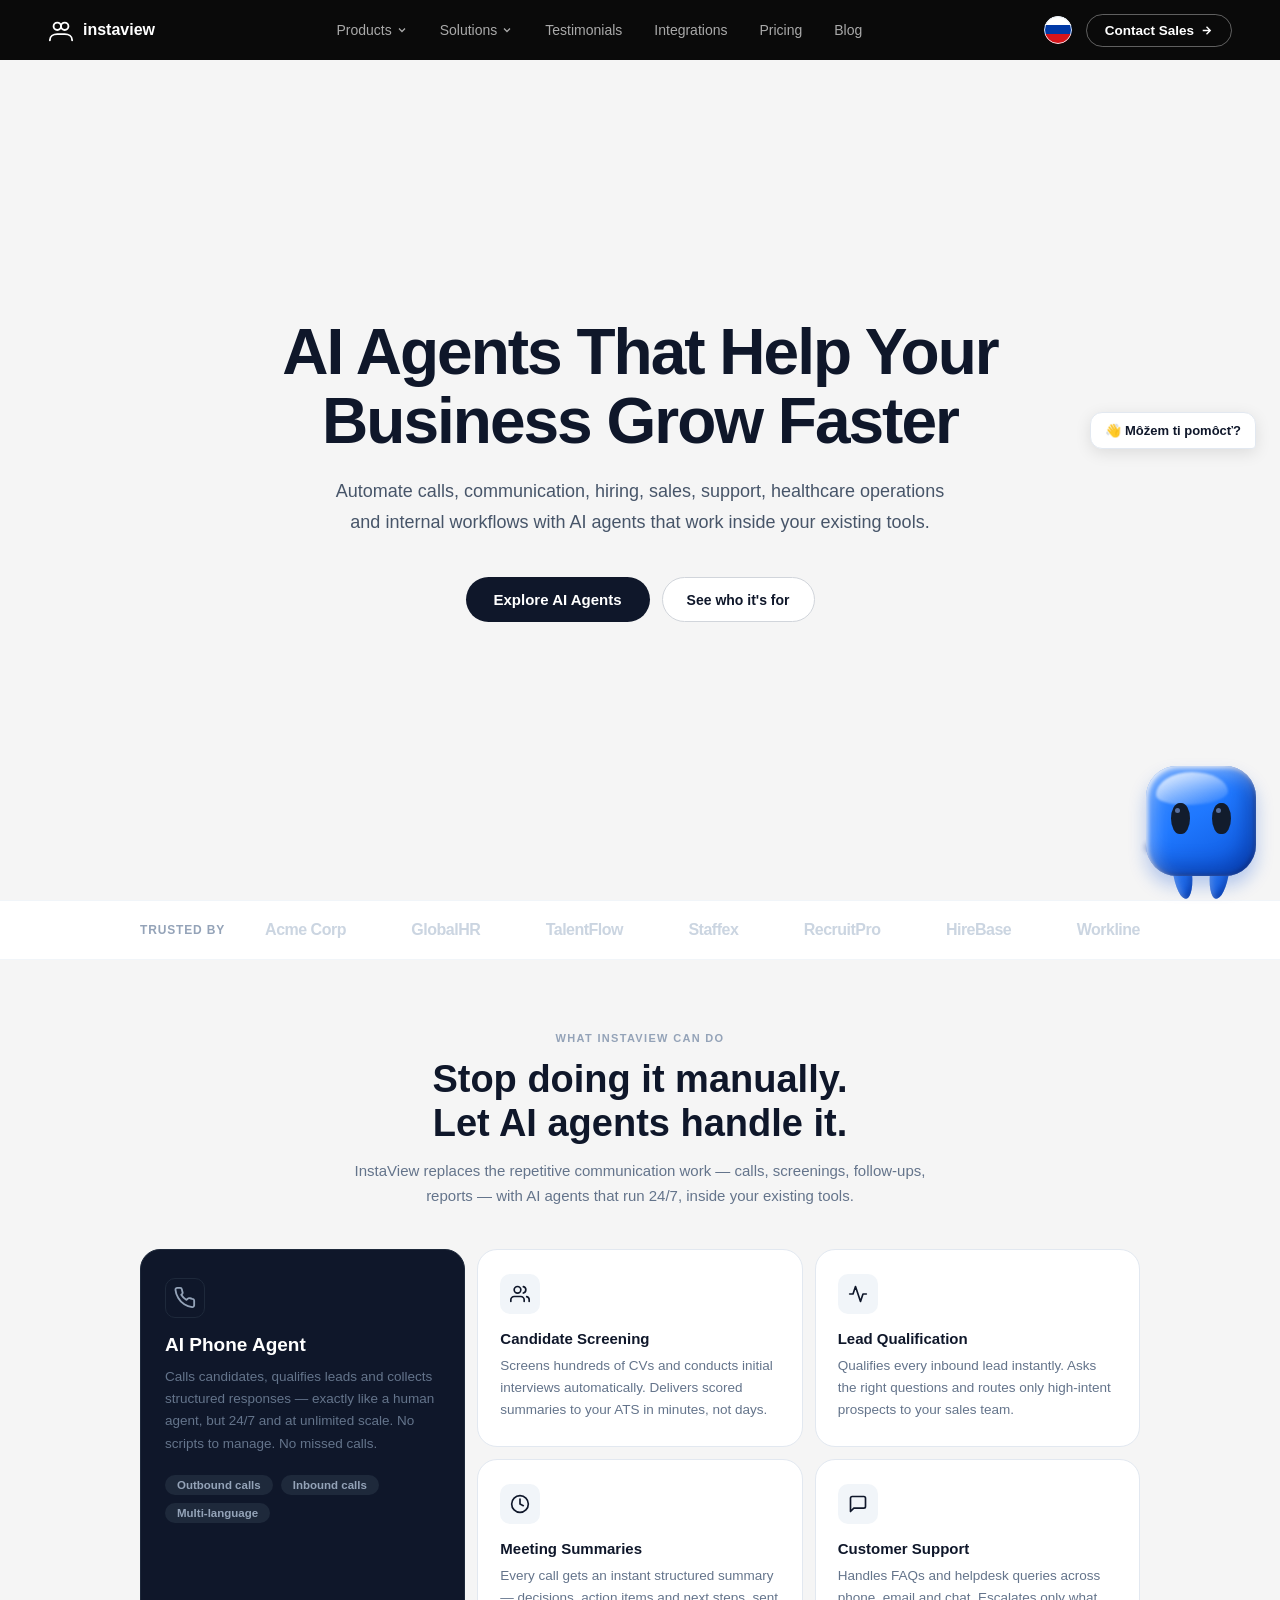
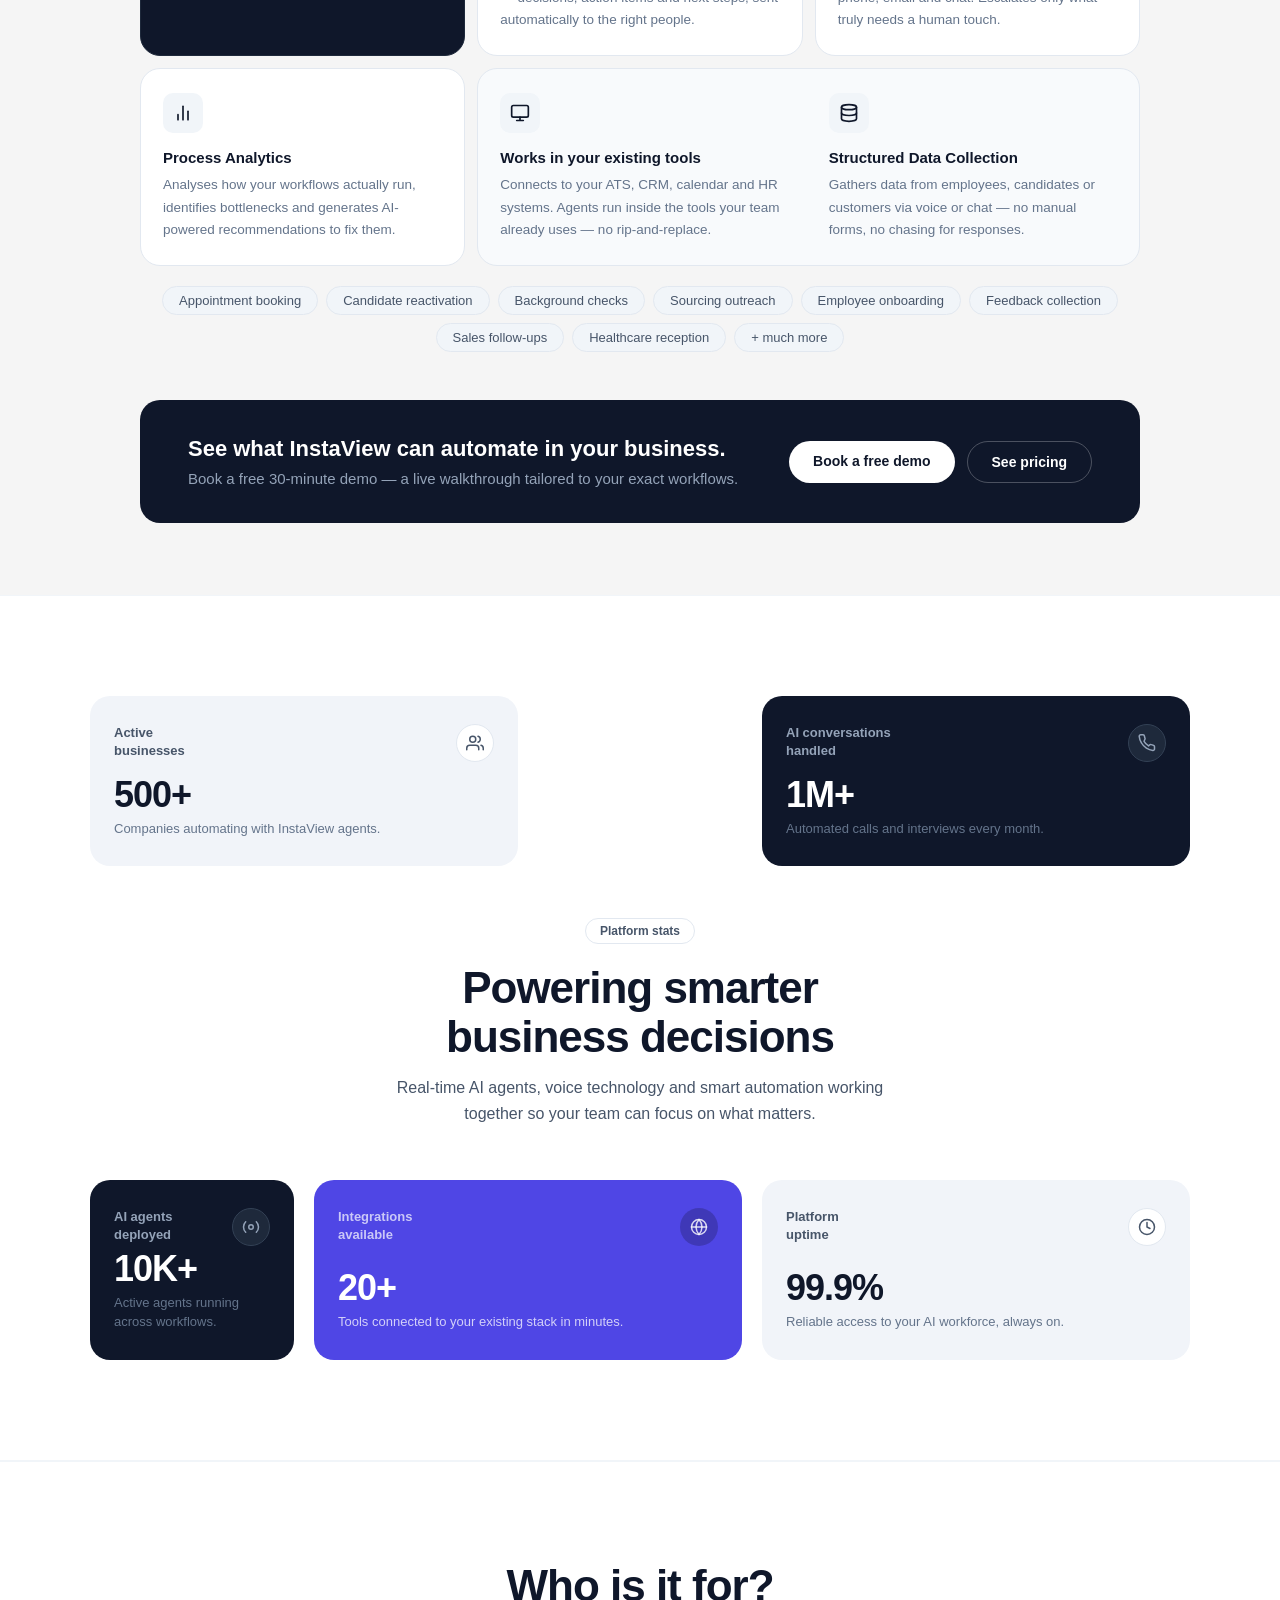
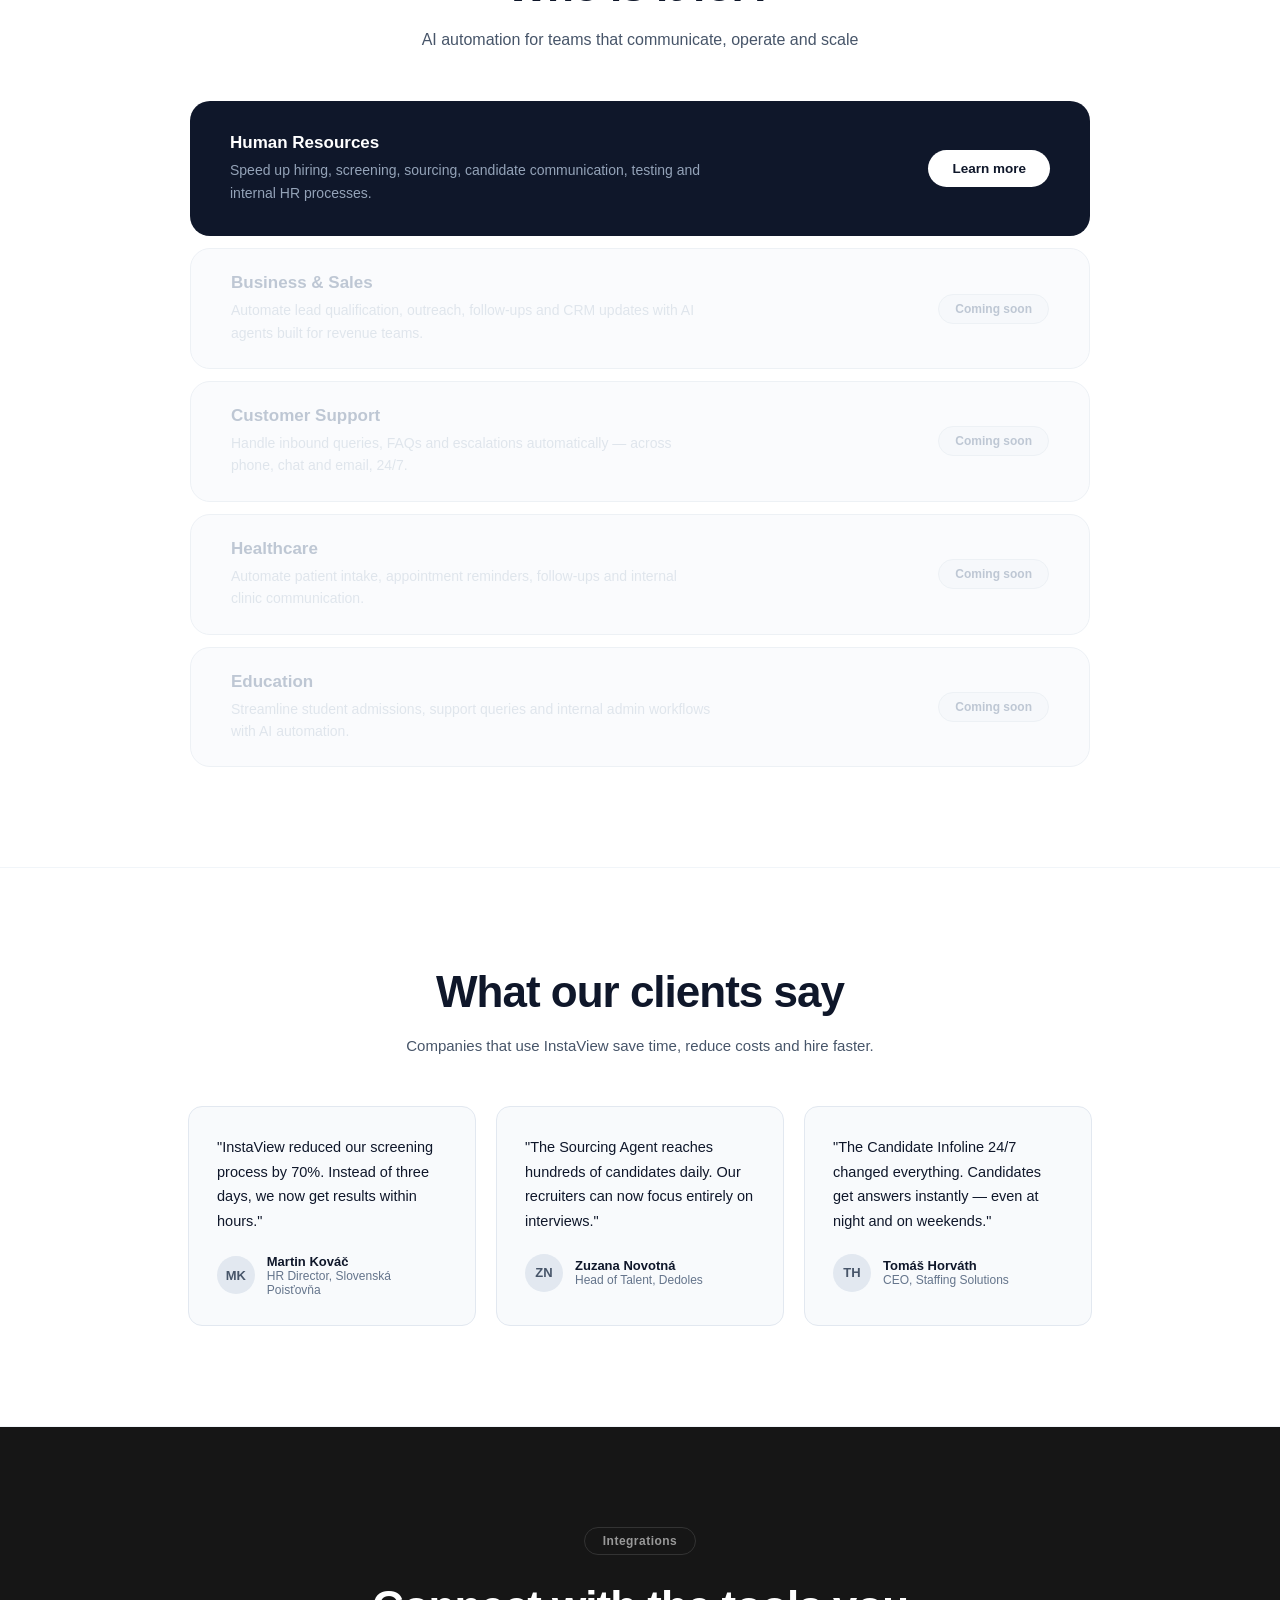
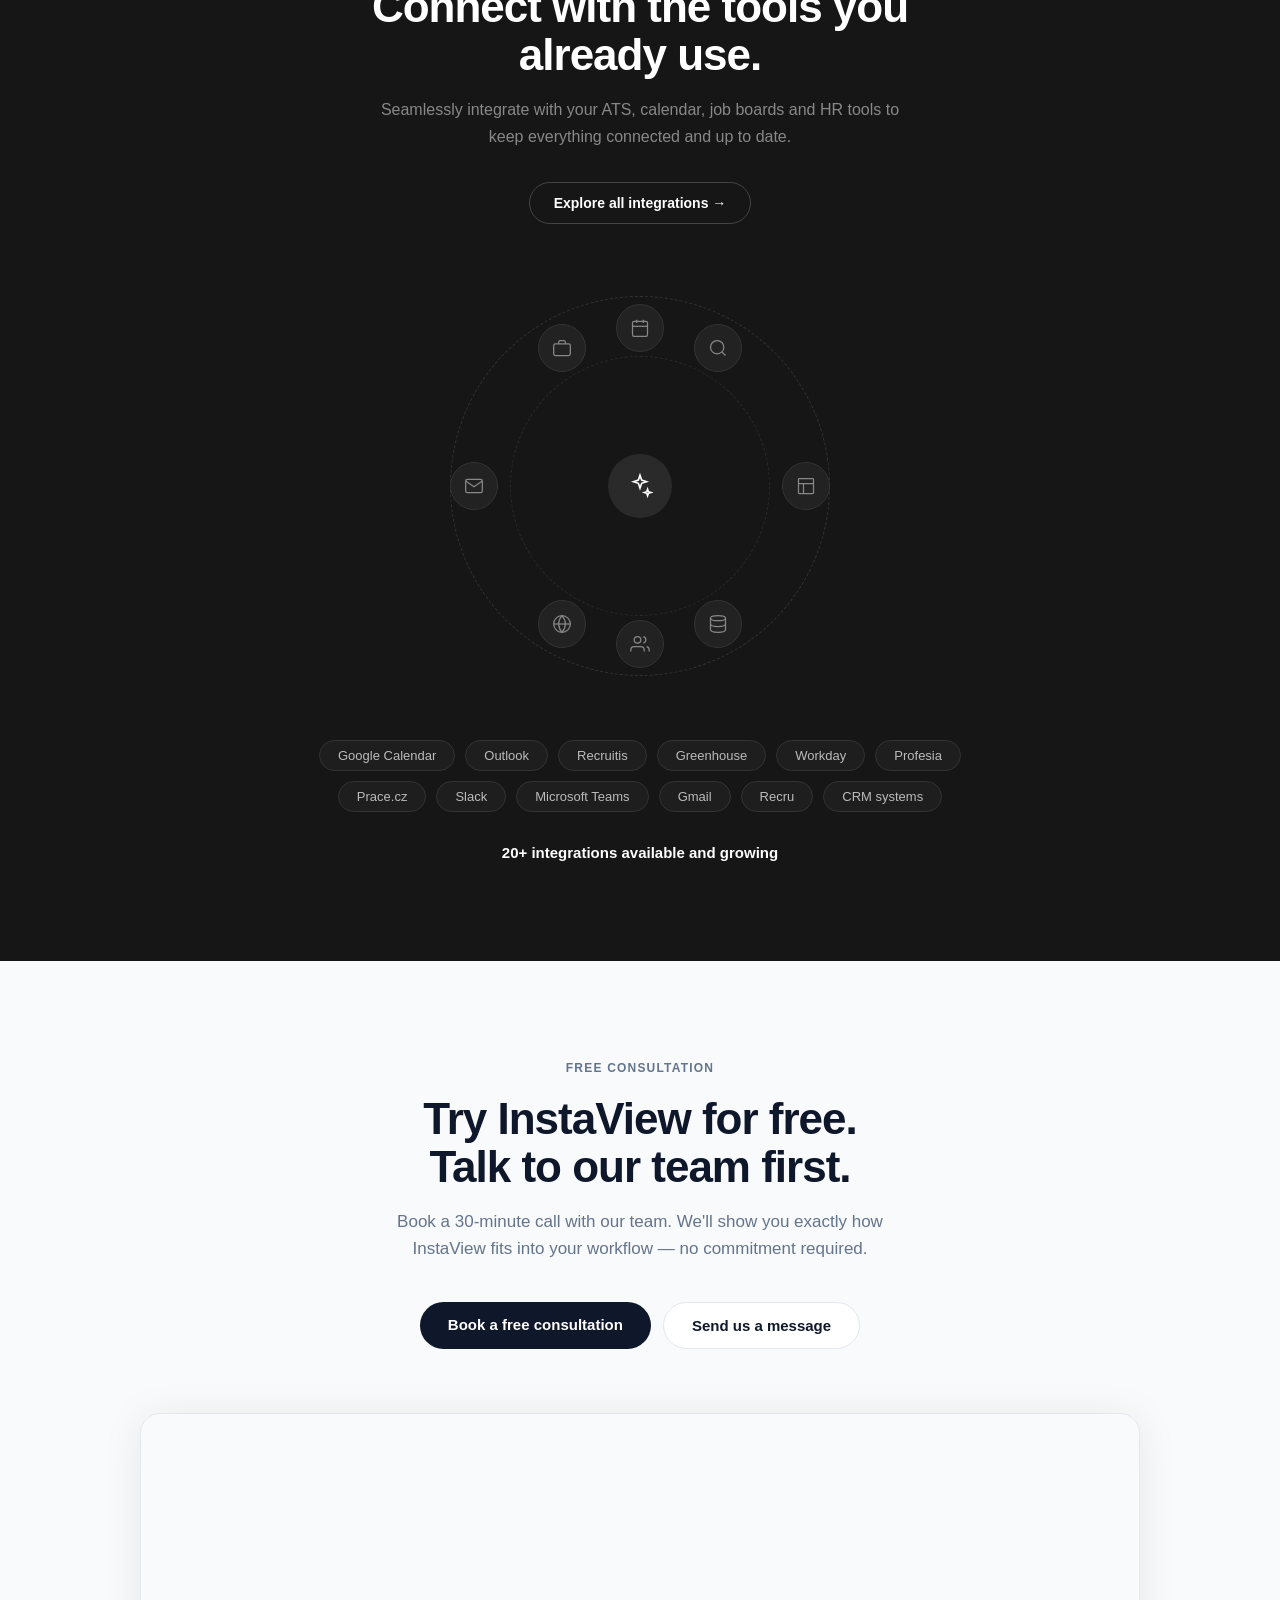
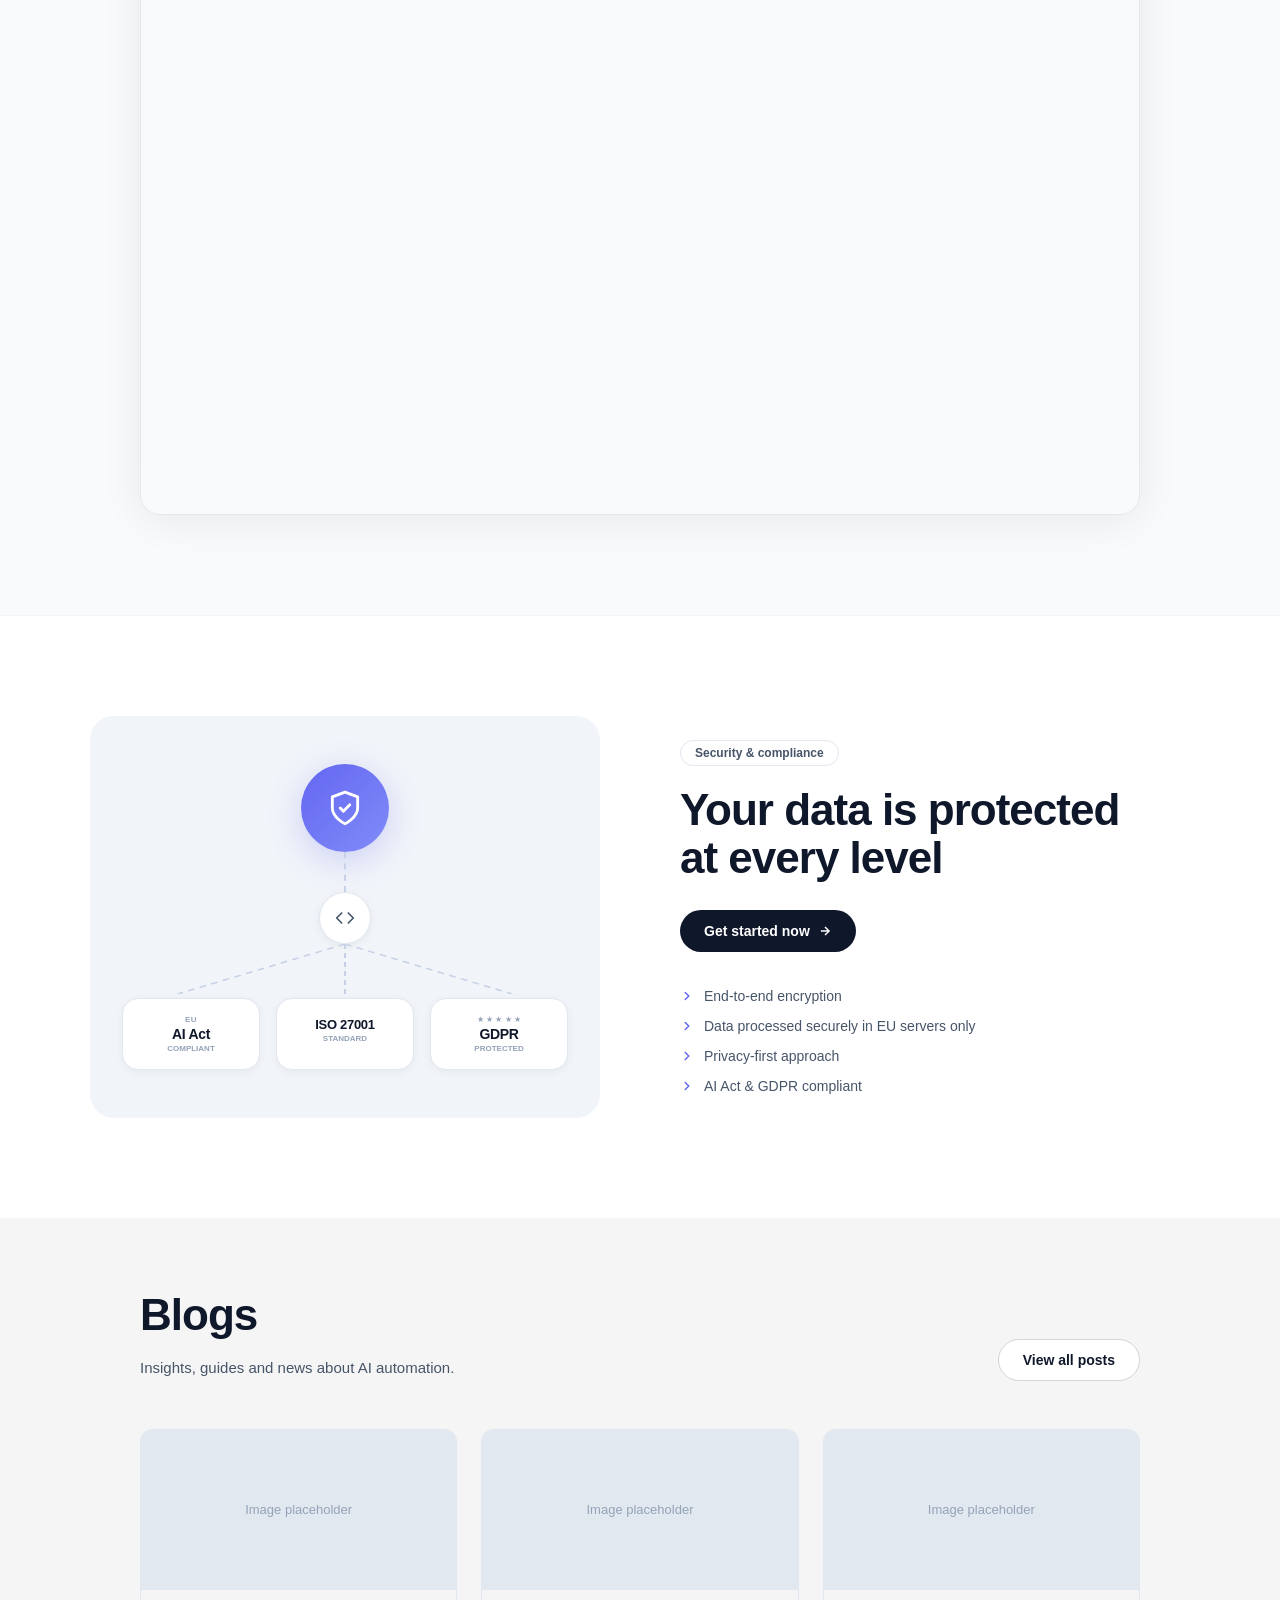
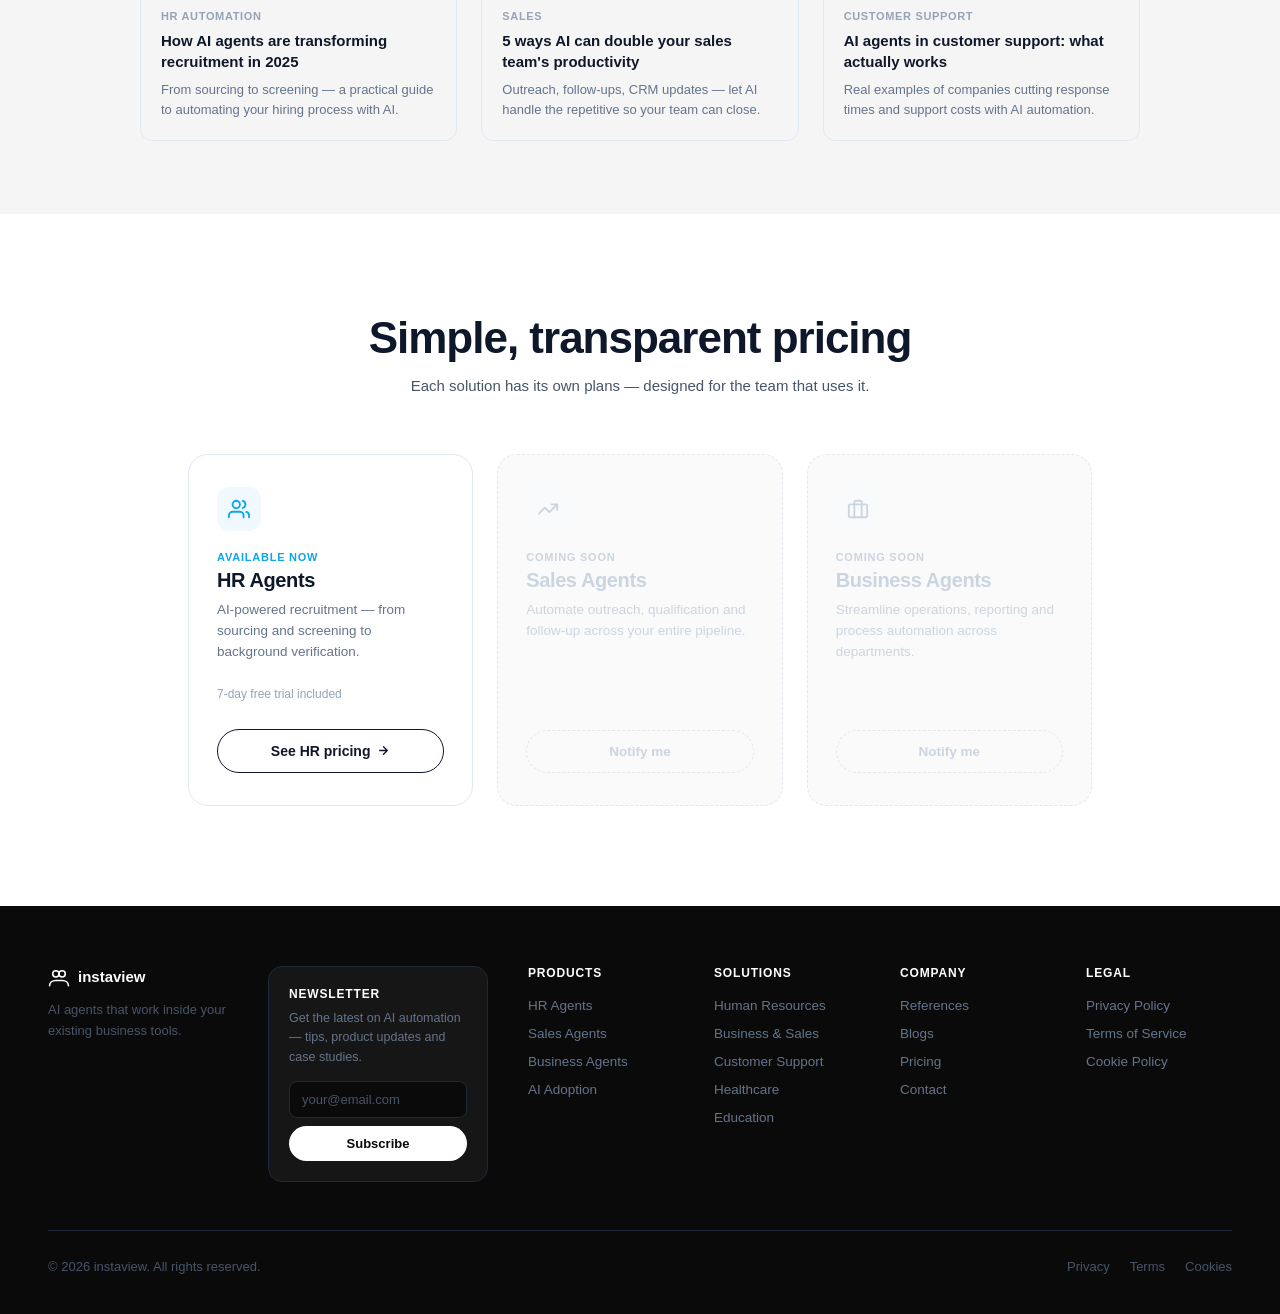
==== commit 5d1404b1: "Remove mouth from agent" ====
--- a/finance-platform.html
+++ b/finance-platform.html
@@ -2083,18 +2083,7 @@
   filter: blur(1px);
   pointer-events: none;
 }
-/* Mouth when talking */
-.msc-state-talking .agent-body::after {
-  content: "";
-  position: absolute;
-  bottom: 20px;
-  left: 50%; transform: translateX(-50%);
-  width: 30px; height: 14px;
-  background: #121C2D;
-  border-radius: 0 0 15px 15px;
-  animation: agentMouth .4s ease-in-out infinite alternate;
-}
-@keyframes agentMouth { 0%{height:8px;} 100%{height:16px;} }
+ 100%{height:16px;} }
 
 /* Arms */
 .agent-arm {
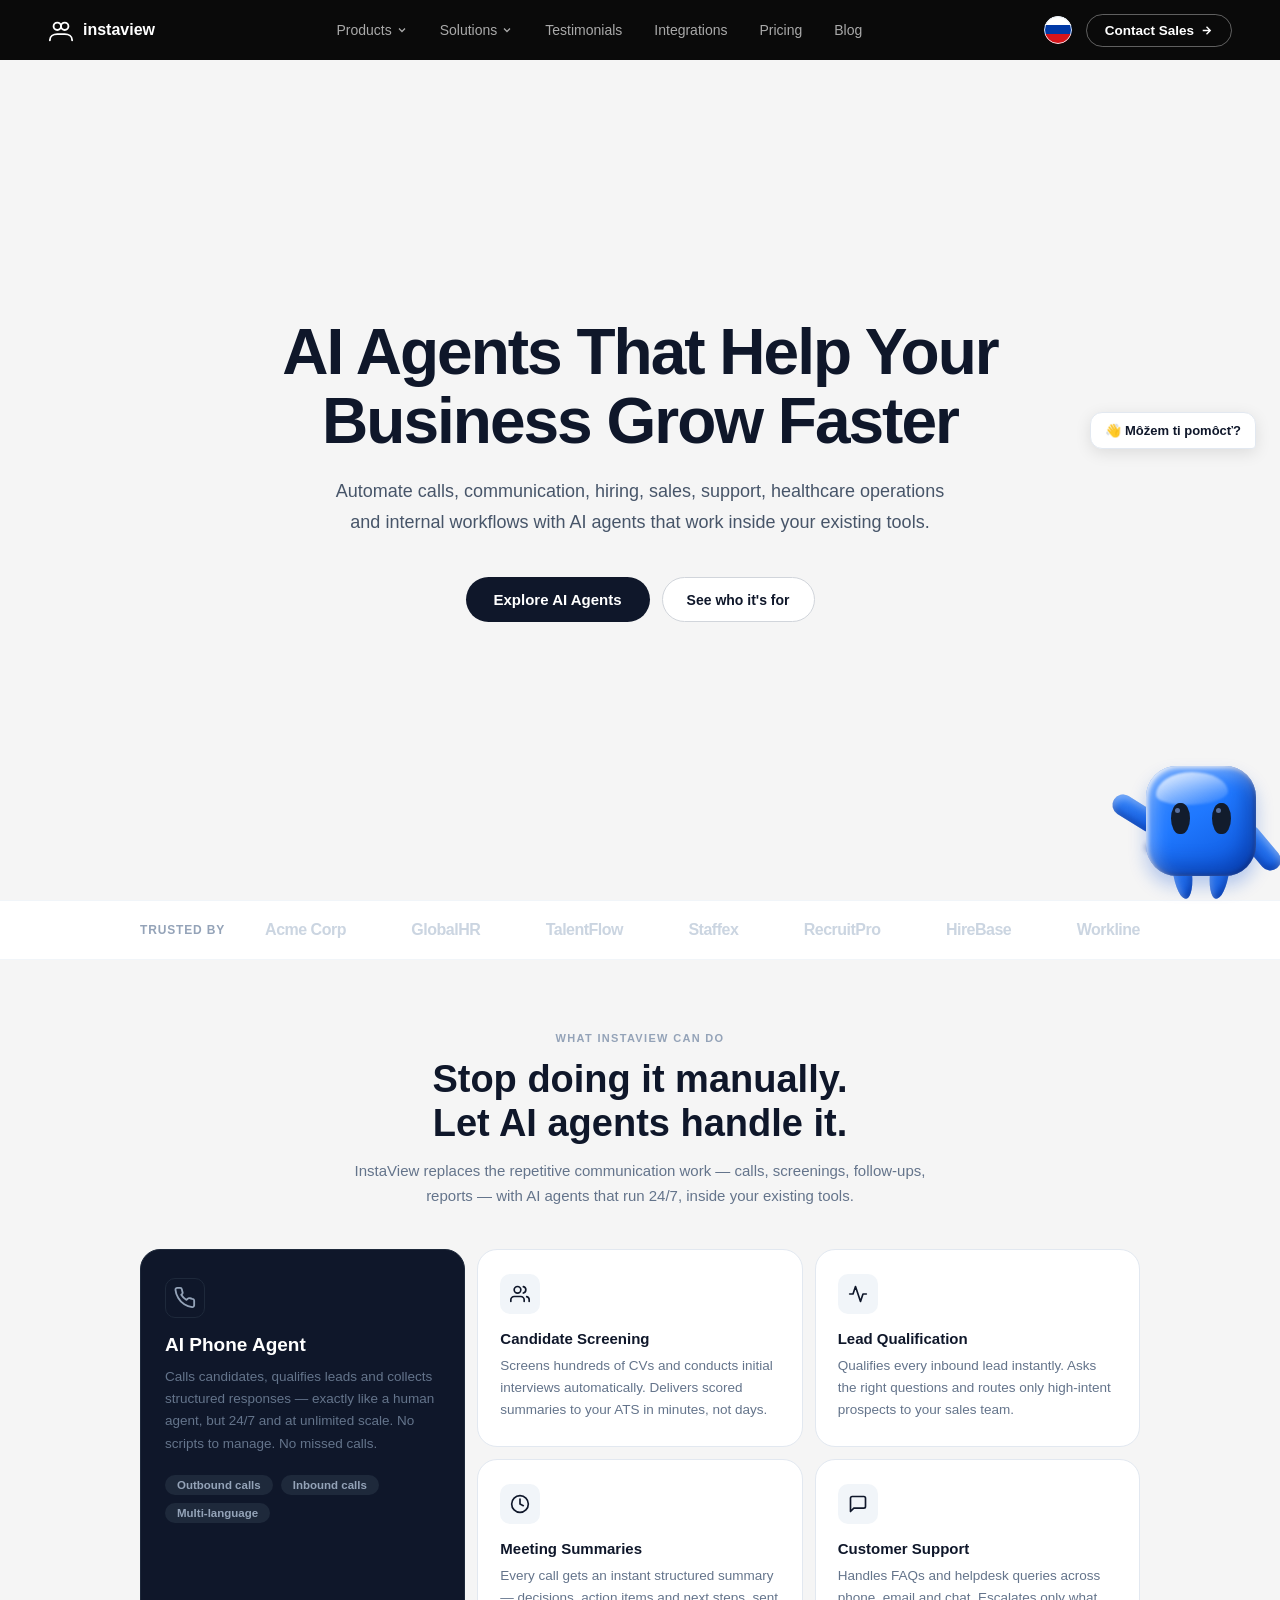
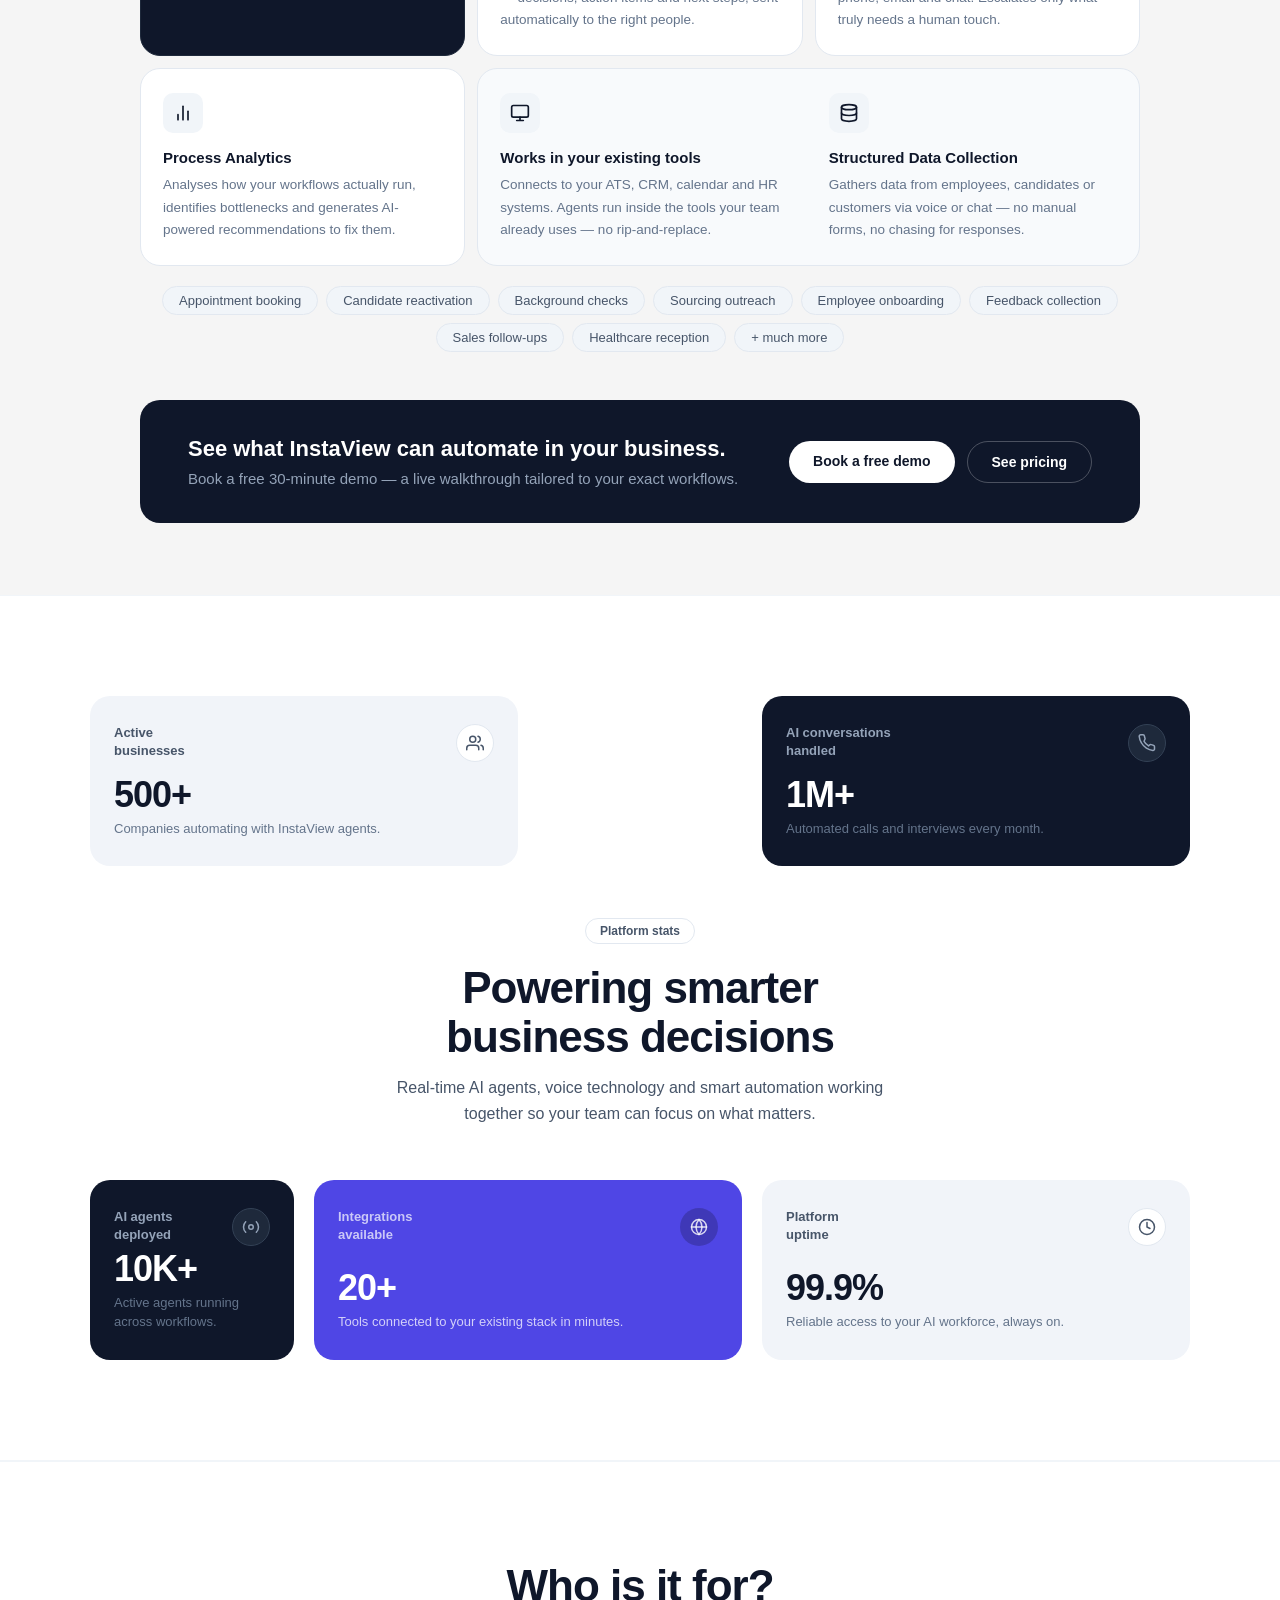
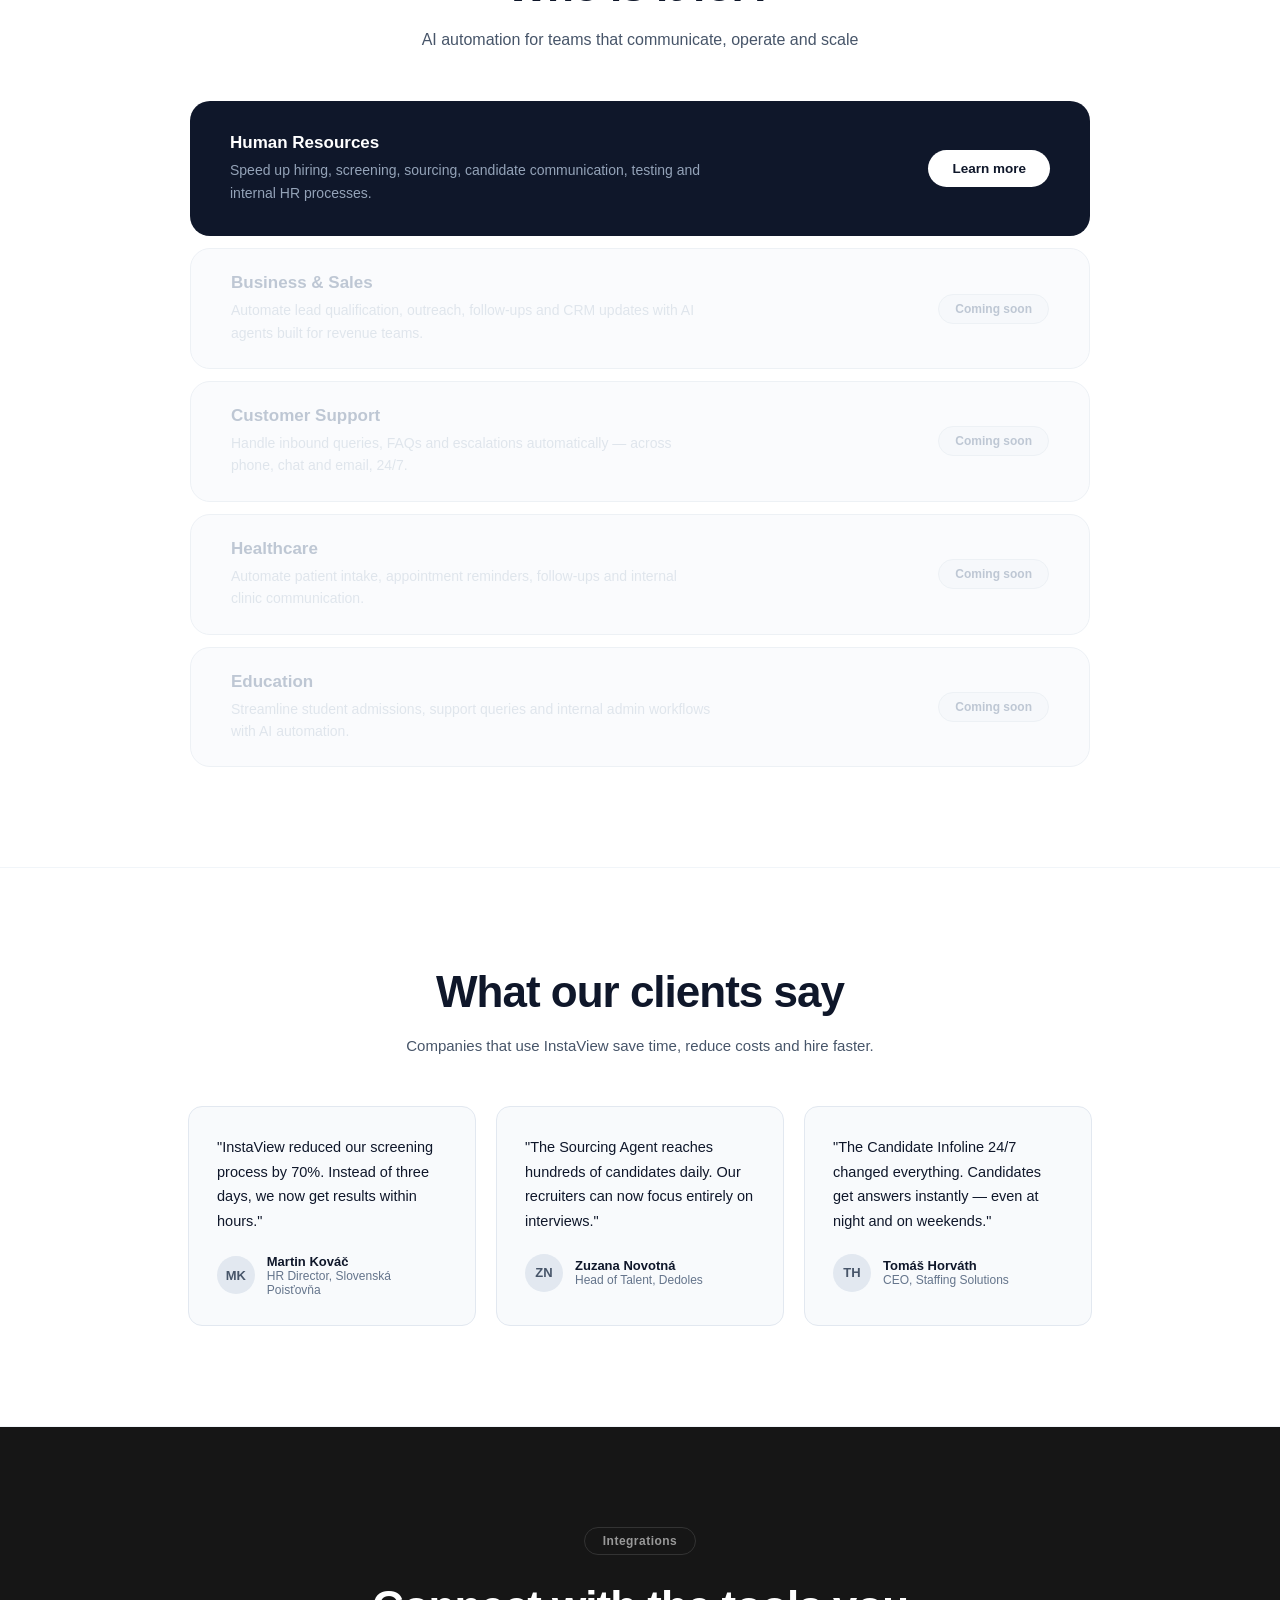
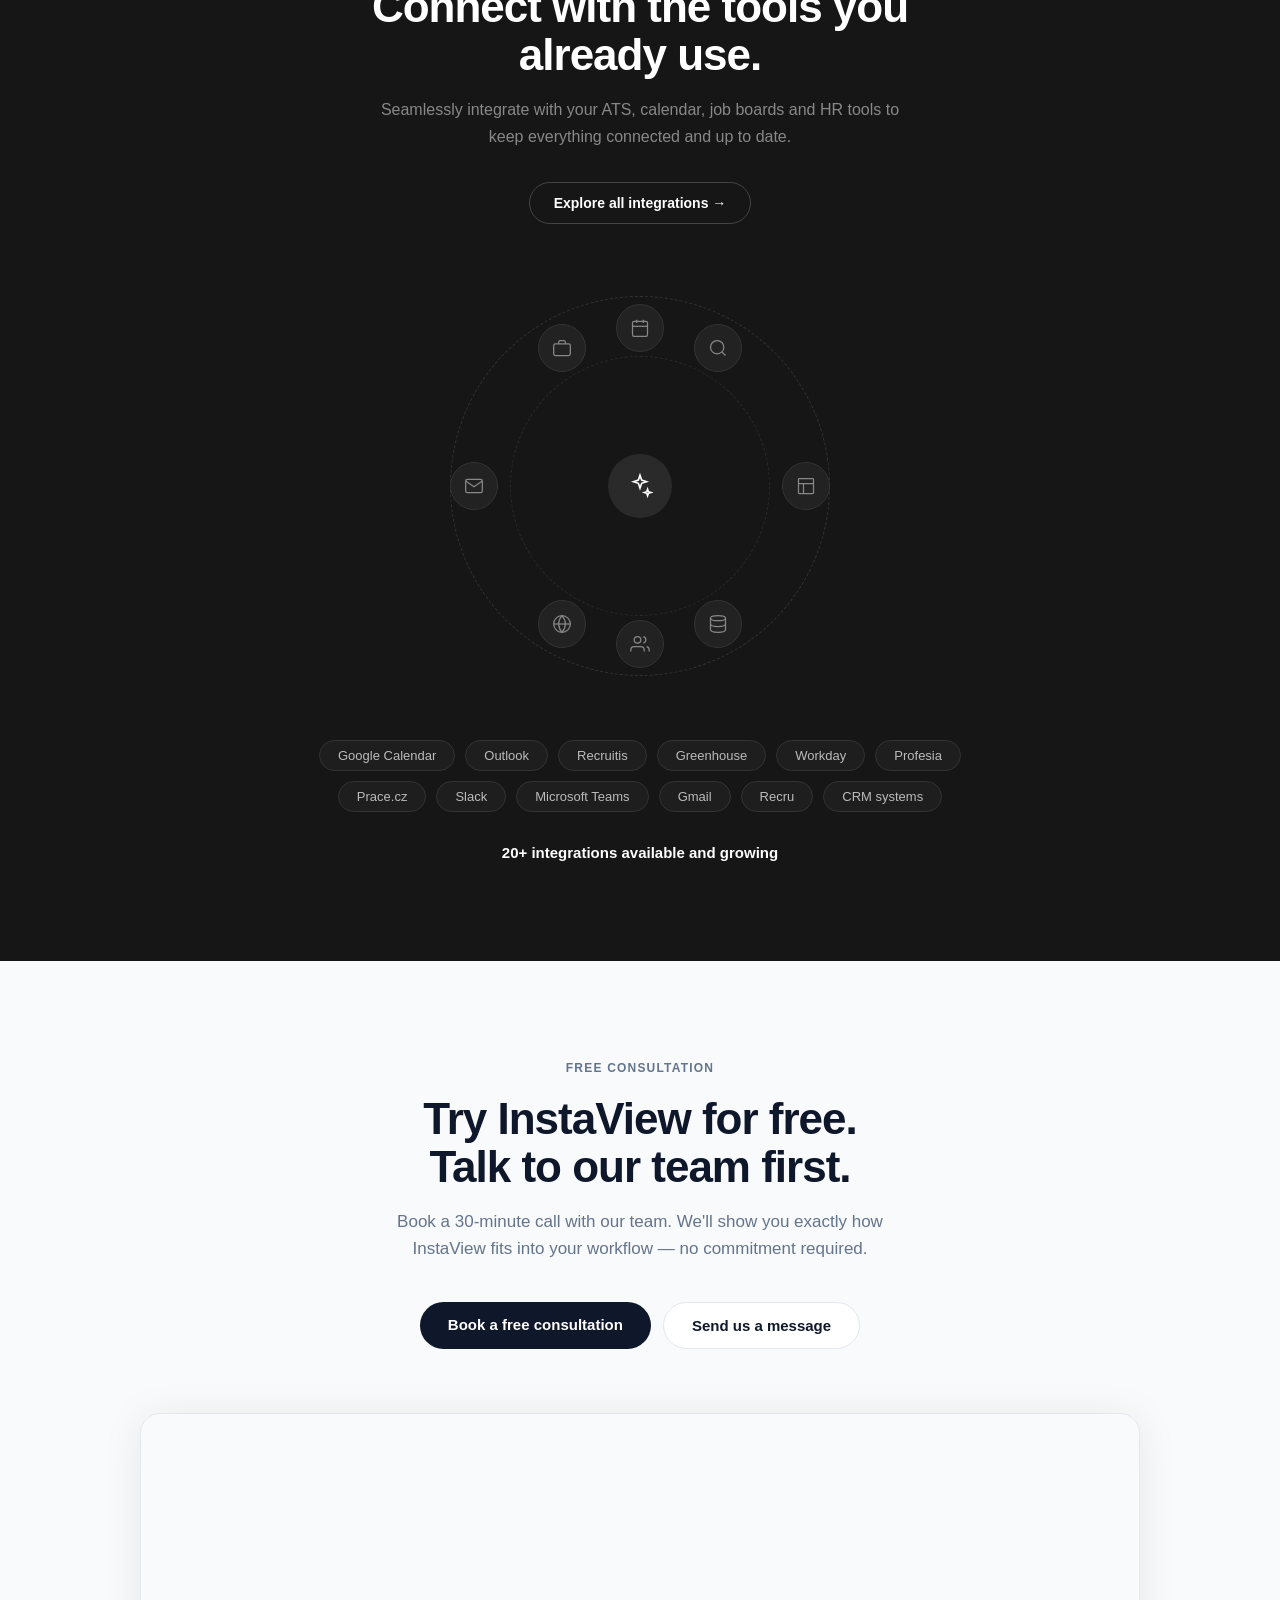
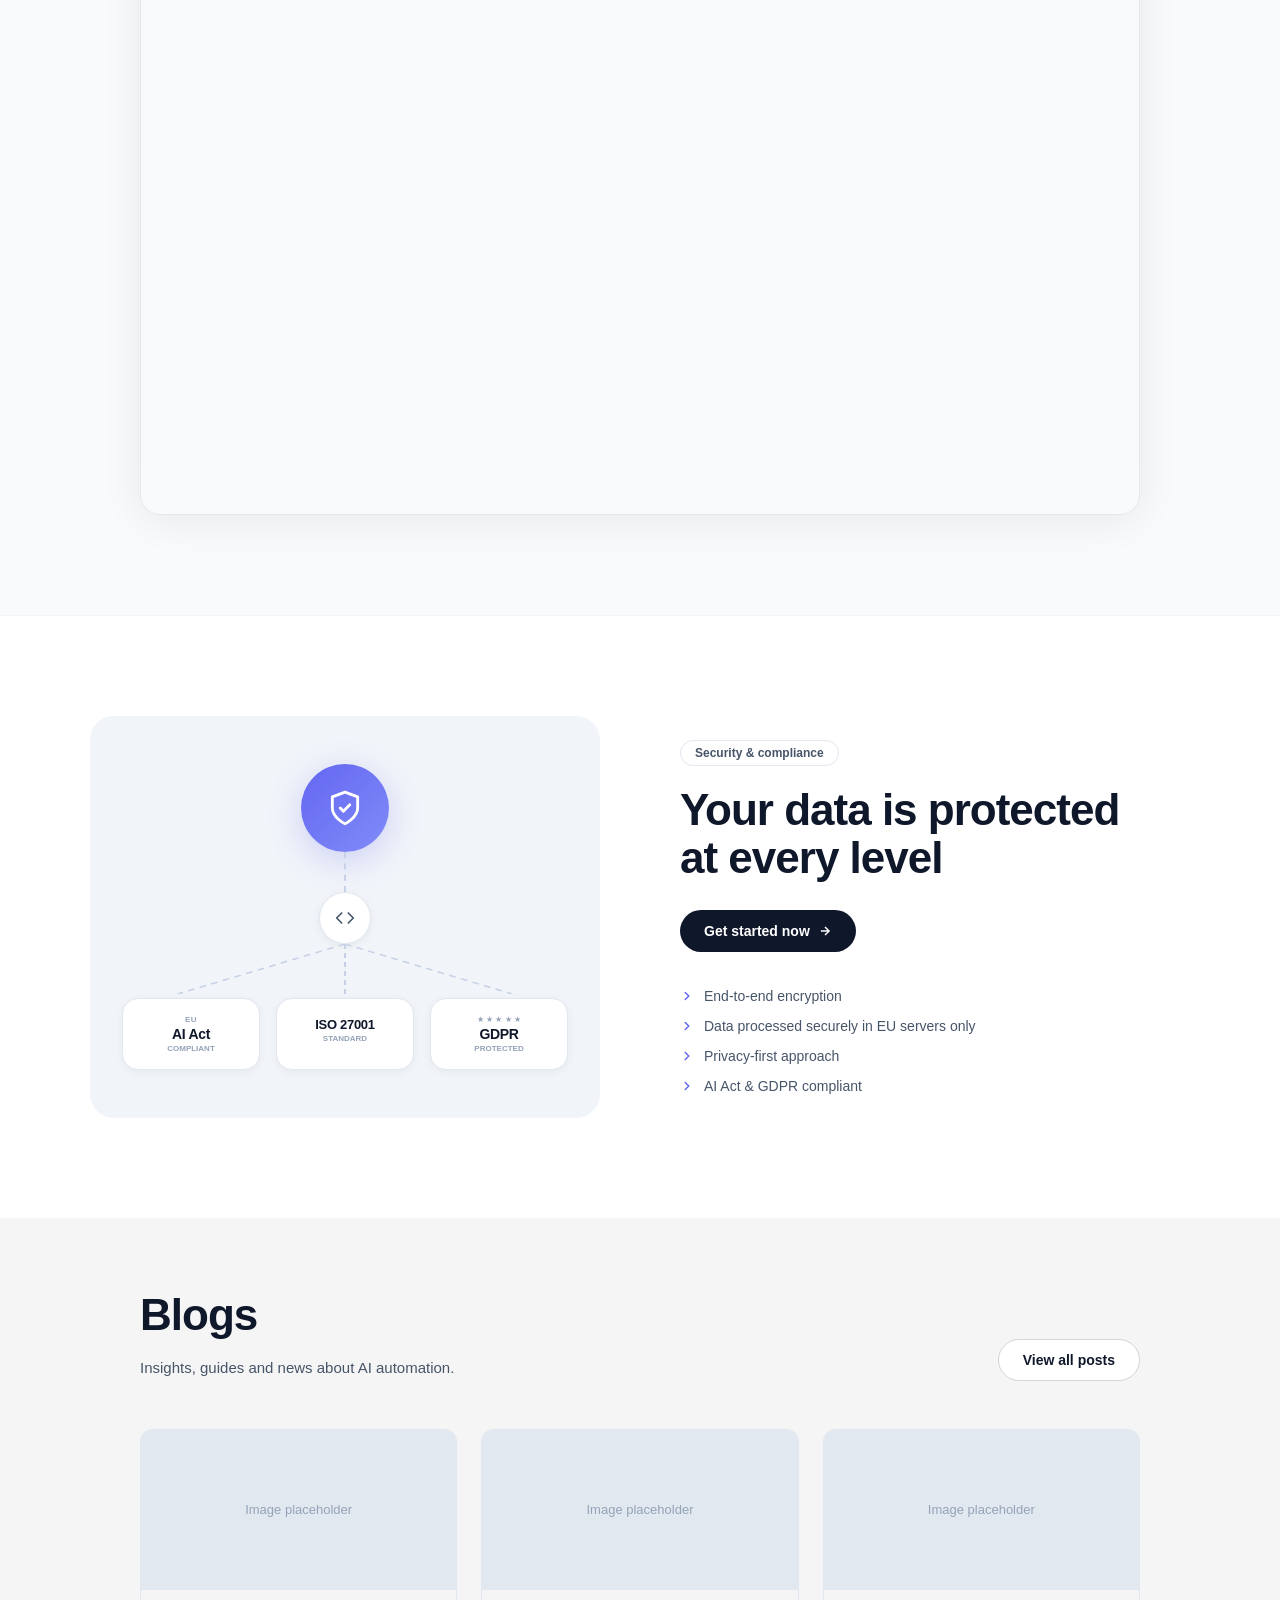
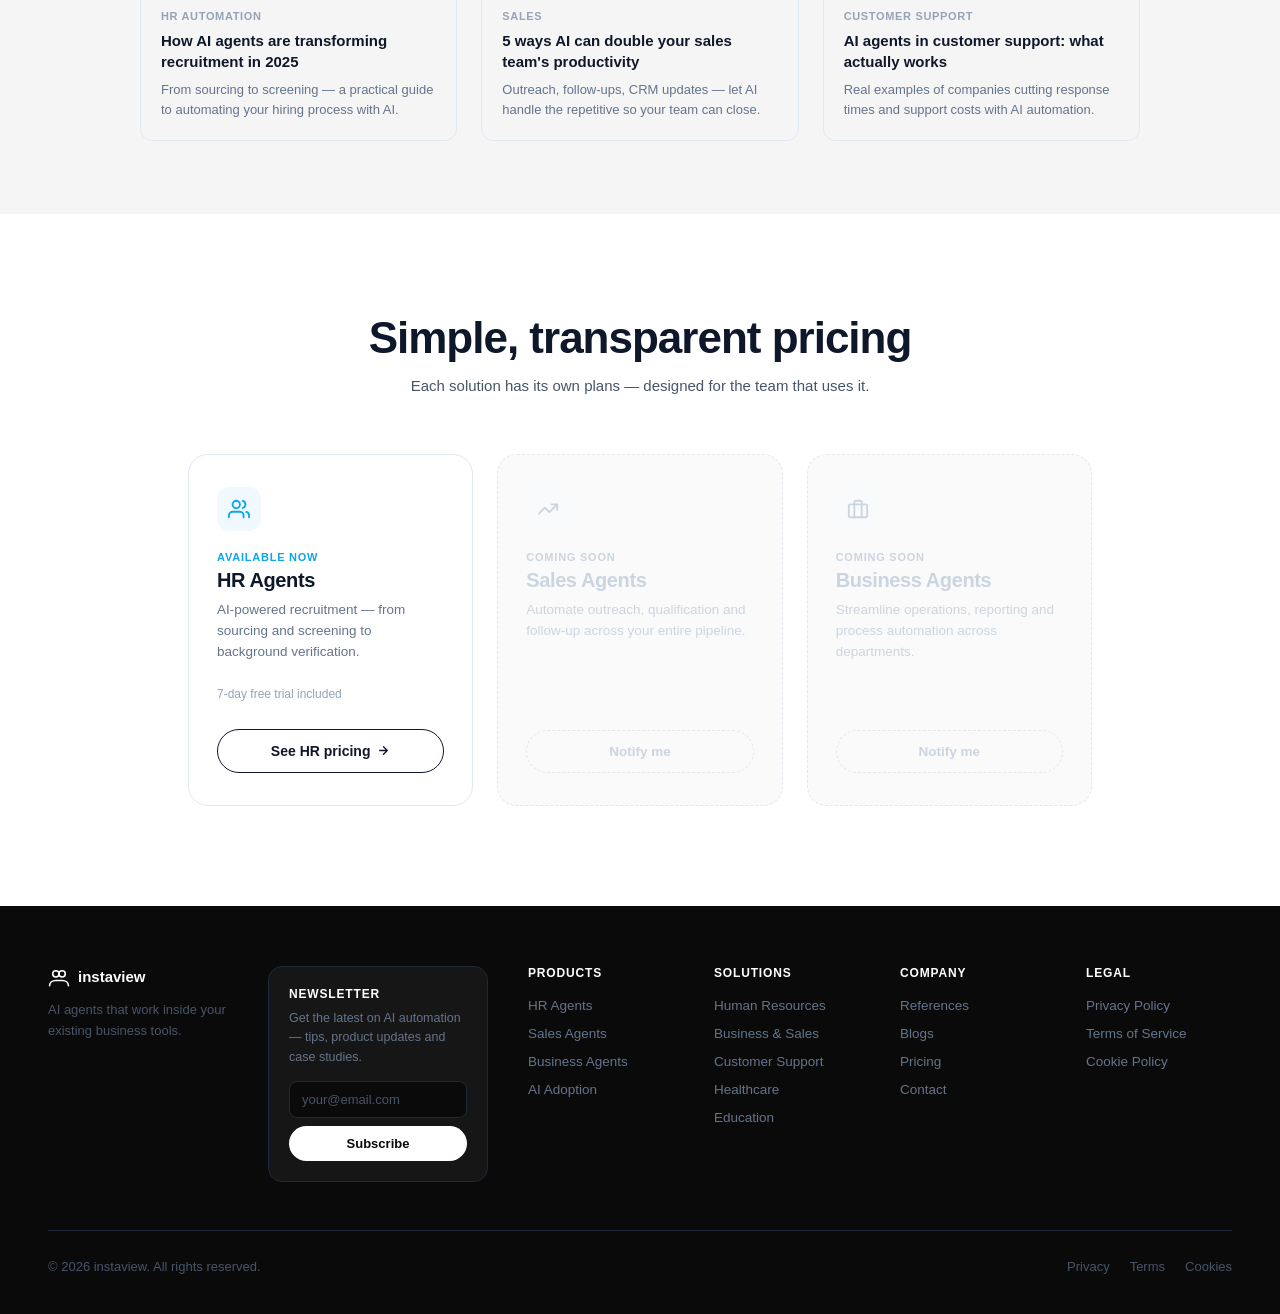
==== commit 899e28eb: "Fix broken CSS from mouth removal, add overflow:visible so arms show" ====
--- a/finance-platform.html
+++ b/finance-platform.html
@@ -1823,6 +1823,7 @@
   font-family: -apple-system, BlinkMacSystemFont, 'Segoe UI', sans-serif;
 }
 #msc-char {
+  overflow: visible;
   cursor: pointer;
   position: relative;
   user-select: none;
@@ -1989,6 +1990,7 @@
 /* ── LOBI/KUBI 3D Agent Widget (55 % scale) ─────────── */
 .agent-container {
   position: relative;
+  overflow: visible;
   width: 140px;
   height: 158px;
   display: flex;
@@ -2083,7 +2085,6 @@
   filter: blur(1px);
   pointer-events: none;
 }
- 100%{height:16px;} }
 
 /* Arms */
 .agent-arm {
@@ -2308,7 +2309,7 @@
     (function loop() {
       cx += (tx - cx) * 0.08;
       cy += (ty - cy) * 0.08;
-      if (eyesEl) eyesEl.style.transform = "translate(" + (cx*5) + "px," + (cy*4) + "px)";
+      if (eyesEl) eyesEl.style.transform = "translate(" + (cx*2) + "px," + (cy*1.5) + "px)";
       requestAnimationFrame(loop);
     })();
   })();
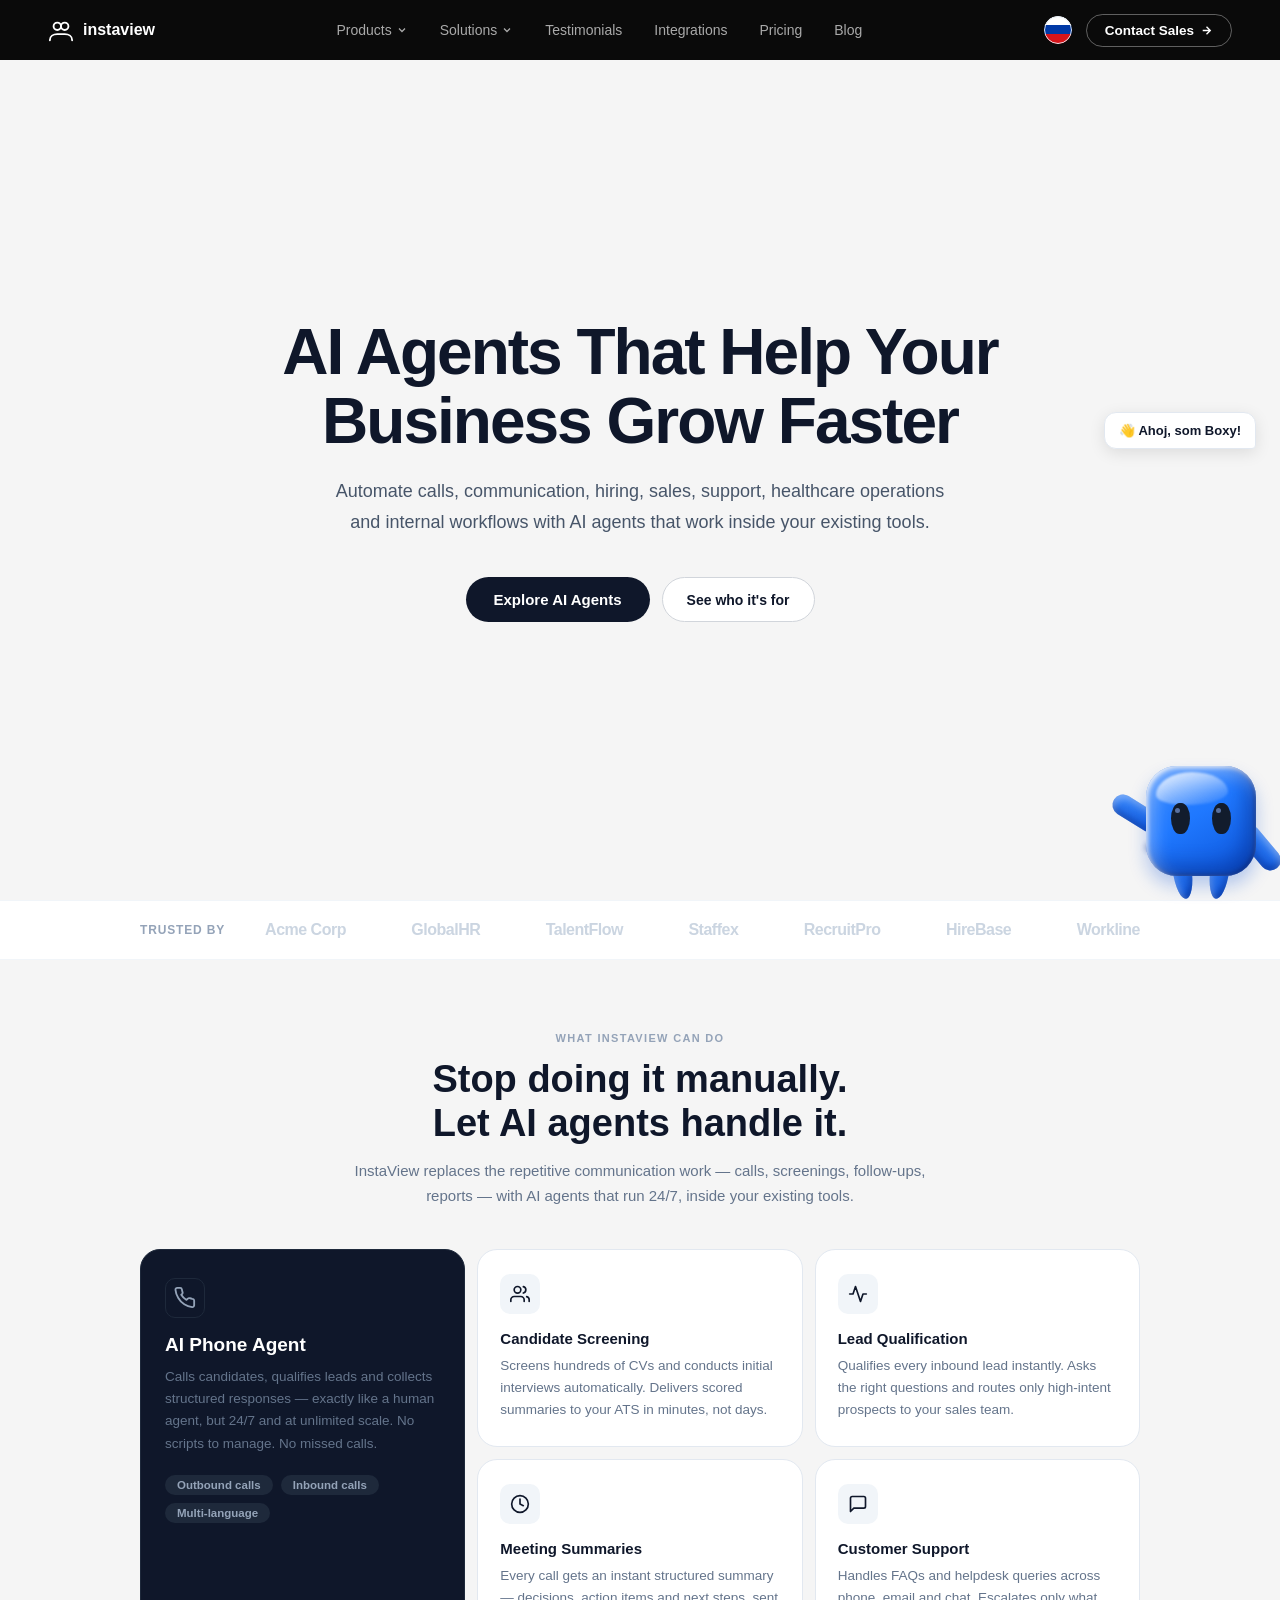
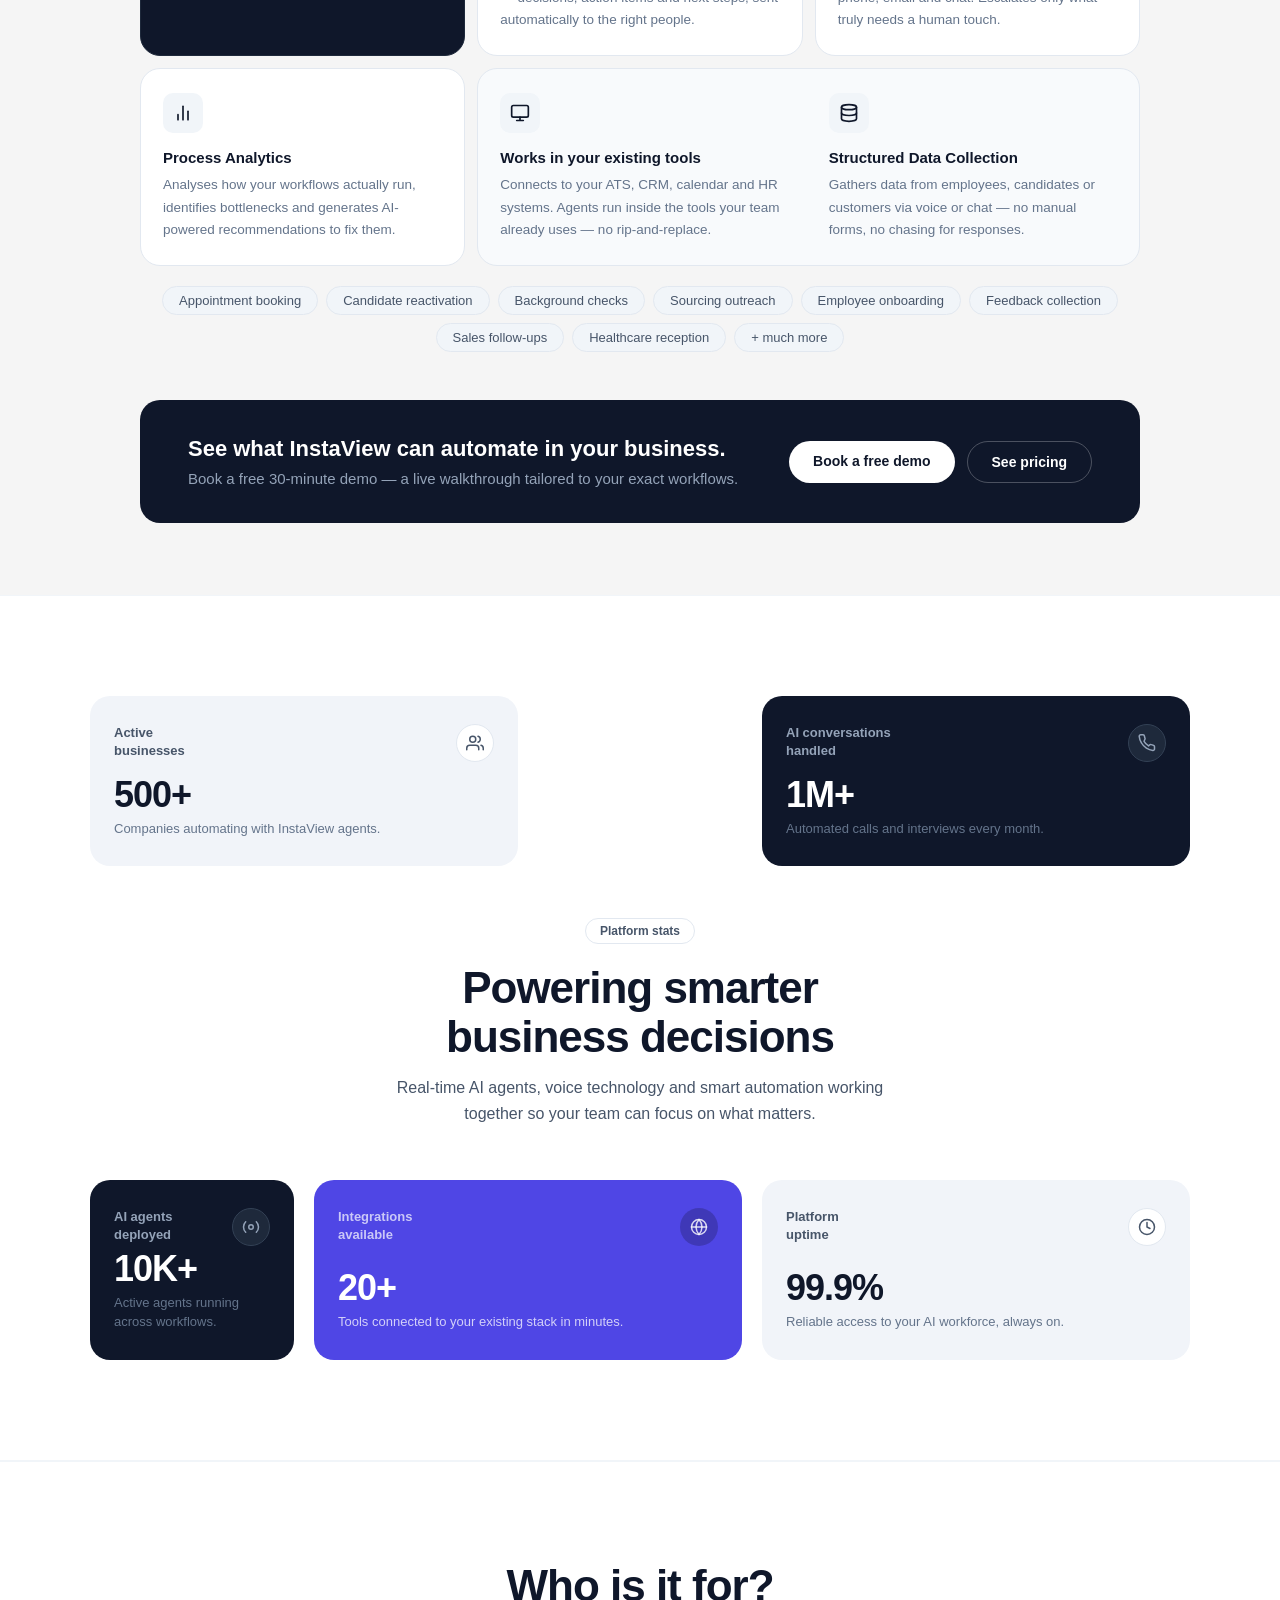
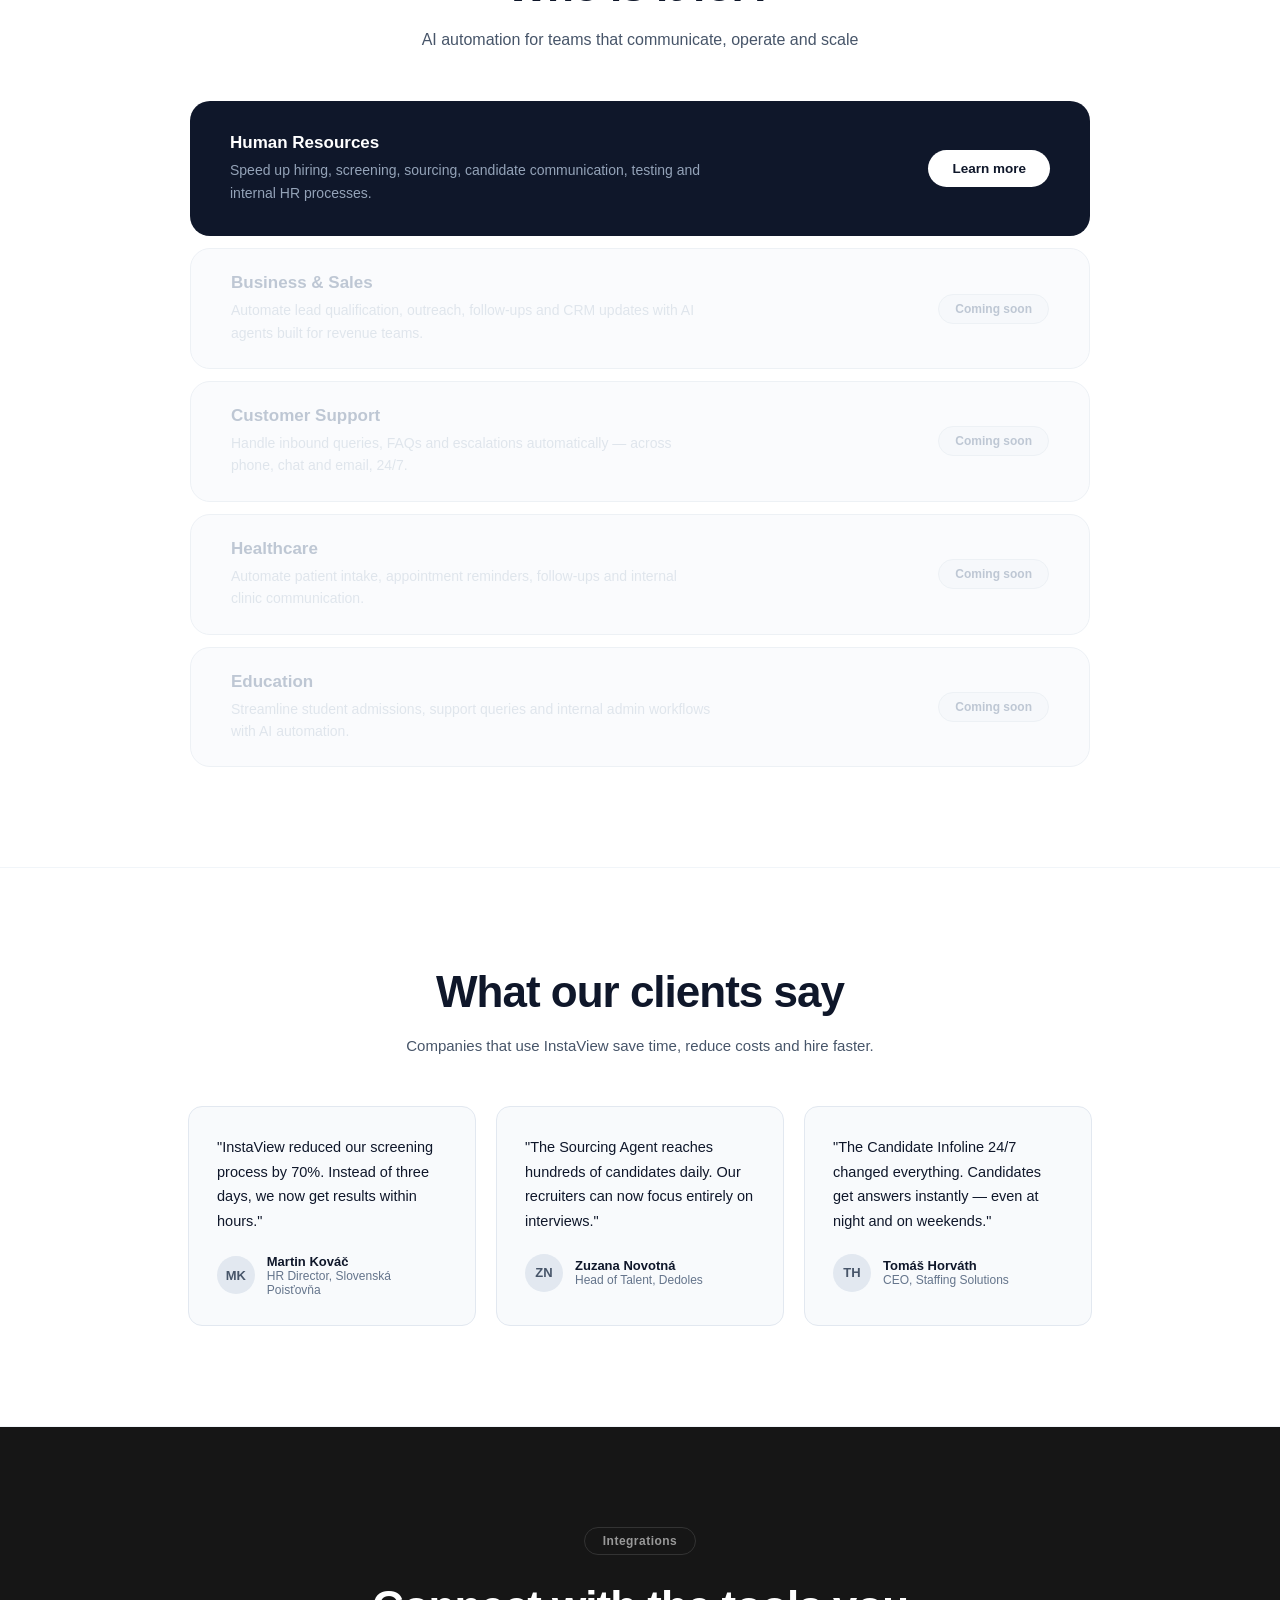
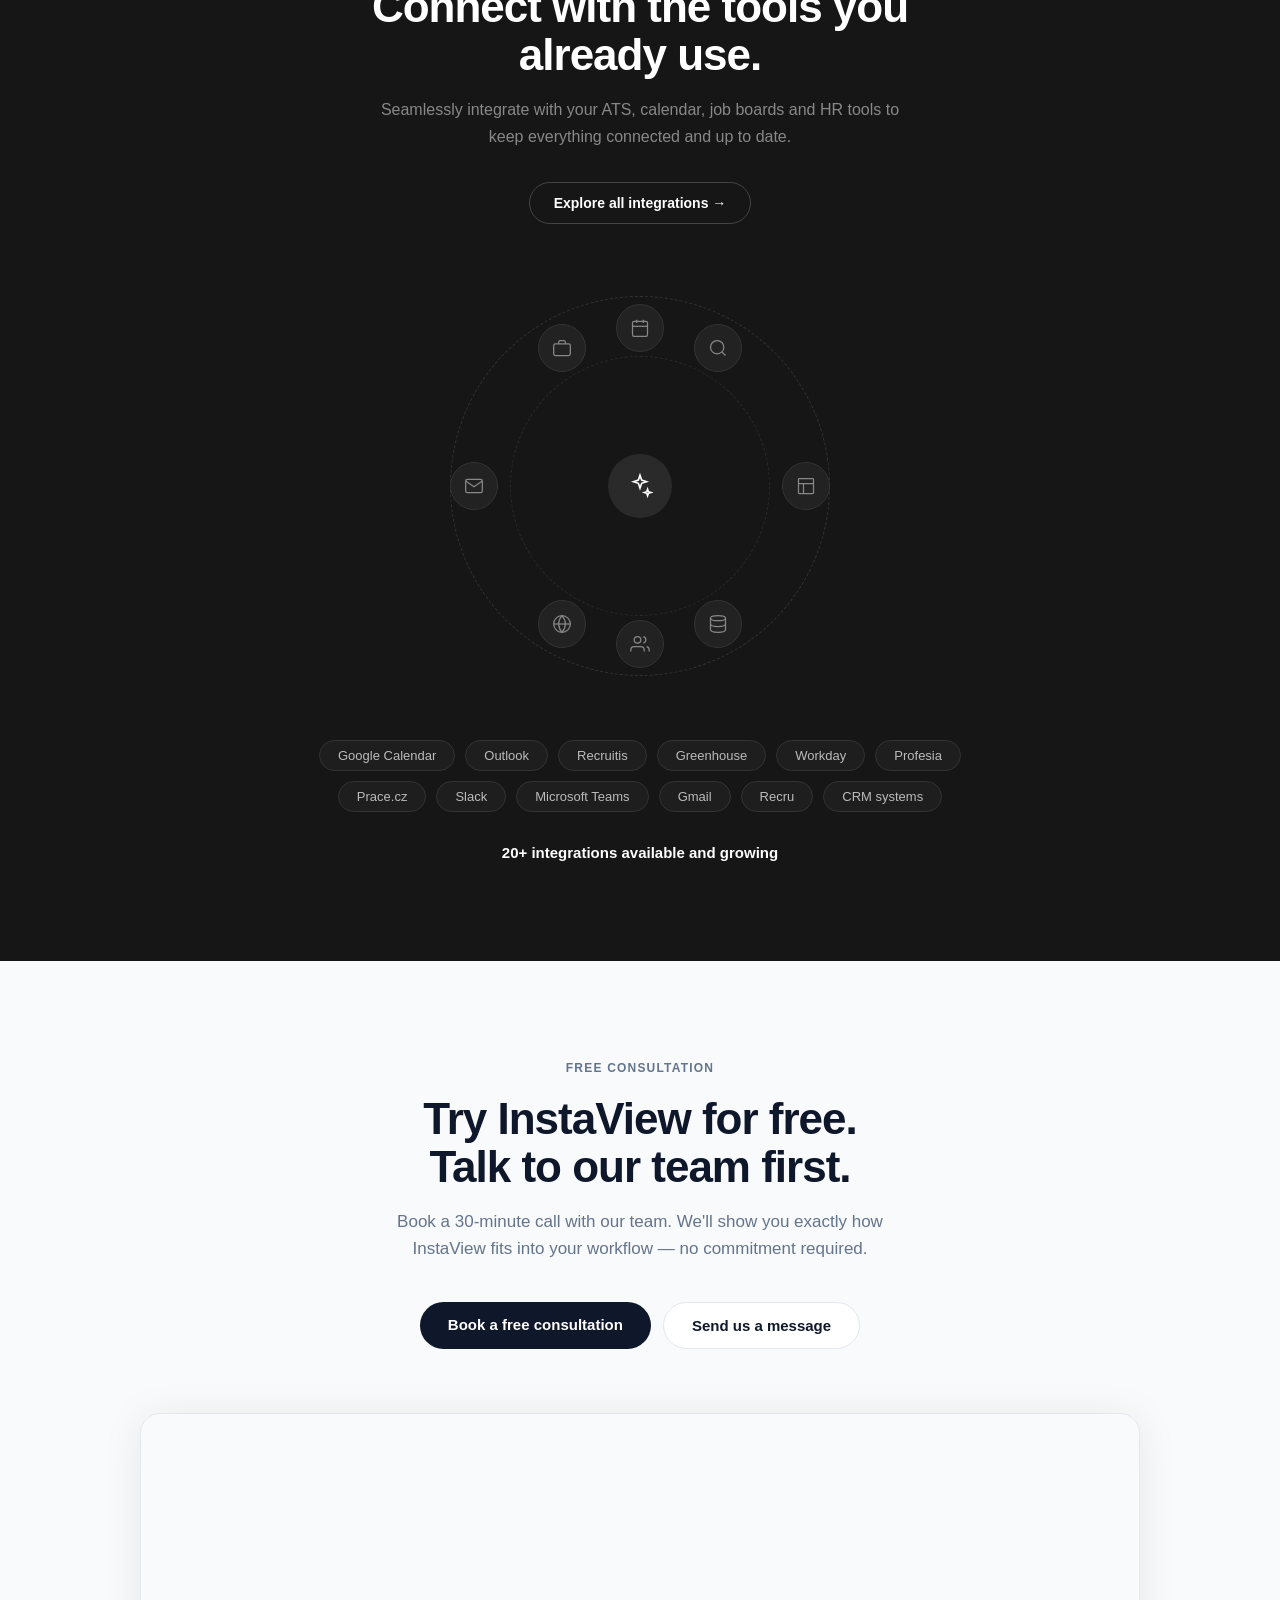
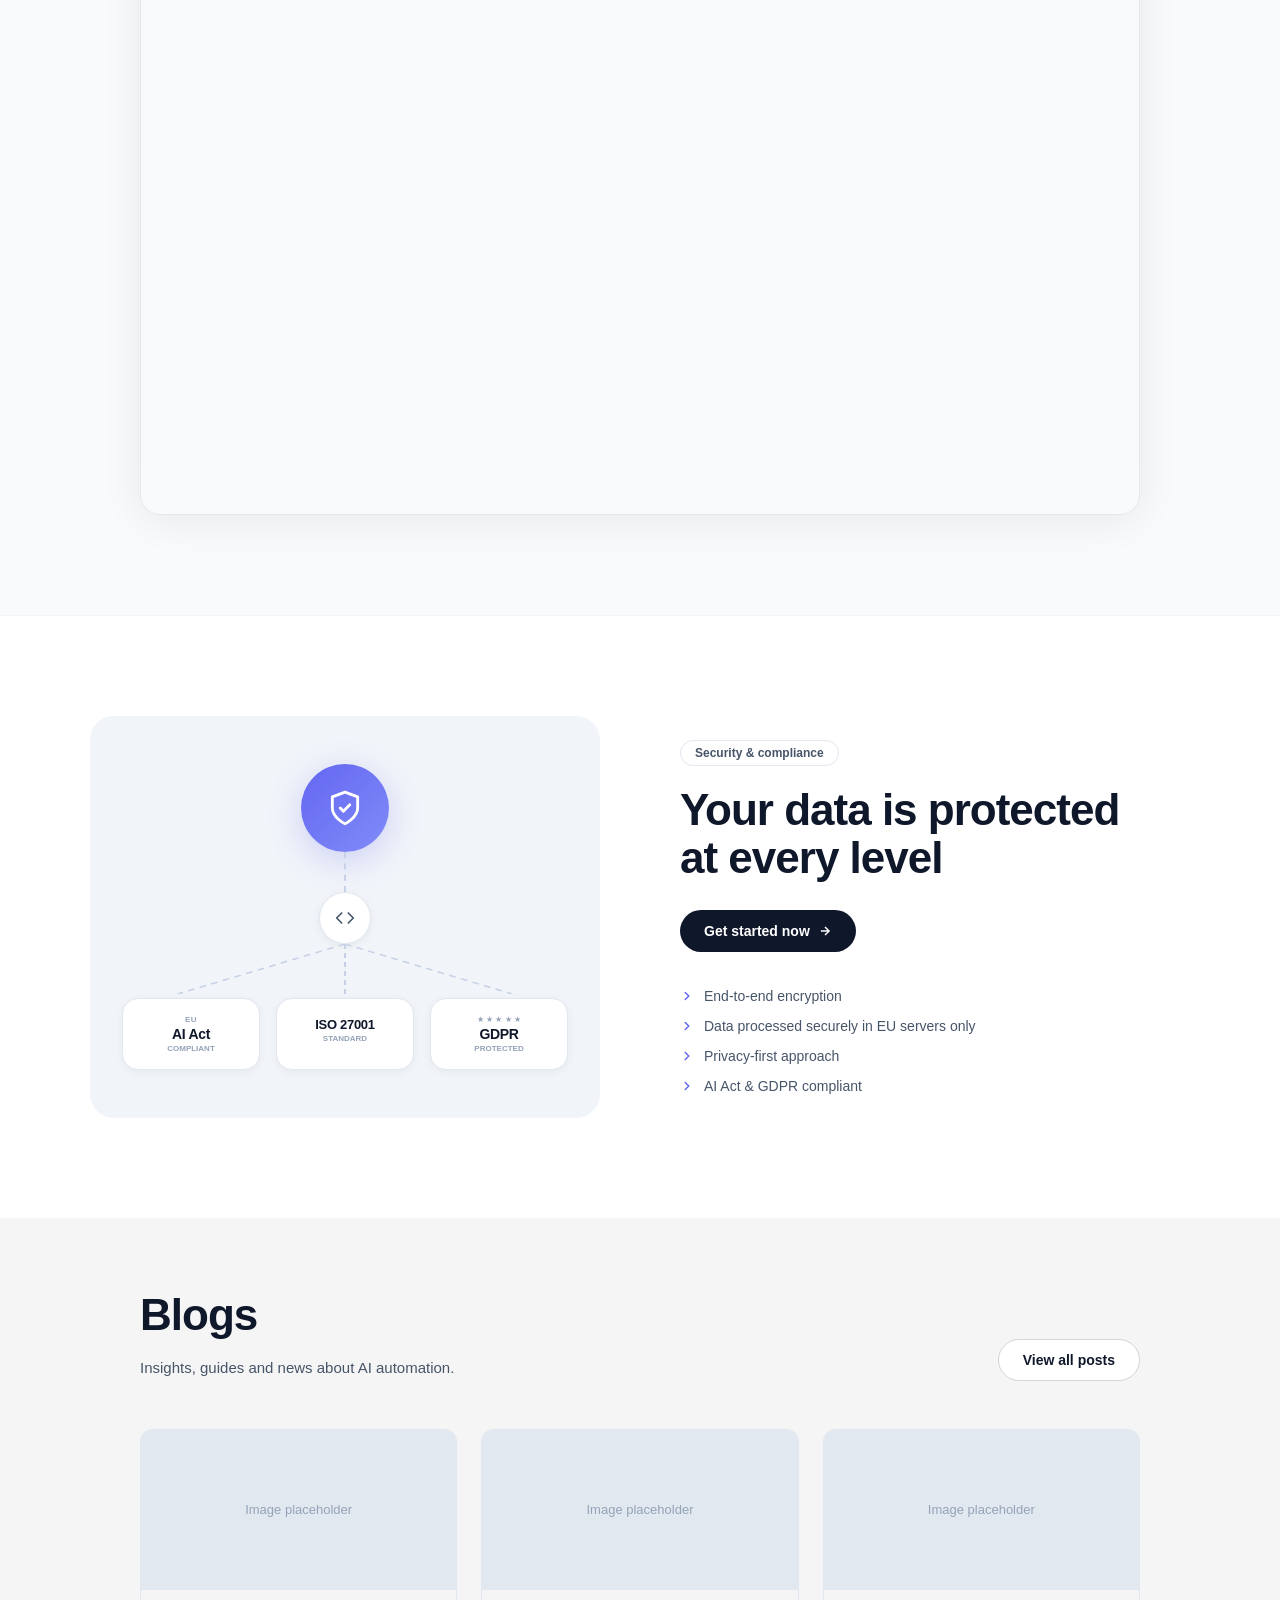
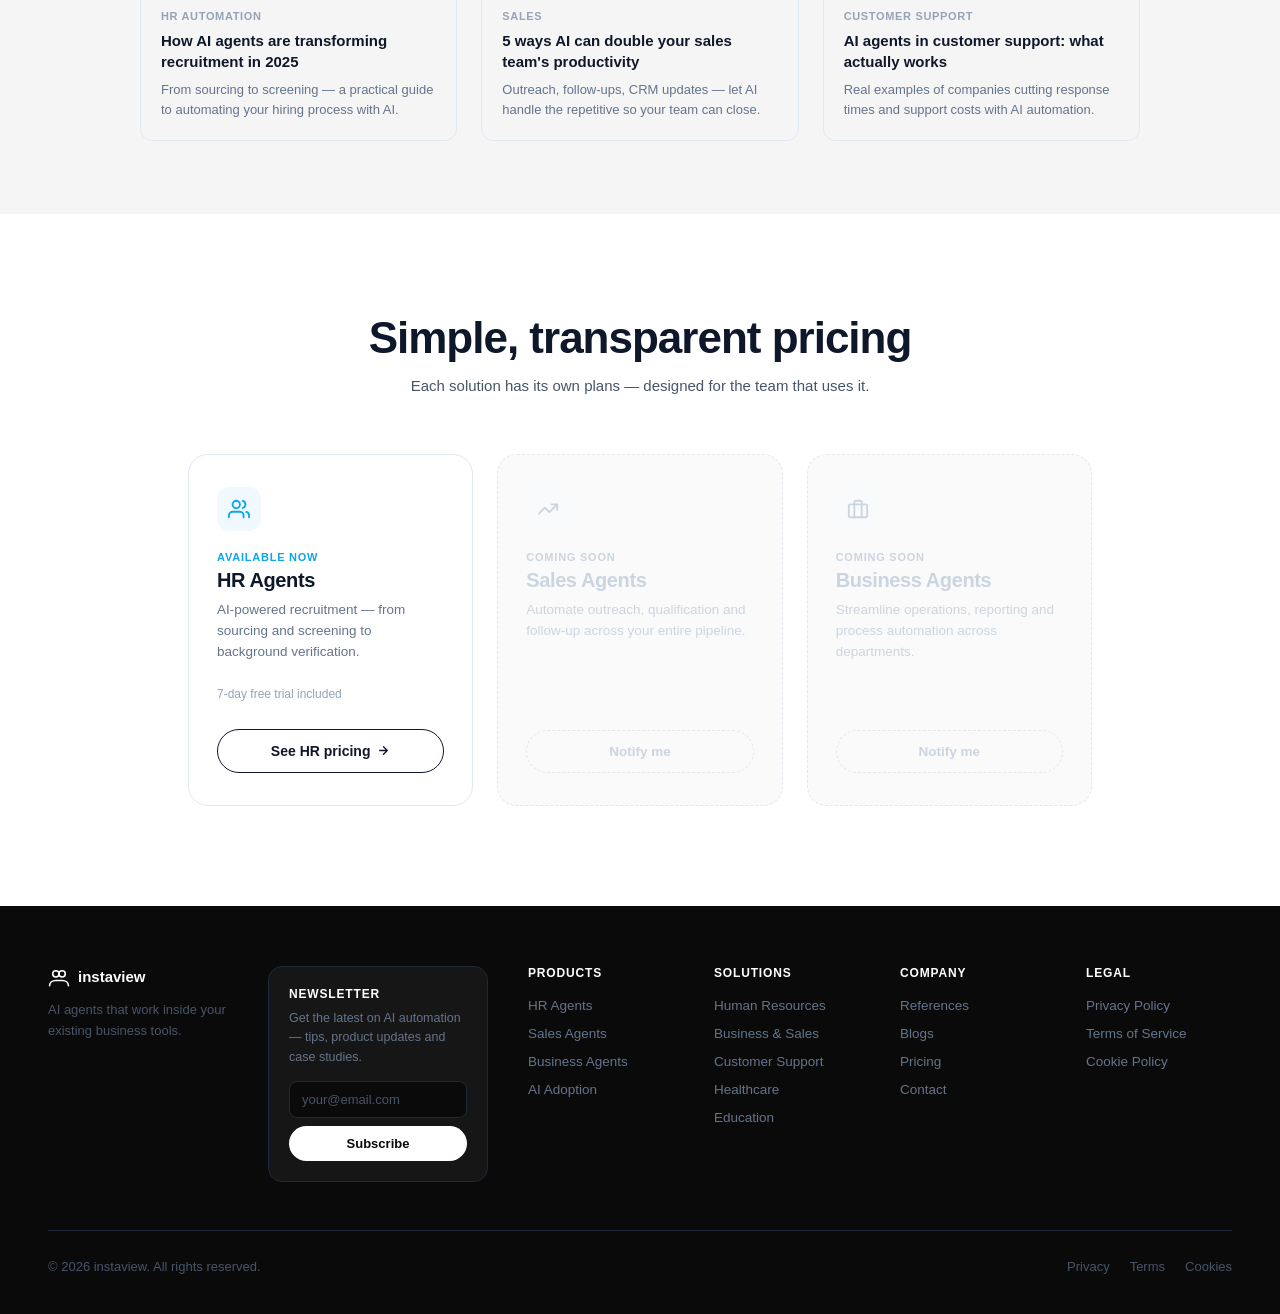
==== commit 66b5999e: "Name agent Boxy across both pages" ====
--- a/finance-platform.html
+++ b/finance-platform.html
@@ -1740,7 +1740,7 @@
 <!-- ═══ MASCOT AI WIDGET — MAIN PAGE ════════════════════════════ -->
 <div id="msc-wrap" class="msc-state-idle">
 
-  <div id="msc-greeting">👋 Môžem ti pomôcť?</div>
+  <div id="msc-greeting">👋 Ahoj, som Boxy!</div>
 
   <div id="msc-panel">
     <div class="msc-ph">
@@ -1748,8 +1748,8 @@
         <svg viewBox="0 0 100 122" width="26" height="32"><defs><linearGradient id="mhg" x1="20%" y1="0%" x2="80%" y2="100%"><stop offset="0%" stop-color="#a5b4fc"/><stop offset="100%" stop-color="#818cf8"/></linearGradient></defs><ellipse cx="11" cy="63" rx="13" ry="8" fill="url(#mhg)" transform="rotate(-22 11 63)"/><ellipse cx="89" cy="63" rx="13" ry="8" fill="url(#mhg)" transform="rotate(22 89 63)"/><rect x="17" y="15" width="66" height="74" rx="21" fill="url(#mhg)"/><rect x="26" y="82" width="18" height="24" rx="9" fill="url(#mhg)"/><rect x="56" y="82" width="18" height="24" rx="9" fill="url(#mhg)"/><ellipse cx="37" cy="57" rx="5" ry="7" fill="rgba(255,255,255,.8)"/><path d="M52,56 Q62,49 72,56" stroke="rgba(255,255,255,.8)" stroke-width="3" fill="none" stroke-linecap="round"/></svg>
       </div>
       <div>
-        <div class="msc-ph-name">InstaView AI</div>
-        <div class="msc-ph-sub"><span class="msc-ph-dot"></span>Online · vždy tu</div>
+        <div class="msc-ph-name">Boxy</div>
+        <div class="msc-ph-sub"><span class="msc-ph-dot"></span>Boxy · InstaView AI</div>
       </div>
       <button class="msc-ph-close" onclick="mscClose()" aria-label="Zavrieť">
         <svg width="16" height="16" viewBox="0 0 24 24" fill="none" stroke="rgba(255,255,255,.8)" stroke-width="2.5" stroke-linecap="round"><line x1="18" y1="6" x2="6" y2="18"/><line x1="6" y1="6" x2="18" y2="18"/></svg>
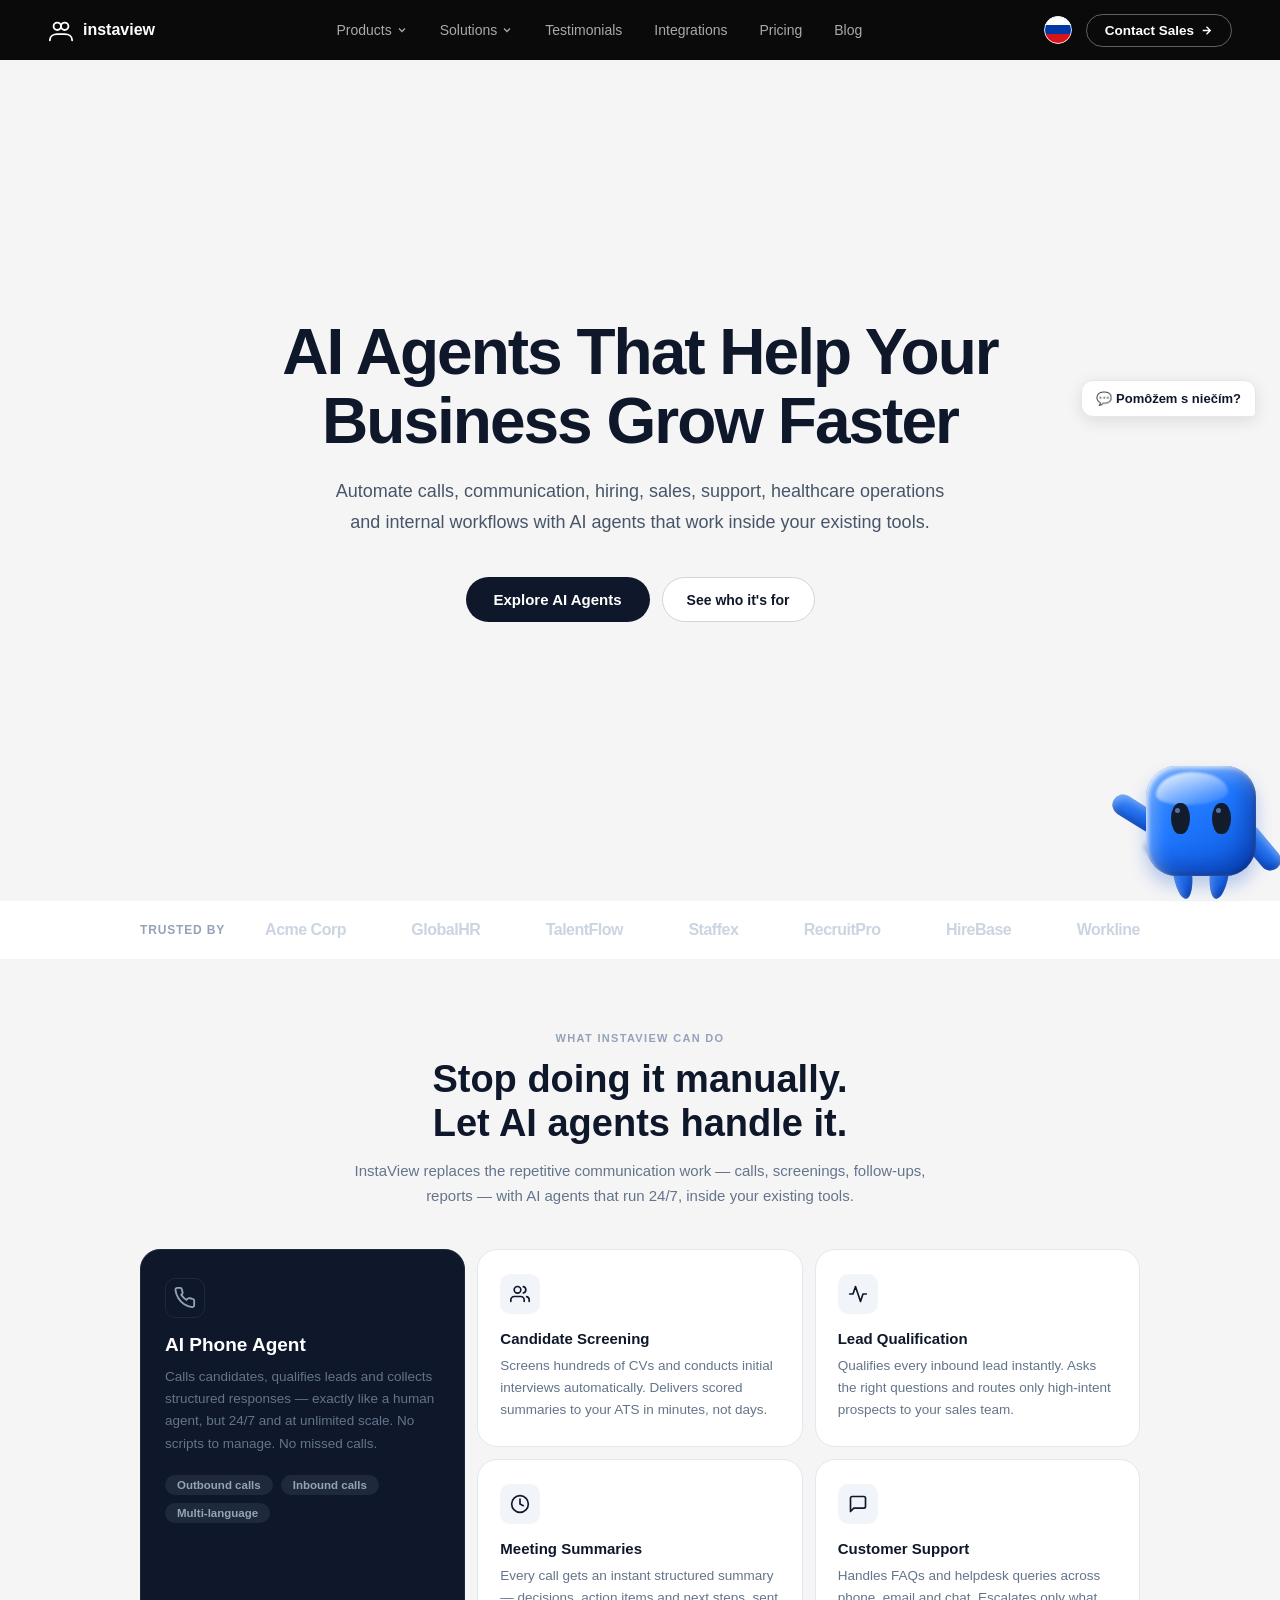
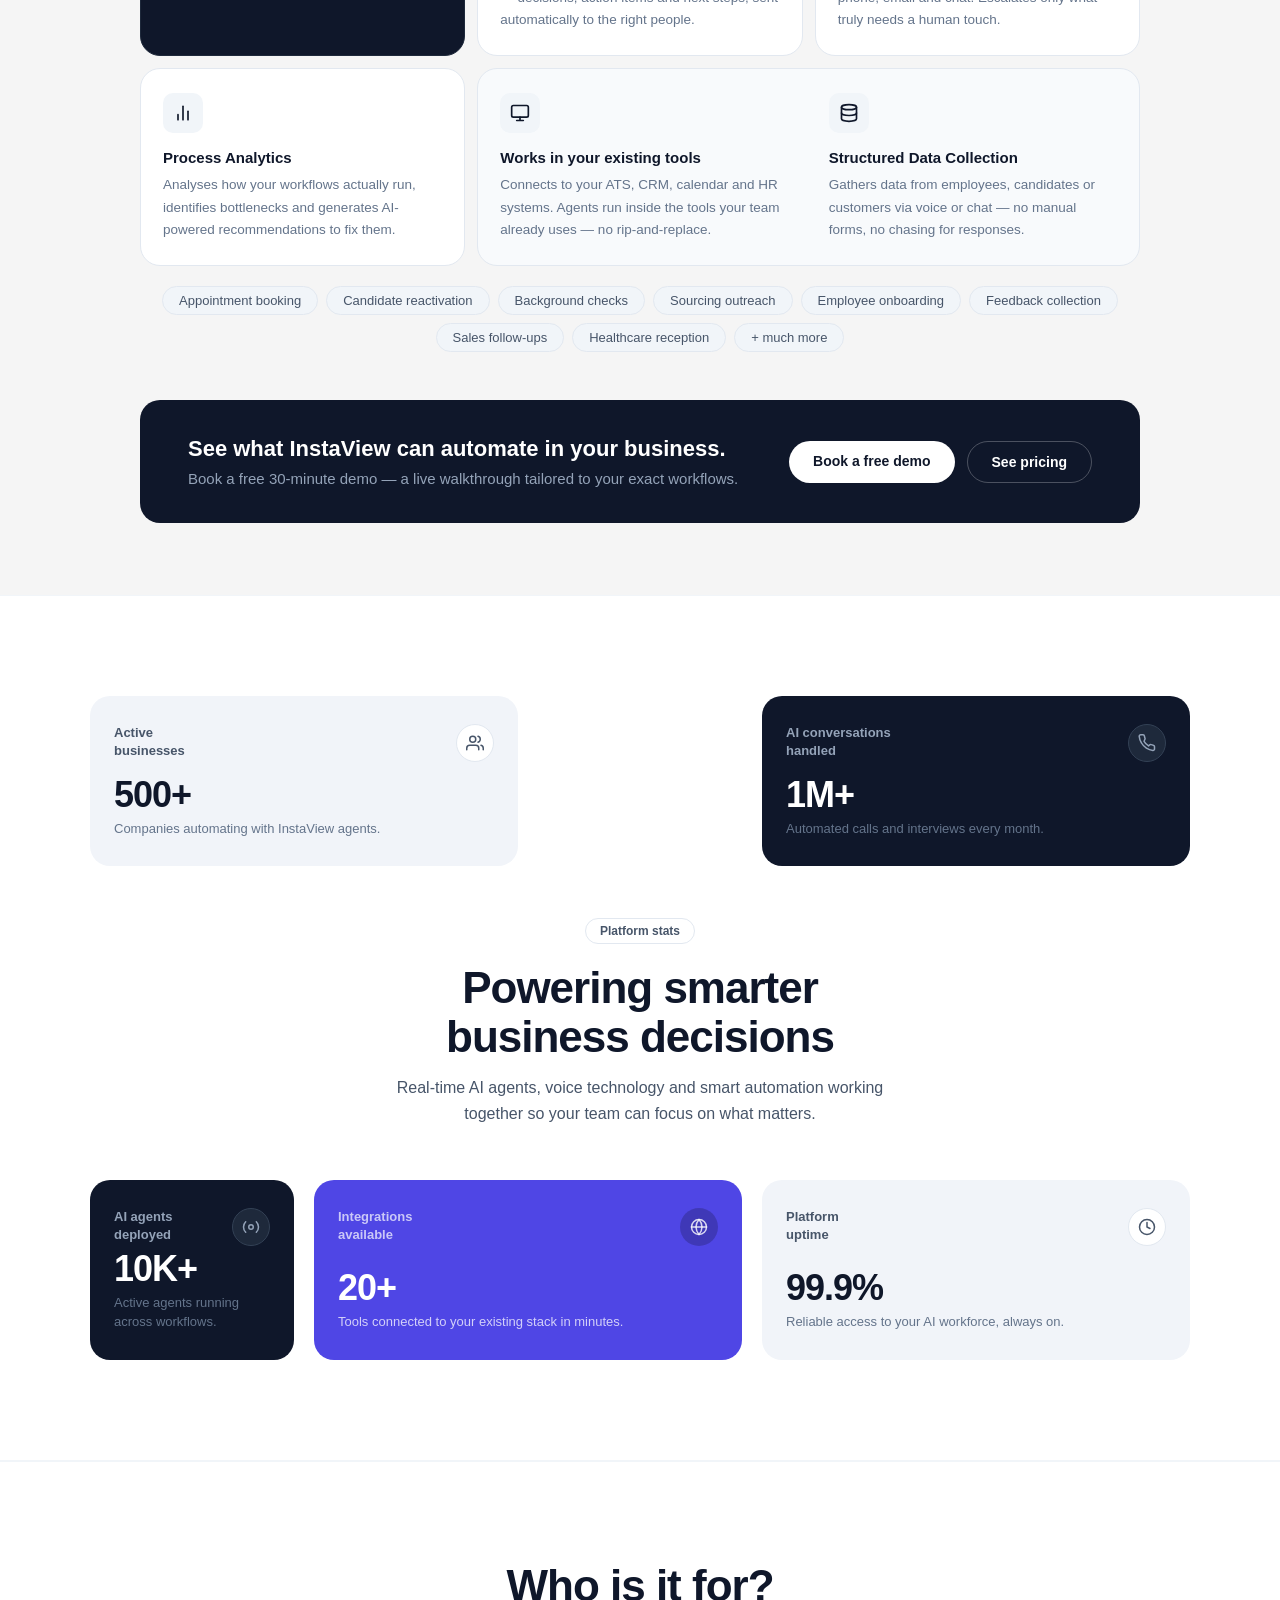
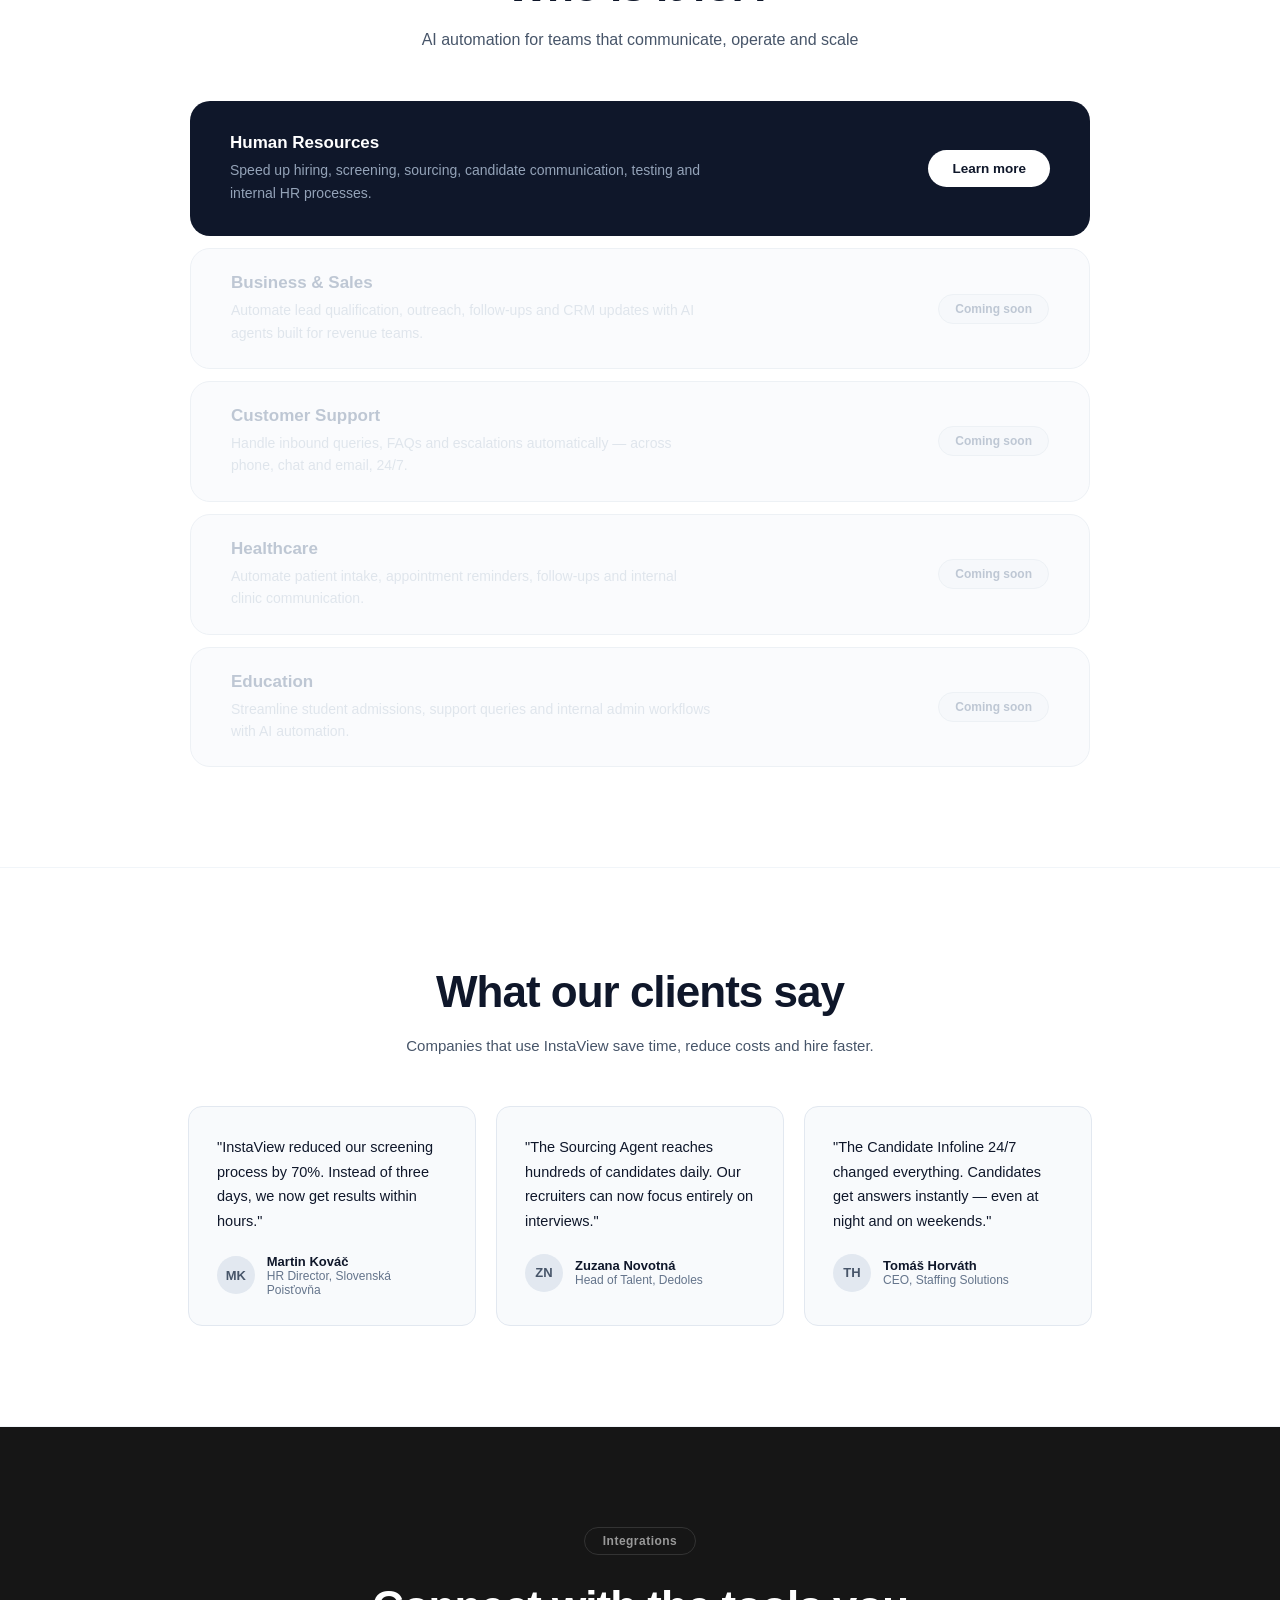
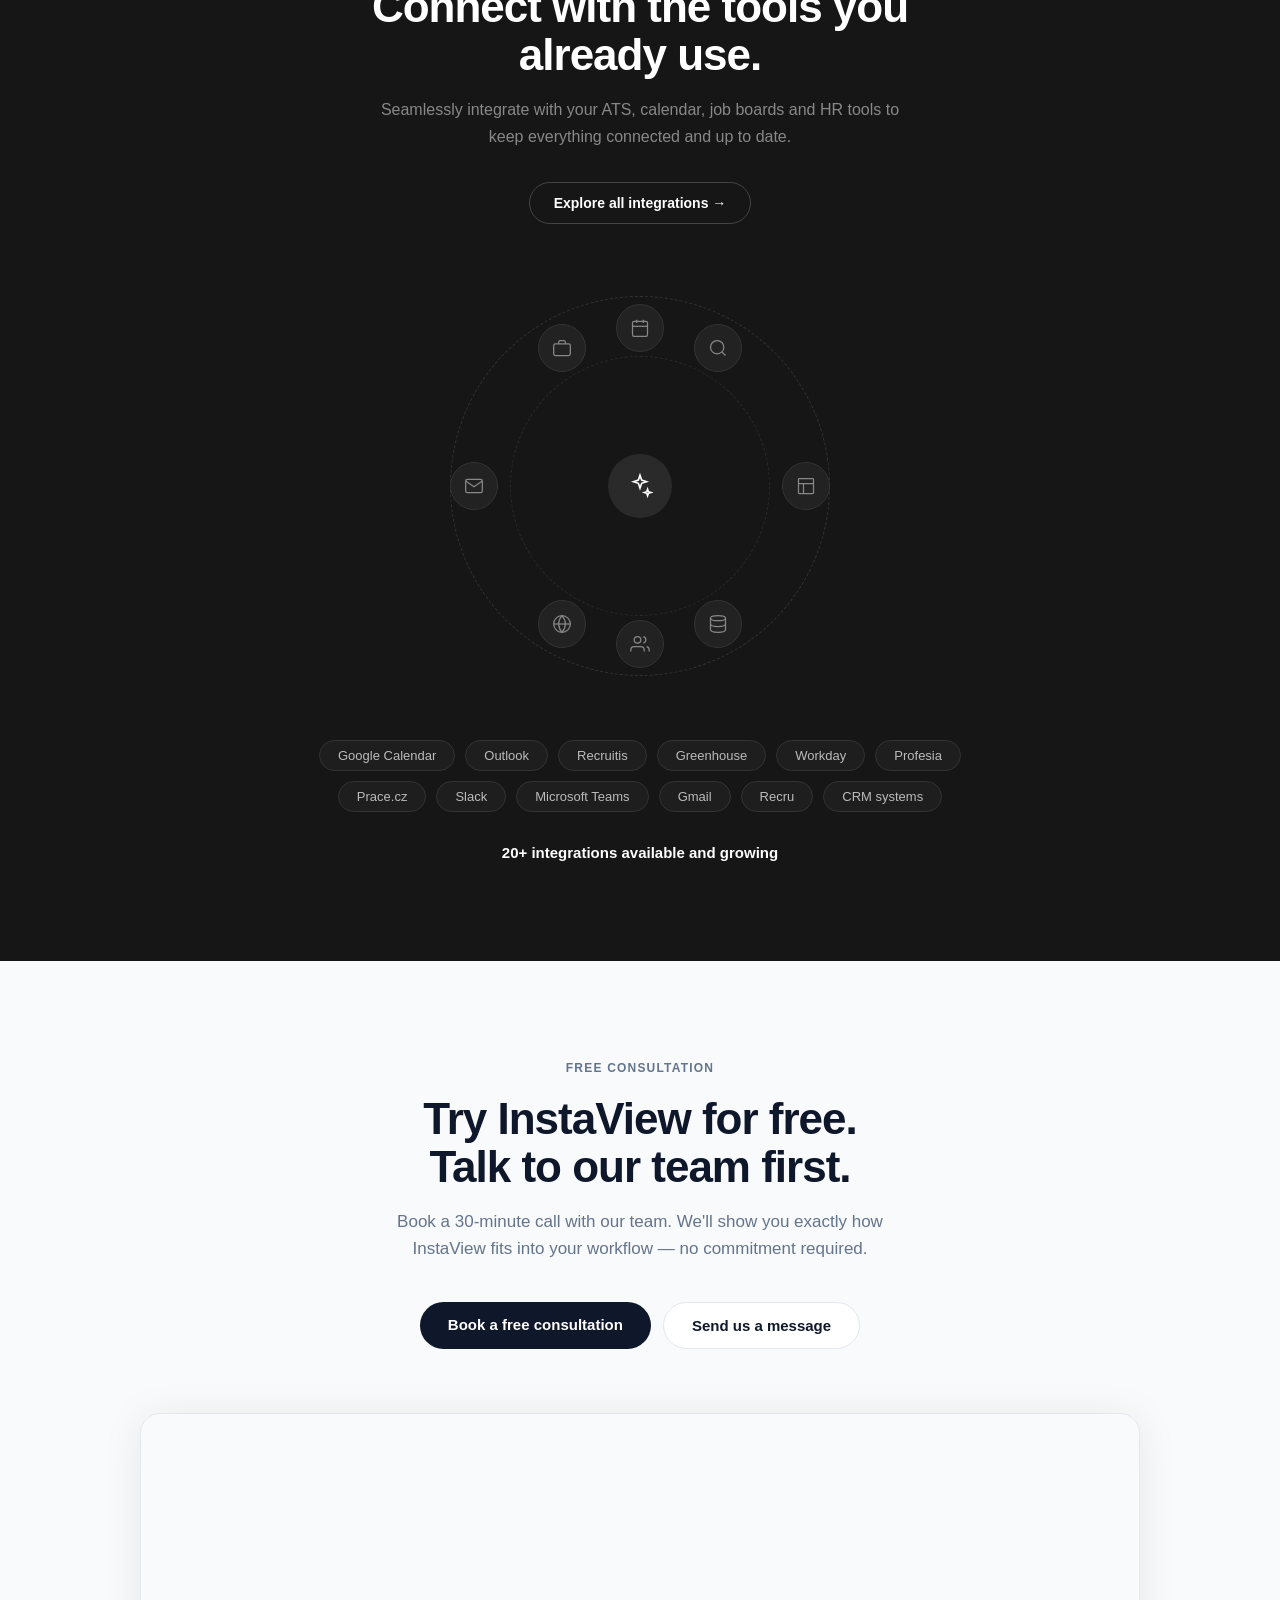
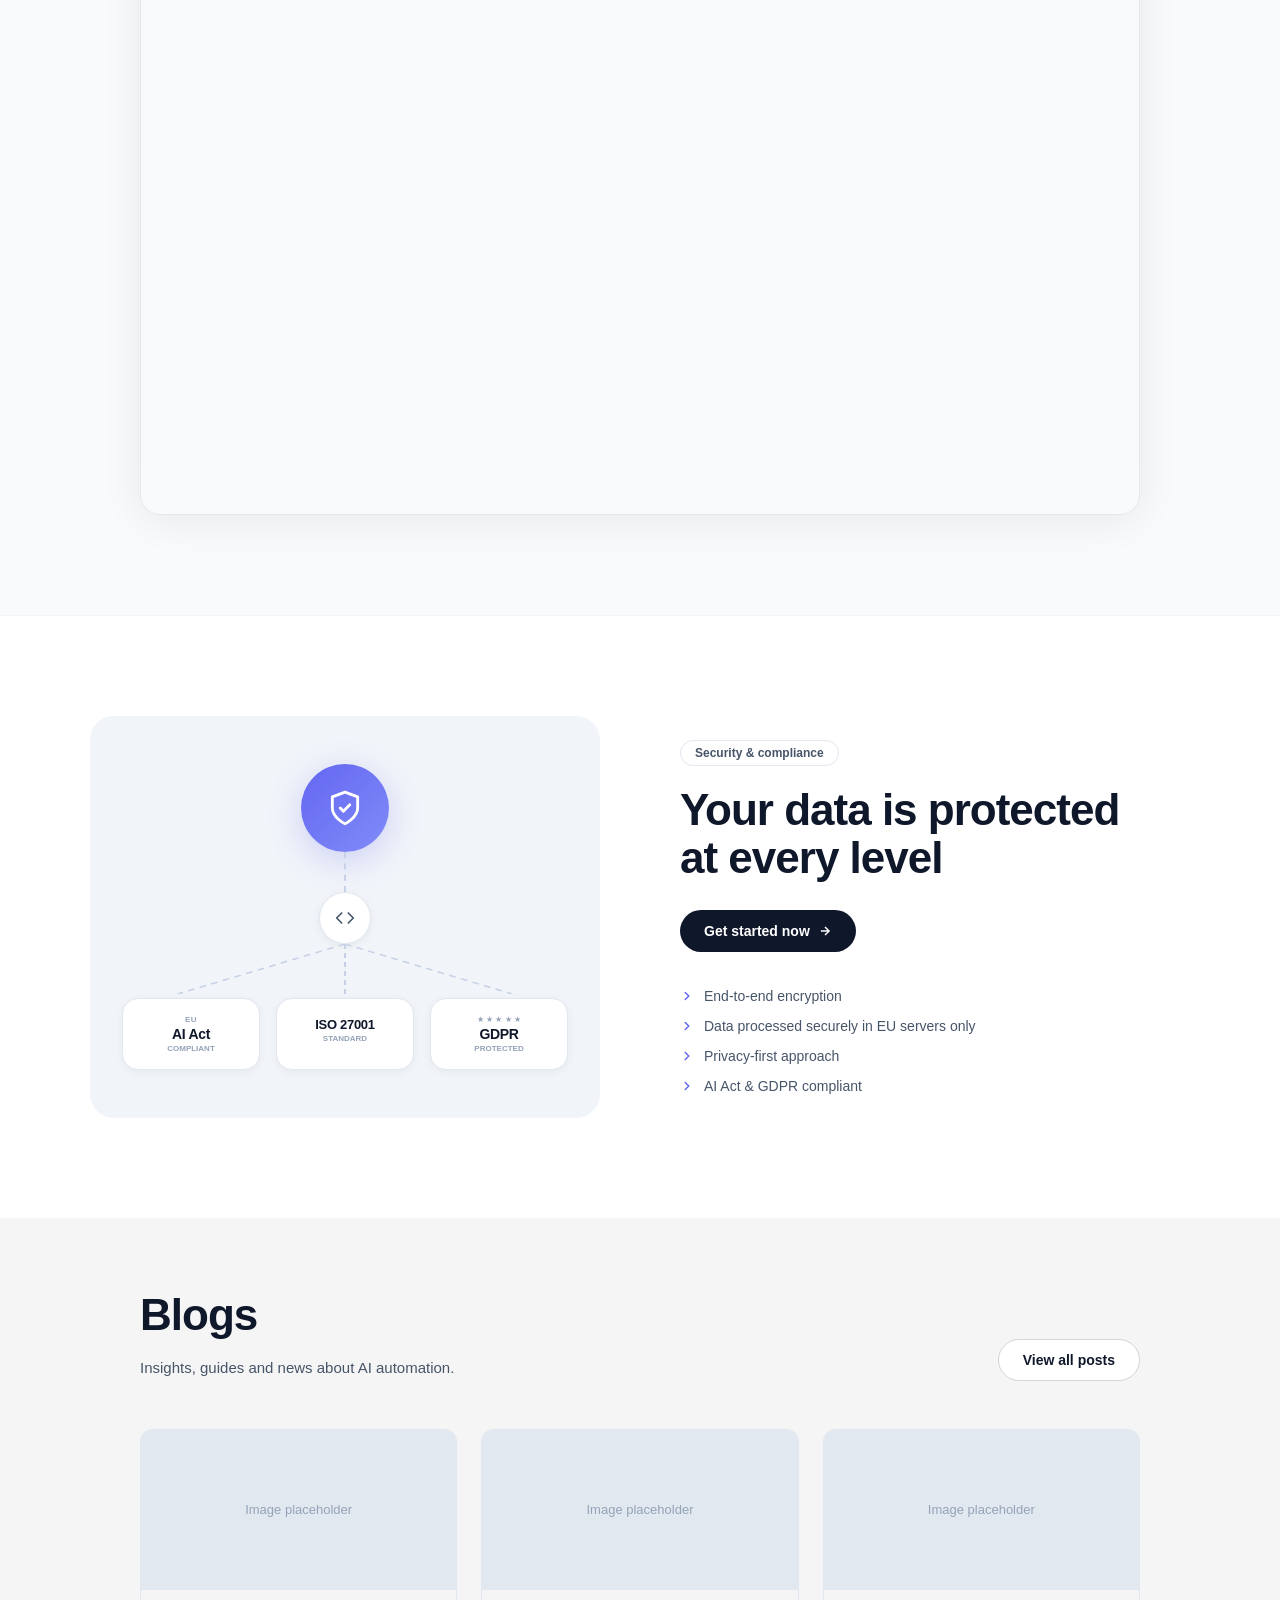
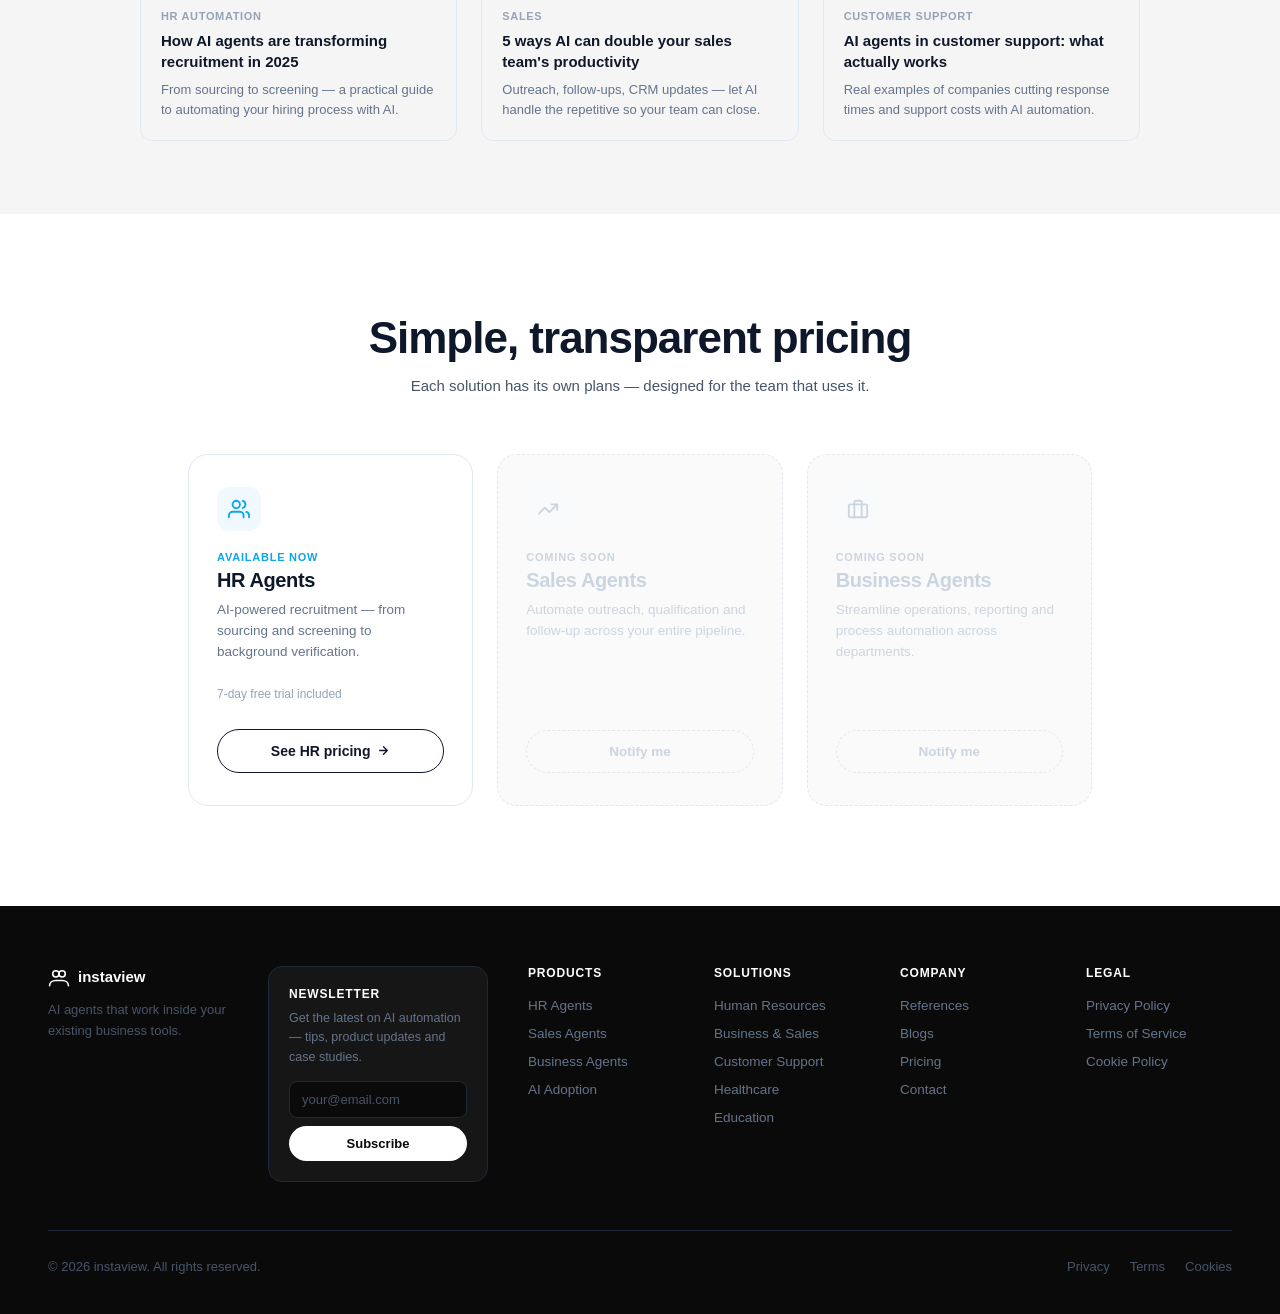
==== commit df62f243: "Voice-first dark panel, tilt-only anim, Boxy pops from dot with greeting" ====
--- a/finance-platform.html
+++ b/finance-platform.html
@@ -1745,30 +1745,60 @@
   <div id="msc-panel">
     <div class="msc-ph">
       <div class="msc-ph-avatar">
-        <svg viewBox="0 0 100 122" width="26" height="32"><defs><linearGradient id="mhg" x1="20%" y1="0%" x2="80%" y2="100%"><stop offset="0%" stop-color="#a5b4fc"/><stop offset="100%" stop-color="#818cf8"/></linearGradient></defs><ellipse cx="11" cy="63" rx="13" ry="8" fill="url(#mhg)" transform="rotate(-22 11 63)"/><ellipse cx="89" cy="63" rx="13" ry="8" fill="url(#mhg)" transform="rotate(22 89 63)"/><rect x="17" y="15" width="66" height="74" rx="21" fill="url(#mhg)"/><rect x="26" y="82" width="18" height="24" rx="9" fill="url(#mhg)"/><rect x="56" y="82" width="18" height="24" rx="9" fill="url(#mhg)"/><ellipse cx="37" cy="57" rx="5" ry="7" fill="rgba(255,255,255,.8)"/><path d="M52,56 Q62,49 72,56" stroke="rgba(255,255,255,.8)" stroke-width="3" fill="none" stroke-linecap="round"/></svg>
+        <svg viewBox="0 0 100 122" width="26" height="32"><defs><linearGradient id="mhg" x1="20%" y1="0%" x2="80%" y2="100%"><stop offset="0%" stop-color="#94a3b8"/><stop offset="100%" stop-color="#64748b"/></linearGradient></defs><ellipse cx="11" cy="63" rx="13" ry="8" fill="url(#mhg)" transform="rotate(-22 11 63)"/><ellipse cx="89" cy="63" rx="13" ry="8" fill="url(#mhg)" transform="rotate(22 89 63)"/><rect x="17" y="15" width="66" height="74" rx="21" fill="url(#mhg)"/><rect x="26" y="82" width="18" height="24" rx="9" fill="url(#mhg)"/><rect x="56" y="82" width="18" height="24" rx="9" fill="url(#mhg)"/><ellipse cx="37" cy="57" rx="5" ry="7" fill="rgba(255,255,255,.8)"/><path d="M52,56 Q62,49 72,56" stroke="rgba(255,255,255,.8)" stroke-width="3" fill="none" stroke-linecap="round"/></svg>
       </div>
       <div>
         <div class="msc-ph-name">Boxy</div>
-        <div class="msc-ph-sub"><span class="msc-ph-dot"></span>Boxy · InstaView AI</div>
-      </div>
+        <div class="msc-ph-sub"><span class="msc-ph-dot"></span>InstaView AI · online</div>
+      </div>
+      <button class="msc-chat-switch" onclick="switchToChat()" title="Prepnúť na chat">
+        <svg width="15" height="15" viewBox="0 0 24 24" fill="none" stroke="rgba(255,255,255,.75)" stroke-width="2" stroke-linecap="round"><path d="M21 15a2 2 0 0 1-2 2H7l-4 4V5a2 2 0 0 1 2-2h14a2 2 0 0 1 2 2z"/></svg>
+      </button>
       <button class="msc-ph-close" onclick="mscClose()" aria-label="Zavrieť">
-        <svg width="16" height="16" viewBox="0 0 24 24" fill="none" stroke="rgba(255,255,255,.8)" stroke-width="2.5" stroke-linecap="round"><line x1="18" y1="6" x2="6" y2="18"/><line x1="6" y1="6" x2="18" y2="18"/></svg>
+        <svg width="16" height="16" viewBox="0 0 24 24" fill="none" stroke="rgba(255,255,255,.7)" stroke-width="2.5" stroke-linecap="round"><line x1="18" y1="6" x2="6" y2="18"/><line x1="6" y1="6" x2="18" y2="18"/></svg>
       </button>
     </div>
-    <div class="msc-msgs" id="msc-msgs">
-      <div class="msc-msg-ai"><div class="msc-bubble">Ahoj! 👋 Som AI od InstaView. Môžem ti povedať viac o tom, ako automatizujeme nábor a HR procesy. Na čo sa chceš opýtať?</div></div>
-    </div>
-    <div class="msc-quick-wrap" id="msc-quick-wrap">
-      <button class="msc-quick-btn" onclick="mscQuick('Ako funguje AI screening?')">Ako funguje AI screening?</button>
-      <button class="msc-quick-btn" onclick="mscQuick('Koľko to stojí?')">Koľko to stojí?</button>
-      <button class="msc-quick-btn" onclick="mscQuick('Chcem demo')">Chcem demo</button>
-    </div>
-    <form class="msc-input-row" onsubmit="mscSend(event)">
-      <input class="msc-input" id="msc-input" type="text" placeholder="Napíš správu…" autocomplete="off"/>
-      <button class="msc-send-btn" type="submit" aria-label="Odoslať">
-        <svg width="15" height="15" viewBox="0 0 24 24" fill="none" stroke="#fff" stroke-width="2.5" stroke-linecap="round" stroke-linejoin="round"><line x1="22" y1="2" x2="11" y2="13"/><polygon points="22 2 15 22 11 13 2 9 22 2"/></svg>
+
+    <!-- VOICE MODE (default) -->
+    <div id="msc-voice-view">
+      <div class="voice-vis">
+        <div class="vring"></div><div class="vring"></div><div class="vring"></div>
+        <div class="voice-face">
+          <div class="vface-eye oval"></div>
+          <div class="vface-eye wink">
+            <svg viewBox="0 0 100 60" width="100%" height="100%" style="overflow:visible;">
+              <path d="M 5 50 Q 50 -15 95 50" fill="none" stroke="#0f172a" stroke-width="22" stroke-linecap="round"/>
+            </svg>
+          </div>
+        </div>
+      </div>
+      <p class="voice-status" id="voice-status">Klikni a hovor s Boxym</p>
+      <p class="voice-transcript" id="voice-transcript"></p>
+      <button class="voice-mic-btn" id="voice-mic-btn" onclick="toggleVoice()">
+        <svg width="18" height="18" viewBox="0 0 24 24" fill="none" stroke="currentColor" stroke-width="2" stroke-linecap="round"><path d="M12 1a3 3 0 0 0-3 3v8a3 3 0 0 0 6 0V4a3 3 0 0 0-3-3z"/><path d="M19 10v2a7 7 0 0 1-14 0v-2"/><line x1="12" y1="19" x2="12" y2="23"/><line x1="8" y1="23" x2="16" y2="23"/></svg>
+        <span id="voice-mic-label">Hovoriť s Boxym</span>
       </button>
-    </form>
+      <button class="voice-to-chat-btn" onclick="switchToChat()">alebo píš →</button>
+    </div>
+
+    <!-- CHAT MODE (hidden) -->
+    <div id="msc-chat-view" style="display:none;">
+      <div class="msc-msgs" id="msc-msgs">
+        <div class="msc-msg-ai"><div class="msc-bubble">Ahoj! 👋 Tu môžeš písať. Na čo sa chceš opýtať?</div></div>
+      </div>
+      <div class="msc-quick-wrap" id="msc-quick-wrap">
+        <button class="msc-quick-btn" onclick="mscQuick('Ako funguje AI screening?')">AI screening?</button>
+        <button class="msc-quick-btn" onclick="mscQuick('Koľko to stojí?')">Cena?</button>
+        <button class="msc-quick-btn" onclick="mscQuick('Chcem demo')">Demo</button>
+      </div>
+      <form class="msc-input-row" onsubmit="mscSend(event)">
+        <input class="msc-input" id="msc-input" type="text" placeholder="Napíš správu…" autocomplete="off"/>
+        <button class="msc-send-btn" type="submit" aria-label="Odoslať">
+          <svg width="15" height="15" viewBox="0 0 24 24" fill="none" stroke="#fff" stroke-width="2.5" stroke-linecap="round" stroke-linejoin="round"><line x1="22" y1="2" x2="11" y2="13"/><polygon points="22 2 15 22 11 13 2 9 22 2"/></svg>
+        </button>
+      </form>
+      <button class="chat-to-voice-btn" onclick="switchToVoice()">← Späť na hlas</button>
+    </div>
   </div>
 
   <div id="msc-char" onclick="mscToggle()">
@@ -2024,8 +2054,7 @@
 .msc-state-idle.msc-spinning .agent-3d {
   animation: agentTorque .8s cubic-bezier(.4,0,.2,1) !important;
 }
-@keyframes agentTorque {
-  0%   { transform: rotateY(0deg)   scale(1); }
+
   45%  { transform: rotateY(180deg) scale(.82); }
   100% { transform: rotateY(360deg) scale(1); }
 }
@@ -2182,6 +2211,76 @@
 }
 .msc-state-thinking .eye-wink { display: none !important; }
 @keyframes agentSpinEye { to { transform: rotate(360deg); } }
+
+
+/* Voice mode */
+#msc-voice-view { padding: 20px 16px 16px; display:flex; flex-direction:column; align-items:center; gap:12px; }
+.voice-vis { position:relative; width:100px; height:100px; display:flex; align-items:center; justify-content:center; }
+.vring {
+  position:absolute; border-radius:50%;
+  border: 2px solid rgba(15,23,42,.15);
+  animation: vring-out 2.4s ease-out infinite;
+}
+.vring:nth-child(1){ width:60px;height:60px; animation-delay:0s; }
+.vring:nth-child(2){ width:60px;height:60px; animation-delay:.7s; }
+.vring:nth-child(3){ width:60px;height:60px; animation-delay:1.4s; }
+@keyframes vring-out { 0%{transform:scale(1);opacity:.7;} 100%{transform:scale(2.8);opacity:0;} }
+.voice-vis.listening .vring { border-color: rgba(15,23,42,.4); animation-duration: 1s; }
+
+.voice-face {
+  width:52px;height:52px; border-radius:14px;
+  background:linear-gradient(150deg,#3a8bff,#0c54d8);
+  display:flex; align-items:center; justify-content:center; gap:8px;
+  position:relative; z-index:2;
+  box-shadow: inset 3px 3px 8px rgba(255,255,255,.3), inset -3px -3px 8px rgba(0,30,120,.4);
+}
+.vface-eye.oval { width:9px;height:16px;background:#0f172a;border-radius:50%/55%; flex-shrink:0; }
+.vface-eye.wink { width:16px;height:10px;display:flex;align-items:center;flex-shrink:0;margin-top:-3px; }
+
+.voice-status { font-size:13px;font-weight:600;color:#0f172a;margin:0;text-align:center; }
+.voice-transcript { font-size:12px;color:#64748b;margin:0;text-align:center;min-height:16px;font-style:italic; }
+
+.voice-mic-btn {
+  display:flex;align-items:center;gap:8px;
+  background:#0f172a;color:#fff;
+  border:none;border-radius:100px;
+  padding:11px 22px;font-size:13.5px;font-weight:700;
+  cursor:pointer;font-family:inherit;
+  transition:opacity .15s;
+}
+.voice-mic-btn:hover { opacity:.85; }
+.voice-mic-btn.listening { background:#ef4444; animation: mic-pulse .8s ease-in-out infinite; }
+@keyframes mic-pulse { 0%,100%{box-shadow:0 0 0 0 rgba(239,68,68,.4);} 50%{box-shadow:0 0 0 8px rgba(239,68,68,0);} }
+
+.voice-to-chat-btn { font-size:12px;color:#94a3b8;background:none;border:none;cursor:pointer;font-family:inherit;text-decoration:underline; }
+.chat-to-voice-btn { font-size:12px;color:#94a3b8;background:none;border:none;cursor:pointer;font-family:inherit;text-decoration:underline;margin:4px auto 10px;display:block; }
+
+/* Dark theme overrides */
+.msc-ph { background: #0f172a !important; }
+.msc-msg-user .msc-bubble { background:#0f172a !important; }
+.msc-send-btn { background:#0f172a !important; }
+.msc-quick-btn { color:#0f172a !important; background:#f1f5f9 !important; border-color:#e2e8f0 !important; }
+.msc-chat-switch { background:none;border:none;cursor:pointer;padding:4px;display:flex;opacity:.8; }
+.msc-chat-switch:hover { opacity:1; }
+
+/* Pop-up from dot on load */
+@keyframes boxy-popup {
+  0%   { transform:scale(0) translateY(20px); opacity:0; }
+  70%  { transform:scale(1.08) translateY(-3px); opacity:1; }
+  100% { transform:scale(1) translateY(0); opacity:1; }
+}
+
+/* Tilt only — no full spin */
+.msc-state-idle.msc-spinning .agent-3d {
+  animation: agentTilt .9s ease-in-out !important;
+}
+@keyframes agentTilt {
+  0%   { transform:translateY(0) rotate(0deg); }
+  20%  { transform:translateY(-6px) rotate(-12deg); }
+  50%  { transform:translateY(-8px) rotate(14deg); }
+  80%  { transform:translateY(-4px) rotate(-8deg); }
+  100% { transform:translateY(0) rotate(0deg); }
+}
 
 </style>
 <script>
@@ -2278,6 +2377,110 @@
     }
   }, 6000);
 
+
+  // ── Voice mode ────────────────────────────────────
+  var voiceActive = false;
+  var SR = window.SpeechRecognition || window.webkitSpeechRecognition;
+  var recognition = SR ? new SR() : null;
+  if (recognition) {
+    recognition.lang = 'sk-SK';
+    recognition.continuous = false;
+    recognition.interimResults = true;
+    recognition.onstart = function() {
+      voiceActive = true;
+      document.getElementById('voice-status').textContent = 'Počúvam... hovor';
+      document.getElementById('voice-mic-btn').classList.add('listening');
+      document.getElementById('voice-mic-label').textContent = 'Stop';
+      document.querySelector('.voice-vis').classList.add('listening');
+    };
+    recognition.onresult = function(e) {
+      var t = '';
+      for (var i = 0; i < e.results.length; i++) t += e.results[i][0].transcript;
+      document.getElementById('voice-transcript').textContent = t;
+    };
+    recognition.onend = function() {
+      voiceActive = false;
+      document.getElementById('voice-mic-btn').classList.remove('listening');
+      document.getElementById('voice-mic-label').textContent = 'Hovoriť s Boxym';
+      document.querySelector('.voice-vis').classList.remove('listening');
+      var text = document.getElementById('voice-transcript').textContent.trim();
+      if (text) {
+        document.getElementById('voice-status').textContent = 'Boxy odpovedá...';
+        setState('thinking');
+        setTimeout(function() {
+          var reply = getAIReplyText(text.toLowerCase());
+          document.getElementById('voice-status').textContent = reply;
+          document.getElementById('voice-transcript').textContent = '';
+          setState('idle');
+          if (window.speechSynthesis) {
+            var u = new SpeechSynthesisUtterance(reply);
+            u.lang = 'sk-SK';
+            window.speechSynthesis.speak(u);
+          }
+        }, 900);
+      } else {
+        document.getElementById('voice-status').textContent = 'Klikni a hovor s Boxym';
+      }
+    };
+    recognition.onerror = function() {
+      voiceActive = false;
+      document.getElementById('voice-mic-btn').classList.remove('listening');
+      document.getElementById('voice-mic-label').textContent = 'Hovoriť s Boxym';
+      document.getElementById('voice-status').textContent = 'Skús znova alebo použi chat';
+    };
+  }
+
+  function toggleVoice() {
+    if (!recognition) { switchToChat(); return; }
+    if (voiceActive) { recognition.stop(); } else { recognition.start(); }
+  }
+
+  function getAIReplyText(key) {
+    var r = {
+      'screening': 'AI agent zavolá kandidátovi, vedie rozhovor a okamžite vygeneruje hodnotenie za 10 až 15 minút.',
+      'cen': 'Ceny závisia od počtu pozícií. Pozri sekciu Pricing alebo nás kontaktuj na info@instaview.sk.',
+      'demo': 'Super! Prejdi na HR stránku a AI ti zavolá naživo. Alebo nás kontaktuj na info@instaview.sk.',
+      'ahoj': 'Ahoj! Som Boxy, AI agent od InstaView. Pomôžem ti s otázkami o nábore a HR automatizácii.',
+    };
+    for (var k in r) { if (key.indexOf(k) !== -1) return r[k]; }
+    return 'Ďakujem za otázku! Pre viac info nás kontaktuj na info@instaview.sk.';
+  }
+
+  function switchToChat() {
+    document.getElementById('msc-voice-view').style.display = 'none';
+    document.getElementById('msc-chat-view').style.display = 'flex';
+    document.getElementById('msc-chat-view').style.flexDirection = 'column';
+  }
+  function switchToVoice() {
+    document.getElementById('msc-chat-view').style.display = 'none';
+    document.getElementById('msc-voice-view').style.display = 'flex';
+  }
+
+  // ── Pop-up from dot on load ────────────────────────
+  (function() {
+    var char = document.getElementById('msc-char');
+    if (char) {
+      char.style.transform = 'scale(0)';
+      char.style.opacity = '0';
+      setTimeout(function() {
+        char.style.transition = 'none';
+        char.style.animation = 'boxy-popup .65s cubic-bezier(.34,1.56,.64,1) forwards';
+        char.style.transform = '';
+        char.style.opacity = '';
+        setTimeout(function() {
+          var g = document.getElementById('msc-greeting');
+          if (g) {
+            g.textContent = '💬 Pomôžem s niečím?';
+            g.classList.add('show');
+            g.onclick = mscOpen;
+            setTimeout(function() { g.classList.remove('show'); }, 6000);
+          }
+        }, 700);
+      }, 1400);
+    }
+  })();
+
+
   // Winking + mouse tracking for LOBI agent
   (function() {
     var leftEye  = document.querySelector('#msc-char [data-eye="left"]');
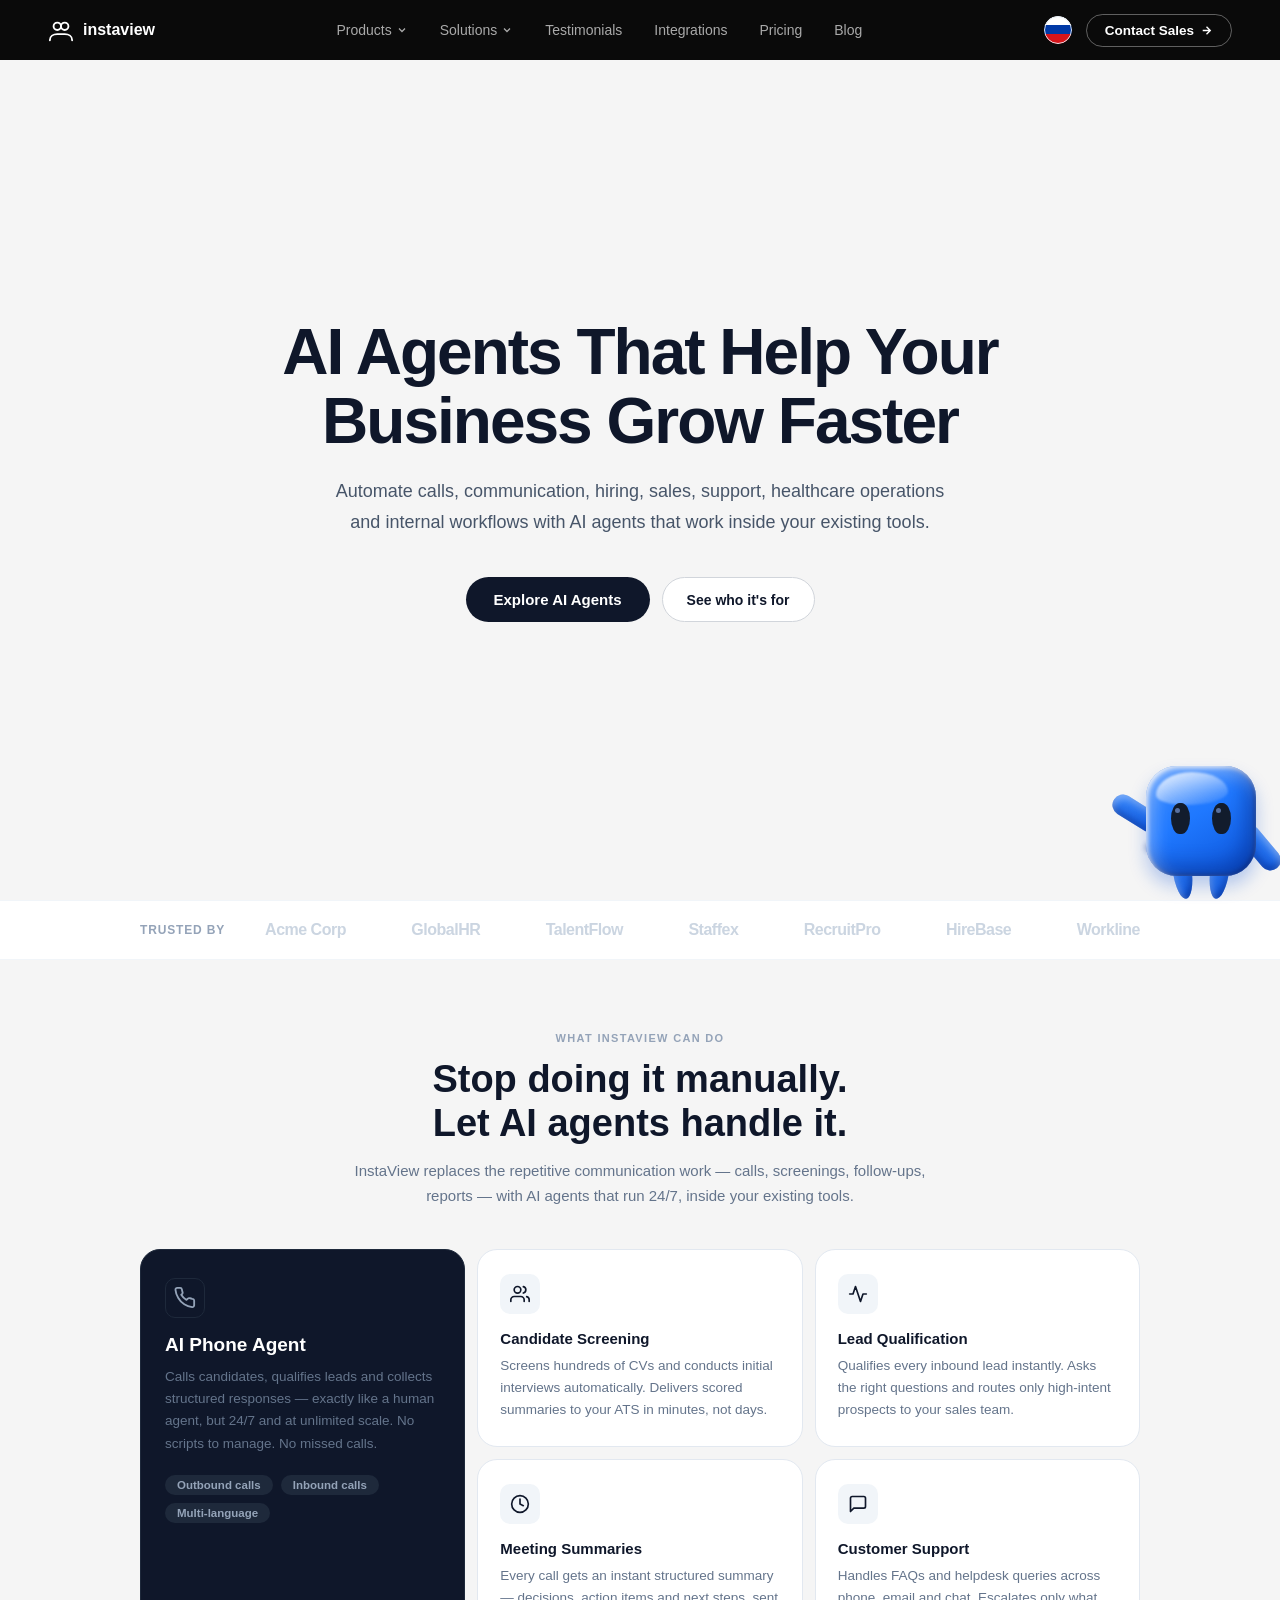
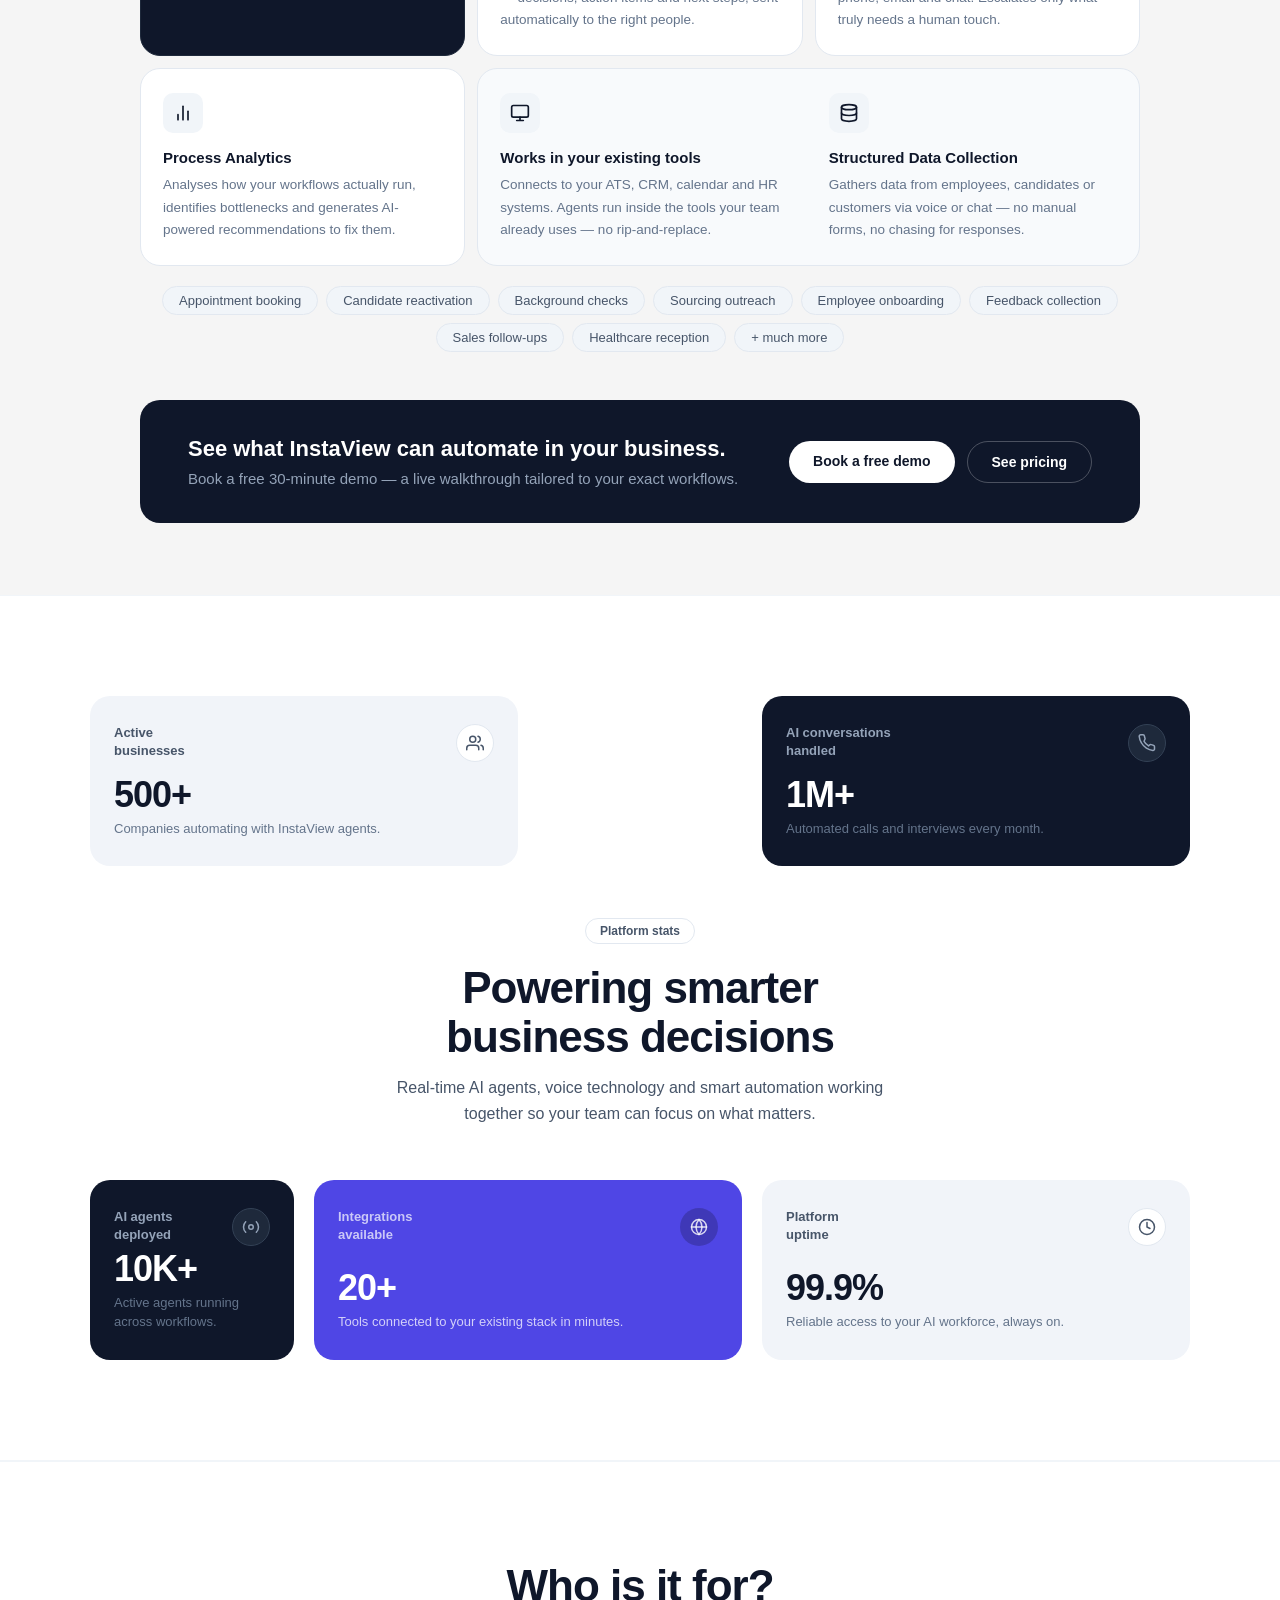
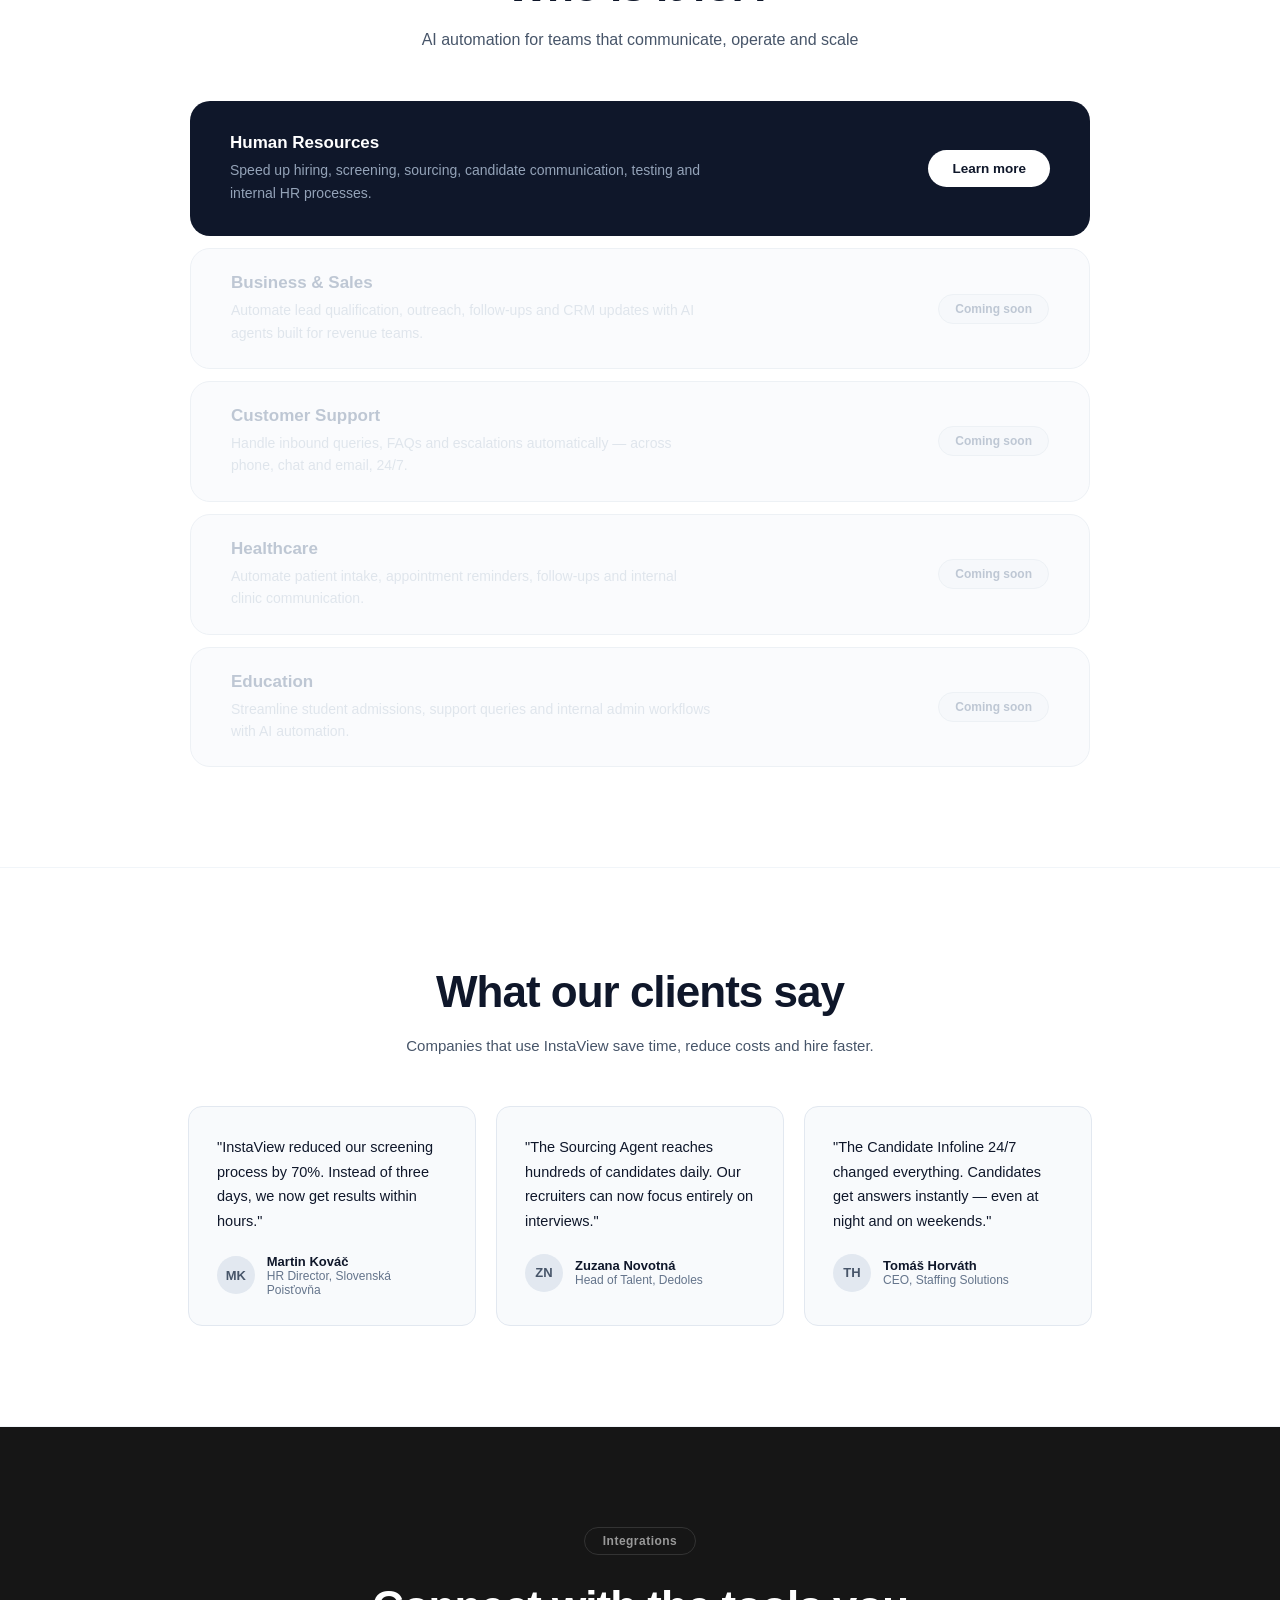
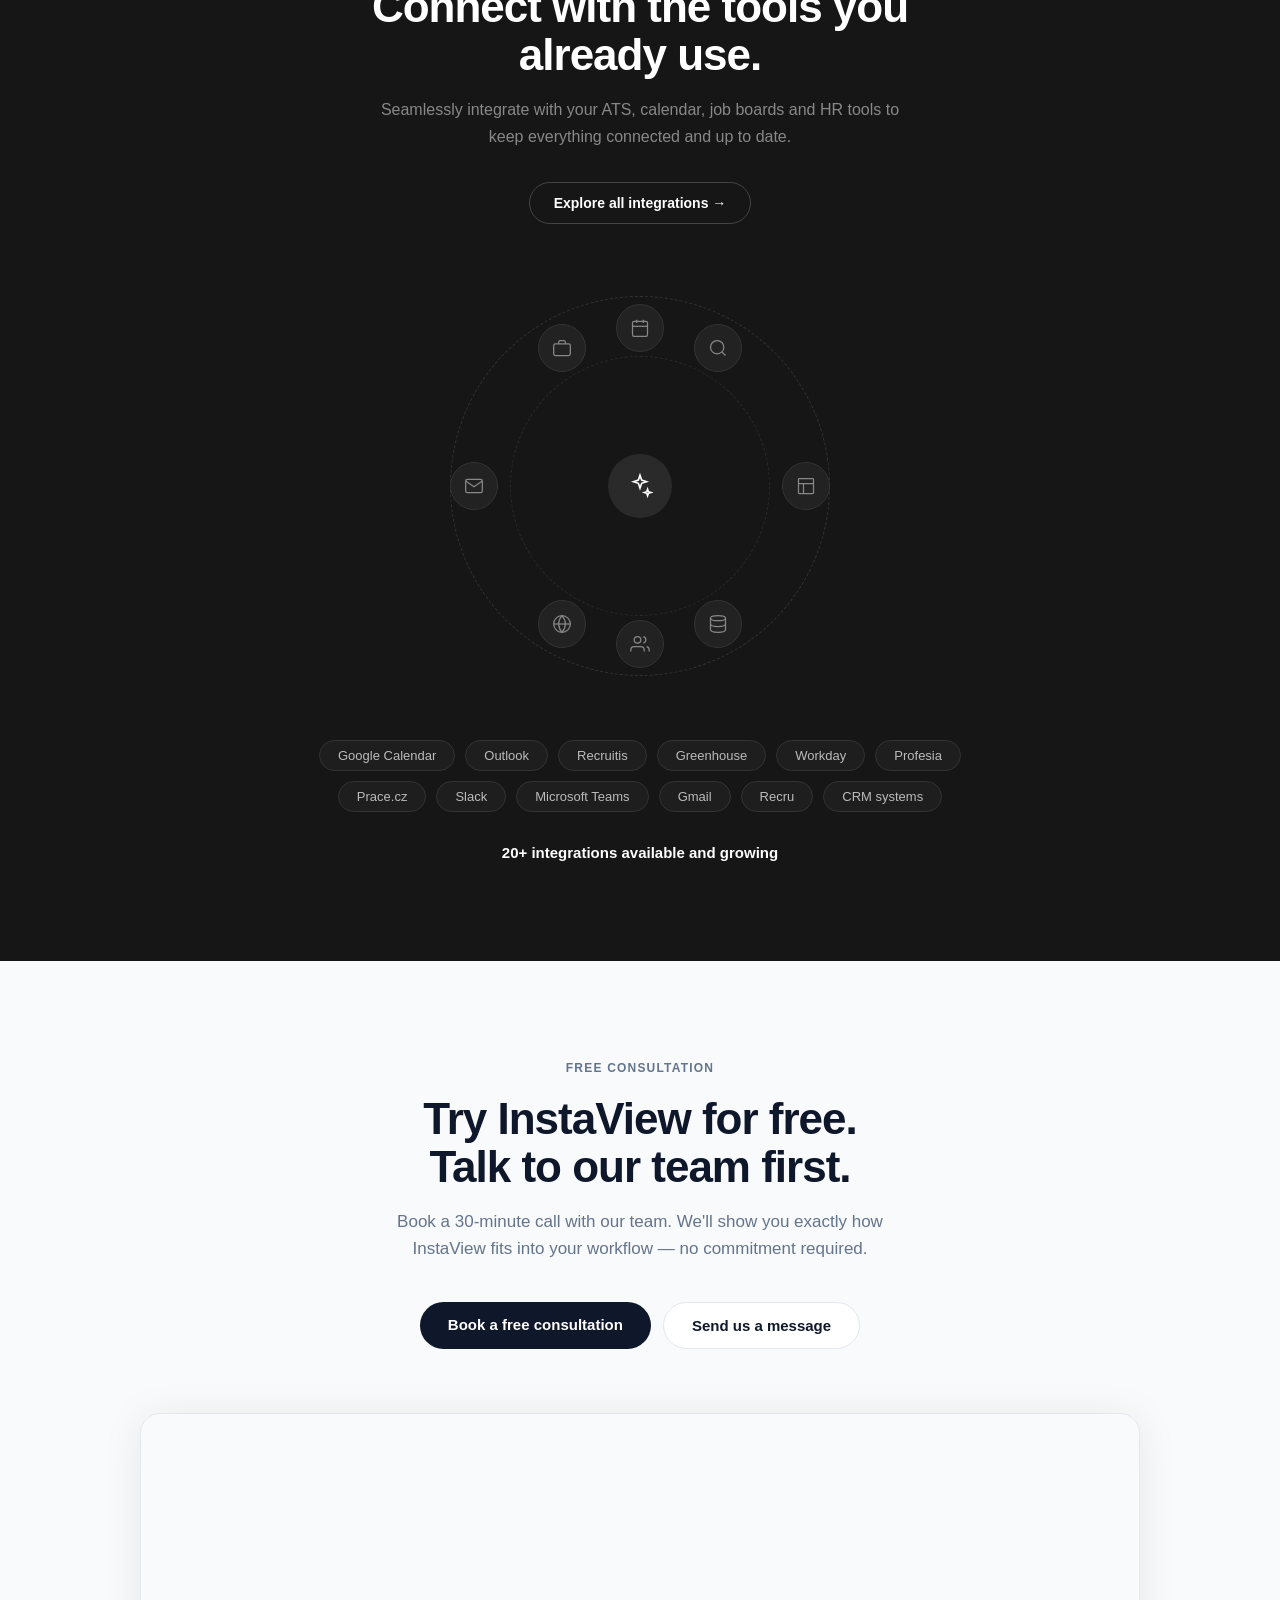
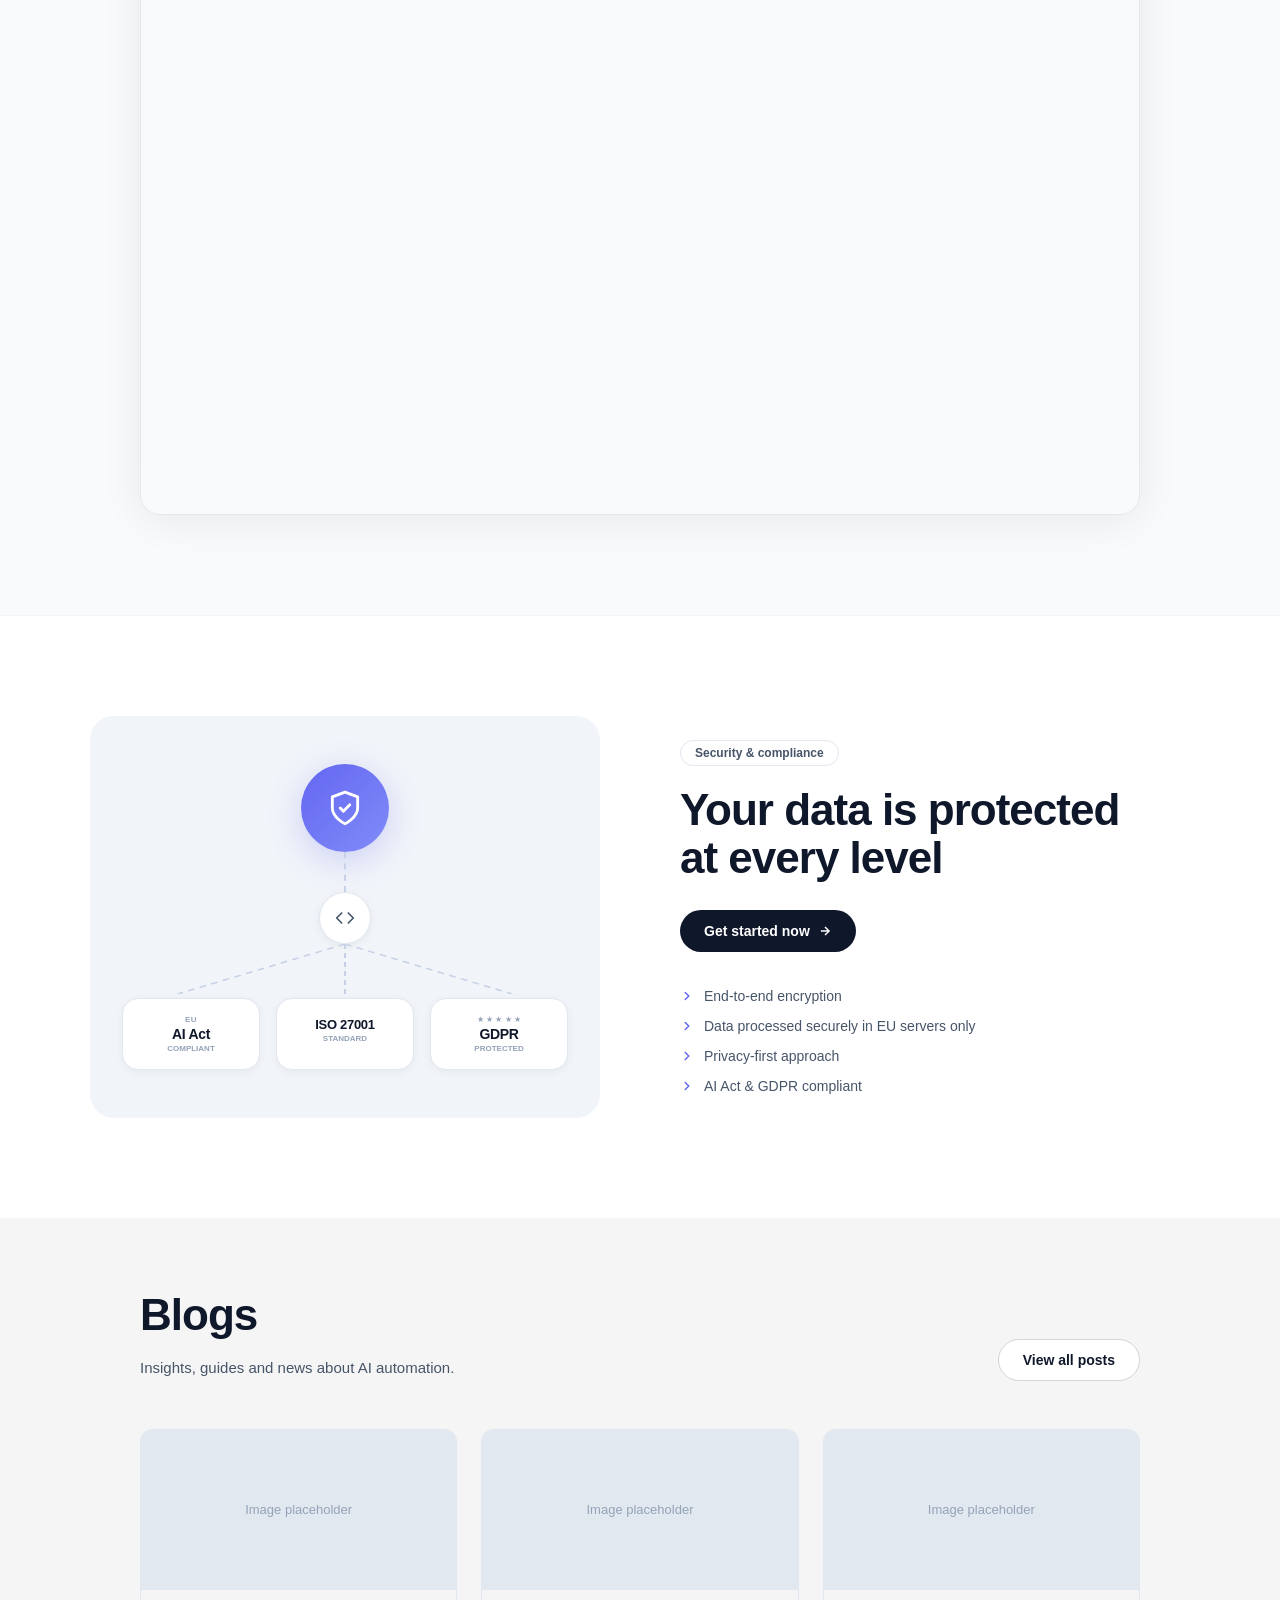
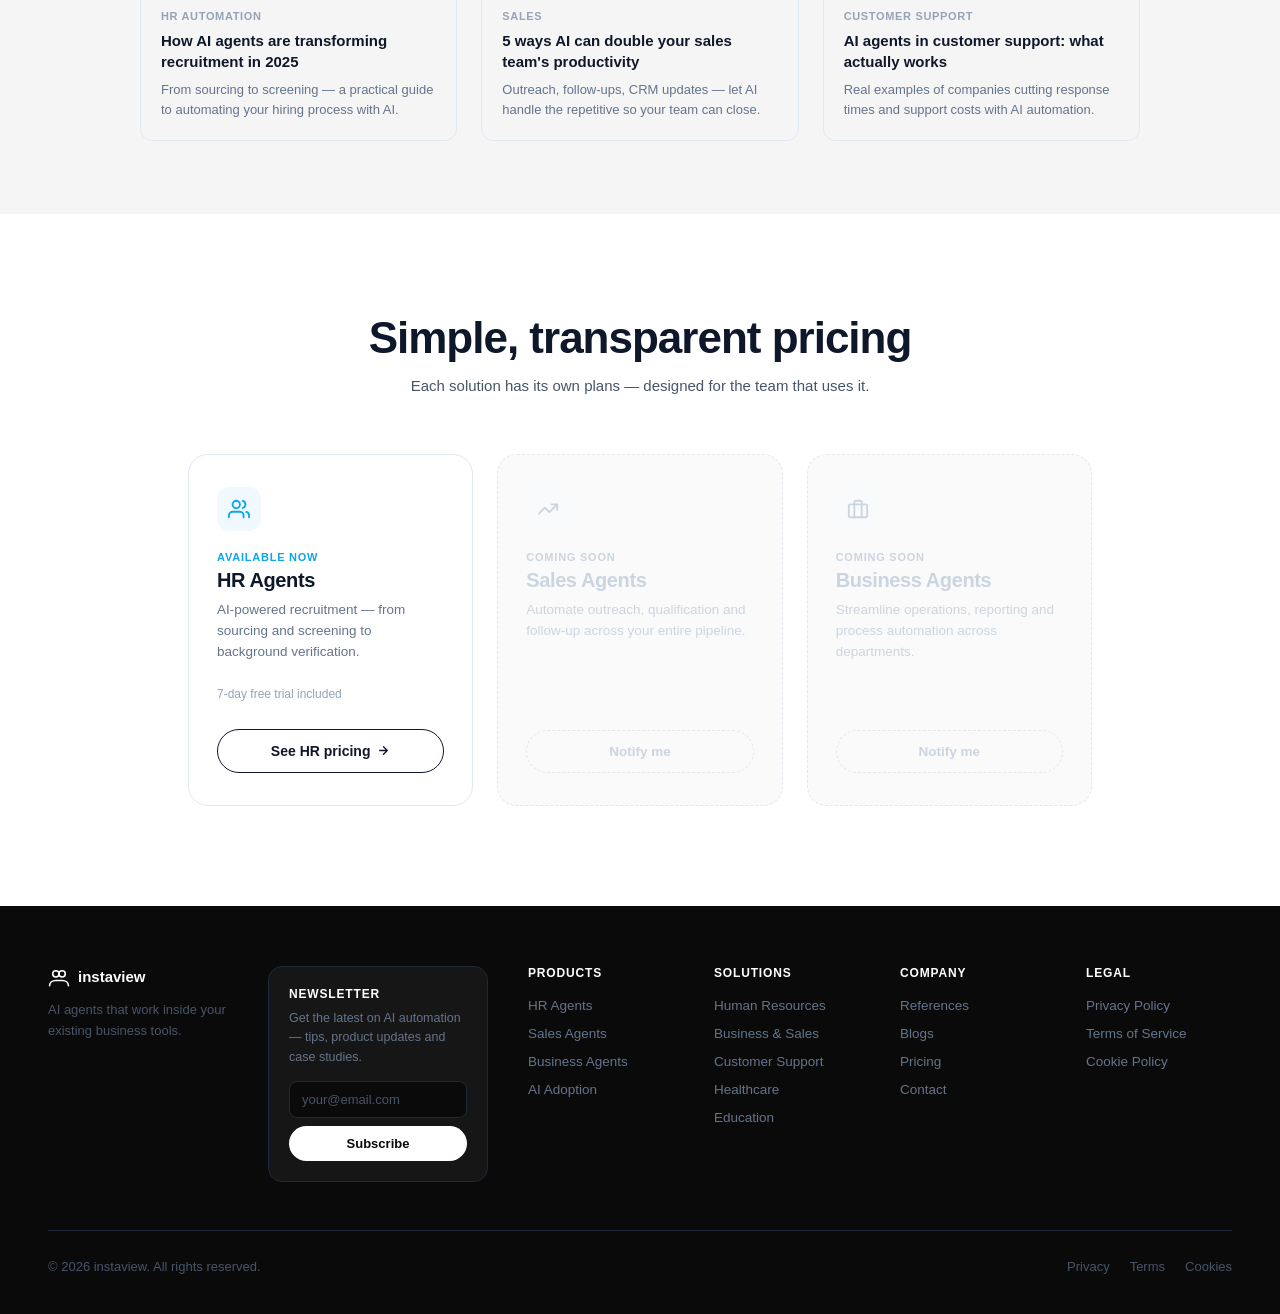
==== commit 2f91bbff: "Translate all widget text to English" ====
--- a/finance-platform.html
+++ b/finance-platform.html
@@ -1740,7 +1740,7 @@
 <!-- ═══ MASCOT AI WIDGET — MAIN PAGE ════════════════════════════ -->
 <div id="msc-wrap" class="msc-state-idle">
 
-  <div id="msc-greeting">👋 Ahoj, som Boxy!</div>
+  <div id="msc-greeting">👋 Hey, I'm Boxy!</div>
 
   <div id="msc-panel">
     <div class="msc-ph">
@@ -1751,10 +1751,10 @@
         <div class="msc-ph-name">Boxy</div>
         <div class="msc-ph-sub"><span class="msc-ph-dot"></span>InstaView AI · online</div>
       </div>
-      <button class="msc-chat-switch" onclick="switchToChat()" title="Prepnúť na chat">
+      <button class="msc-chat-switch" onclick="switchToChat()" title="Switch to chat">
         <svg width="15" height="15" viewBox="0 0 24 24" fill="none" stroke="rgba(255,255,255,.75)" stroke-width="2" stroke-linecap="round"><path d="M21 15a2 2 0 0 1-2 2H7l-4 4V5a2 2 0 0 1 2-2h14a2 2 0 0 1 2 2z"/></svg>
       </button>
-      <button class="msc-ph-close" onclick="mscClose()" aria-label="Zavrieť">
+      <button class="msc-ph-close" onclick="mscClose()" aria-label="Close">
         <svg width="16" height="16" viewBox="0 0 24 24" fill="none" stroke="rgba(255,255,255,.7)" stroke-width="2.5" stroke-linecap="round"><line x1="18" y1="6" x2="6" y2="18"/><line x1="6" y1="6" x2="18" y2="18"/></svg>
       </button>
     </div>
@@ -1772,32 +1772,32 @@
           </div>
         </div>
       </div>
-      <p class="voice-status" id="voice-status">Klikni a hovor s Boxym</p>
+      <p class="voice-status" id="voice-status">Click and talk to Boxy</p>
       <p class="voice-transcript" id="voice-transcript"></p>
       <button class="voice-mic-btn" id="voice-mic-btn" onclick="toggleVoice()">
         <svg width="18" height="18" viewBox="0 0 24 24" fill="none" stroke="currentColor" stroke-width="2" stroke-linecap="round"><path d="M12 1a3 3 0 0 0-3 3v8a3 3 0 0 0 6 0V4a3 3 0 0 0-3-3z"/><path d="M19 10v2a7 7 0 0 1-14 0v-2"/><line x1="12" y1="19" x2="12" y2="23"/><line x1="8" y1="23" x2="16" y2="23"/></svg>
-        <span id="voice-mic-label">Hovoriť s Boxym</span>
+        <span id="voice-mic-label">Talk to Boxy</span>
       </button>
-      <button class="voice-to-chat-btn" onclick="switchToChat()">alebo píš →</button>
+      <button class="voice-to-chat-btn" onclick="switchToChat()">or type instead →</button>
     </div>
 
     <!-- CHAT MODE (hidden) -->
     <div id="msc-chat-view" style="display:none;">
       <div class="msc-msgs" id="msc-msgs">
-        <div class="msc-msg-ai"><div class="msc-bubble">Ahoj! 👋 Tu môžeš písať. Na čo sa chceš opýtať?</div></div>
+        <div class="msc-msg-ai"><div class="msc-bubble">Hey! 👋 Type your question below.</div></div>
       </div>
       <div class="msc-quick-wrap" id="msc-quick-wrap">
-        <button class="msc-quick-btn" onclick="mscQuick('Ako funguje AI screening?')">AI screening?</button>
-        <button class="msc-quick-btn" onclick="mscQuick('Koľko to stojí?')">Cena?</button>
+        <button class="msc-quick-btn" onclick="mscQuick('Ako funguje AI screening?')">How does it work?</button>
+        <button class="msc-quick-btn" onclick="mscQuick('Koľko to stojí?')">Pricing?</button>
         <button class="msc-quick-btn" onclick="mscQuick('Chcem demo')">Demo</button>
       </div>
       <form class="msc-input-row" onsubmit="mscSend(event)">
-        <input class="msc-input" id="msc-input" type="text" placeholder="Napíš správu…" autocomplete="off"/>
-        <button class="msc-send-btn" type="submit" aria-label="Odoslať">
+        <input class="msc-input" id="msc-input" type="text" placeholder="Type a message…" autocomplete="off"/>
+        <button class="msc-send-btn" type="submit" aria-label="Send">
           <svg width="15" height="15" viewBox="0 0 24 24" fill="none" stroke="#fff" stroke-width="2.5" stroke-linecap="round" stroke-linejoin="round"><line x1="22" y1="2" x2="11" y2="13"/><polygon points="22 2 15 22 11 13 2 9 22 2"/></svg>
         </button>
       </form>
-      <button class="chat-to-voice-btn" onclick="switchToVoice()">← Späť na hlas</button>
+      <button class="chat-to-voice-btn" onclick="switchToVoice()">← Back to voice</button>
     </div>
   </div>
 
@@ -2286,9 +2286,9 @@
 <script>
 (function() {
   const aiReplies = {
-    'ako funguje ai screening?': 'AI agent zavolá kandidátovi, vedie štruktúrovaný rozhovor a okamžite vygeneruje hodnotenie. Celý proces trvá 10–15 minút bez účasti recruitera. 🤖',
-    'koľko to stojí?': 'Ceny závisí od počtu pozícií a rozsahu. Pozri sekciu Pricing alebo nás kontaktuj na info@instaview.sk — radi pripravíme ponuku na mieru. 💬',
-    'chcem demo': 'Super! Prejdi na HR stránku kde ti AI zavolá naživo. Alebo nás kontaktuj a dohodneme si demo call. 🚀',
+    'ako funguje ai screening?': 'The AI agent calls the candidate, runs a structured interview, and generates an evaluation in 10–15 min — no recruiter needed. 🤖',
+    'koľko to stojí?': 'Pricing depends on the number of roles and scope. See the Pricing section or email info@instaview.sk. 💬',
+    'chcem demo': 'Great! Go to the HR page where AI will call you live. Or contact us to schedule a demo. 🚀',
   };
 
   let panelOpen = false;
@@ -2323,7 +2323,7 @@
     addMsg(text, 'user');
     setState('thinking');
     setTimeout(() => {
-      const reply = aiReplies[text.toLowerCase()] || 'Dobrá otázka! Kontaktuj nás na info@instaview.sk a radi odpovieme. 😊';
+      const reply = aiReplies[text.toLowerCase()] || 'Good question! Reach out at info@instaview.sk and we'll be happy to help. 😊';
       addMsg(reply, 'ai');
       setState('talking');
       setTimeout(() => setState('idle'), 2000);
@@ -2341,7 +2341,7 @@
     setState('thinking');
     setTimeout(() => {
       const key = val.toLowerCase();
-      const reply = aiReplies[key] || 'Ďakujem za správu! Pre podrobnejšie info nás kontaktuj na info@instaview.sk. 😊';
+      const reply = aiReplies[key] || 'Thanks for your message! For more info reach out at info@instaview.sk. 😊';
       addMsg(reply, 'ai');
       setState('talking');
       setTimeout(() => setState('idle'), 2000);
@@ -2388,7 +2388,7 @@
     recognition.interimResults = true;
     recognition.onstart = function() {
       voiceActive = true;
-      document.getElementById('voice-status').textContent = 'Počúvam... hovor';
+      document.getElementById('voice-status').textContent = 'Listening… speak now';
       document.getElementById('voice-mic-btn').classList.add('listening');
       document.getElementById('voice-mic-label').textContent = 'Stop';
       document.querySelector('.voice-vis').classList.add('listening');
@@ -2401,11 +2401,11 @@
     recognition.onend = function() {
       voiceActive = false;
       document.getElementById('voice-mic-btn').classList.remove('listening');
-      document.getElementById('voice-mic-label').textContent = 'Hovoriť s Boxym';
+      document.getElementById('voice-mic-label').textContent = 'Talk to Boxy';
       document.querySelector('.voice-vis').classList.remove('listening');
       var text = document.getElementById('voice-transcript').textContent.trim();
       if (text) {
-        document.getElementById('voice-status').textContent = 'Boxy odpovedá...';
+        document.getElementById('voice-status').textContent = 'Boxy is replying…';
         setState('thinking');
         setTimeout(function() {
           var reply = getAIReplyText(text.toLowerCase());
@@ -2419,14 +2419,14 @@
           }
         }, 900);
       } else {
-        document.getElementById('voice-status').textContent = 'Klikni a hovor s Boxym';
+        document.getElementById('voice-status').textContent = 'Click and talk to Boxy';
       }
     };
     recognition.onerror = function() {
       voiceActive = false;
       document.getElementById('voice-mic-btn').classList.remove('listening');
-      document.getElementById('voice-mic-label').textContent = 'Hovoriť s Boxym';
-      document.getElementById('voice-status').textContent = 'Skús znova alebo použi chat';
+      document.getElementById('voice-mic-label').textContent = 'Talk to Boxy';
+      document.getElementById('voice-status').textContent = 'Try again or switch to chat';
     };
   }
 
@@ -2437,13 +2437,13 @@
 
   function getAIReplyText(key) {
     var r = {
-      'screening': 'AI agent zavolá kandidátovi, vedie rozhovor a okamžite vygeneruje hodnotenie za 10 až 15 minút.',
-      'cen': 'Ceny závisia od počtu pozícií. Pozri sekciu Pricing alebo nás kontaktuj na info@instaview.sk.',
-      'demo': 'Super! Prejdi na HR stránku a AI ti zavolá naživo. Alebo nás kontaktuj na info@instaview.sk.',
-      'ahoj': 'Ahoj! Som Boxy, AI agent od InstaView. Pomôžem ti s otázkami o nábore a HR automatizácii.',
+      'screening': 'The AI agent calls the candidate, conducts a structured interview, and delivers an evaluation in 10–15 minutes.',
+      'cen': 'Pricing depends on the number of roles. See the Pricing section or email info@instaview.sk.',
+      'demo': 'Great! Head to the HR page and AI will call you live. Or contact us at info@instaview.sk.',
+      'ahoj': 'Hey! I am Boxy, the AI agent from InstaView. I can help with hiring and HR automation questions.',
     };
     for (var k in r) { if (key.indexOf(k) !== -1) return r[k]; }
-    return 'Ďakujem za otázku! Pre viac info nás kontaktuj na info@instaview.sk.';
+    return 'Thanks for your question! For more info reach out at info@instaview.sk.';
   }
 
   function switchToChat() {
@@ -2470,7 +2470,7 @@
         setTimeout(function() {
           var g = document.getElementById('msc-greeting');
           if (g) {
-            g.textContent = '💬 Pomôžem s niečím?';
+            g.textContent = '💬 Can I help you?';
             g.classList.add('show');
             g.onclick = mscOpen;
             setTimeout(function() { g.classList.remove('show'); }, 6000);
